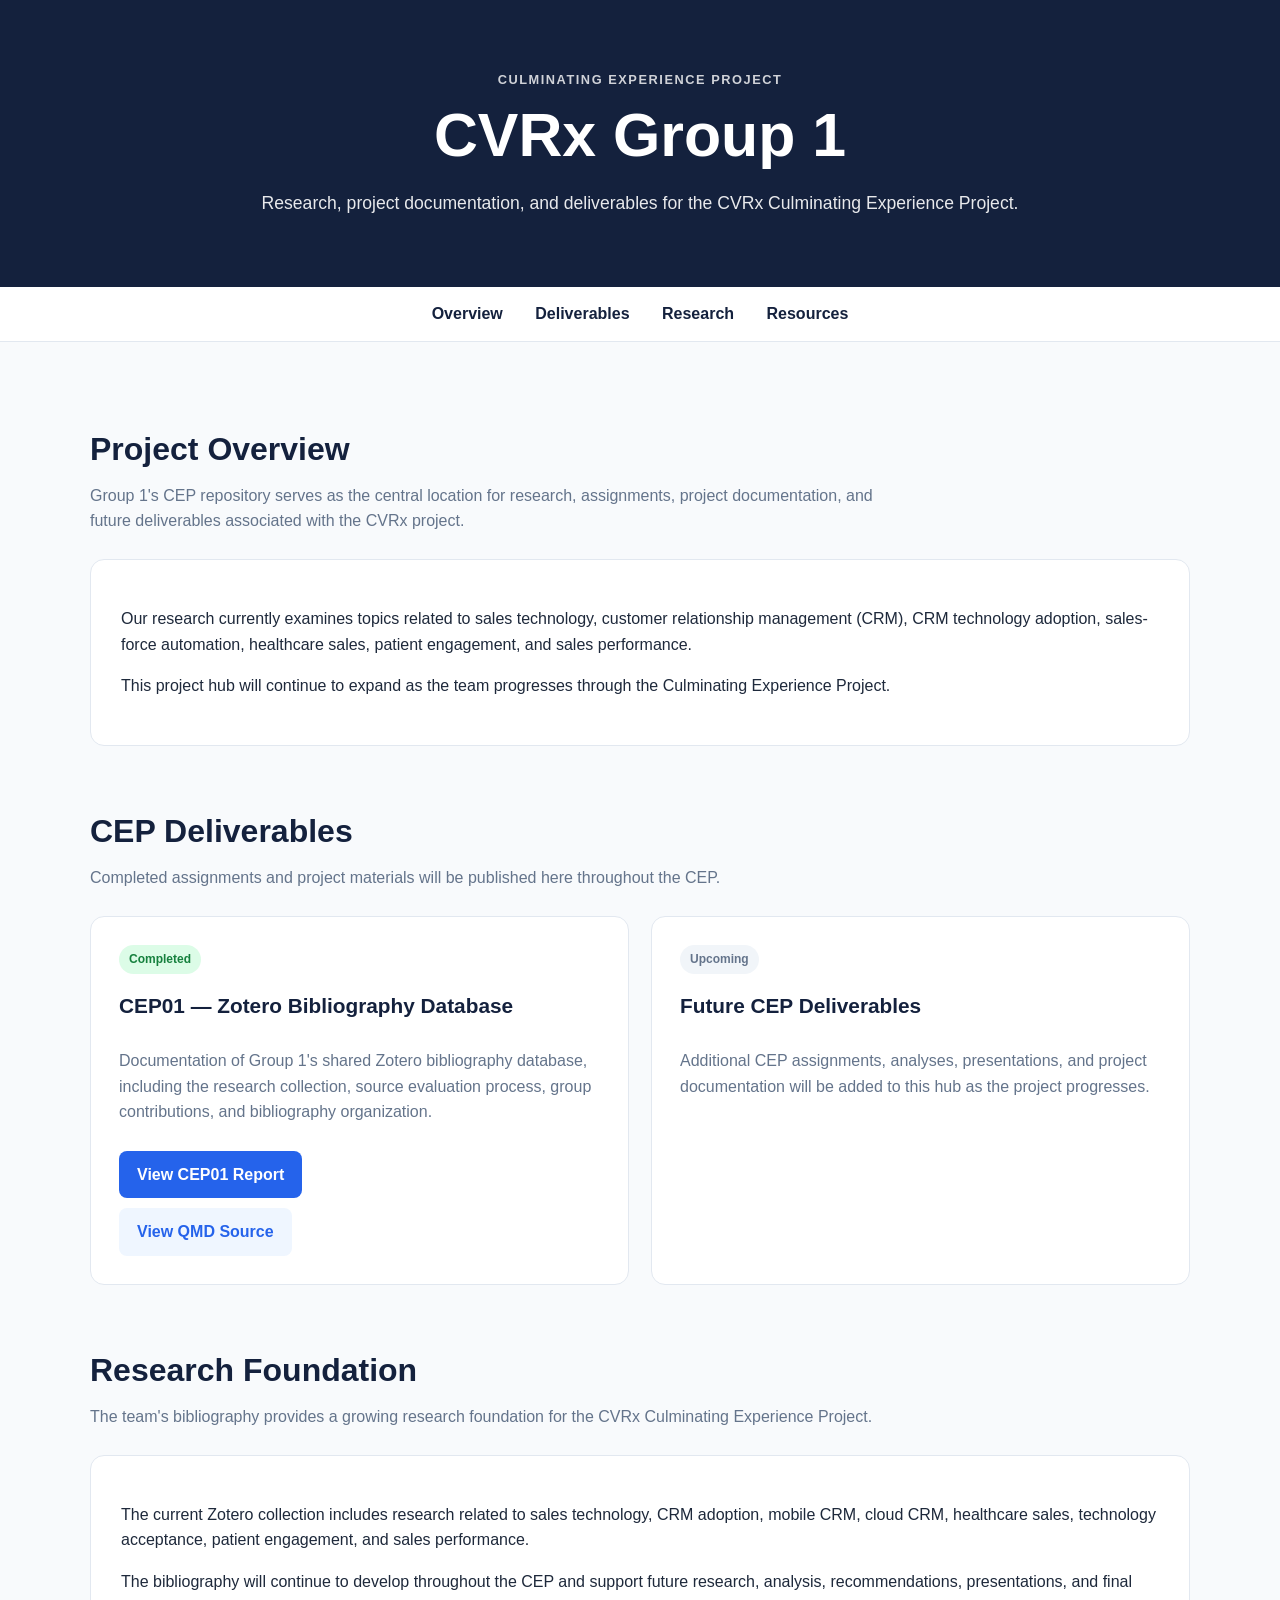
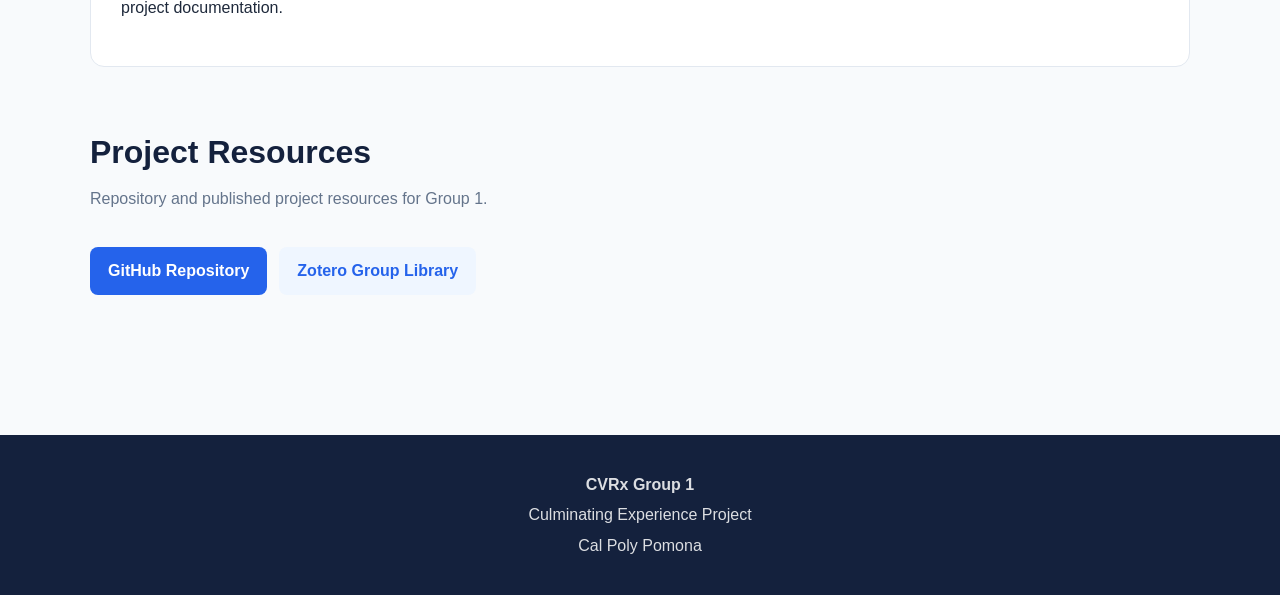
==== index.html @ d2cef31a "Update CEP01 and move project index to repository root" ====
<!DOCTYPE html>
<html lang="en">
<head>
  <meta charset="UTF-8">
  <meta name="viewport" content="width=device-width, initial-scale=1.0">

  <title>CVRx Group 1 | Culminating Experience Project</title>

  <meta
    name="description"
    content="CVRx Group 1 Culminating Experience Project research, assignments, and project deliverables."
  >

  <style>
    :root {
      --navy: #14213d;
      --blue: #2563eb;
      --light-blue: #eff6ff;
      --background: #f8fafc;
      --white: #ffffff;
      --text: #1e293b;
      --muted: #64748b;
      --border: #e2e8f0;
      --green: #15803d;
    }

    * {
      box-sizing: border-box;
    }

    body {
      margin: 0;
      font-family:
        -apple-system,
        BlinkMacSystemFont,
        "Segoe UI",
        Roboto,
        Helvetica,
        Arial,
        sans-serif;
      background: var(--background);
      color: var(--text);
      line-height: 1.6;
    }

    header {
      background: var(--navy);
      color: white;
      padding: 70px 24px;
      text-align: center;
    }

    header .eyebrow {
      text-transform: uppercase;
      letter-spacing: 0.12em;
      font-size: 0.8rem;
      font-weight: 700;
      opacity: 0.8;
      margin-bottom: 12px;
    }

    header h1 {
      margin: 0;
      font-size: clamp(2.2rem, 5vw, 3.8rem);
      line-height: 1.1;
    }

    header p {
      max-width: 760px;
      margin: 20px auto 0;
      font-size: 1.1rem;
      opacity: 0.9;
    }

    nav {
      background: var(--white);
      border-bottom: 1px solid var(--border);
      padding: 14px 24px;
      text-align: center;
      position: sticky;
      top: 0;
      z-index: 10;
    }

    nav a {
      color: var(--navy);
      text-decoration: none;
      font-weight: 600;
      margin: 0 14px;
    }

    nav a:hover {
      color: var(--blue);
    }

    main {
      width: min(1100px, 92%);
      margin: 0 auto;
      padding: 55px 0 80px;
    }

    section {
      margin-bottom: 60px;
    }

    .section-heading {
      margin-bottom: 25px;
    }

    .section-heading h2 {
      margin-bottom: 8px;
      font-size: 2rem;
      color: var(--navy);
    }

    .section-heading p {
      margin-top: 0;
      color: var(--muted);
      max-width: 800px;
    }

    .overview {
      background: var(--white);
      border: 1px solid var(--border);
      border-radius: 14px;
      padding: 30px;
    }

    .cards {
      display: grid;
      grid-template-columns: repeat(auto-fit, minmax(280px, 1fr));
      gap: 22px;
    }

    .card {
      background: var(--white);
      border: 1px solid var(--border);
      border-radius: 14px;
      padding: 28px;
      display: flex;
      flex-direction: column;
      transition:
        transform 0.2s ease,
        box-shadow 0.2s ease;
    }

    .card:hover {
      transform: translateY(-3px);
      box-shadow: 0 12px 30px rgba(15, 23, 42, 0.08);
    }

    .status {
      display: inline-block;
      width: fit-content;
      background: #dcfce7;
      color: var(--green);
      padding: 5px 10px;
      border-radius: 999px;
      font-size: 0.75rem;
      font-weight: 700;
      margin-bottom: 15px;
    }

    .status.future {
      background: #f1f5f9;
      color: var(--muted);
    }

    .card h3 {
      margin: 0 0 10px;
      color: var(--navy);
      font-size: 1.3rem;
    }

    .card p {
      color: var(--muted);
      flex-grow: 1;
    }

    .button {
      display: inline-block;
      width: fit-content;
      background: var(--blue);
      color: white;
      text-decoration: none;
      font-weight: 700;
      padding: 11px 18px;
      border-radius: 8px;
      margin-top: 10px;
    }

    .button:hover {
      opacity: 0.9;
    }

    .button.secondary {
      background: var(--light-blue);
      color: var(--blue);
    }

    .resource-links {
      display: flex;
      flex-wrap: wrap;
      gap: 12px;
    }

    footer {
      background: var(--navy);
      color: white;
      text-align: center;
      padding: 32px 20px;
    }

    footer p {
      margin: 5px;
      opacity: 0.85;
    }

    @media (max-width: 600px) {
      header {
        padding: 50px 20px;
      }

      nav a {
        display: inline-block;
        margin: 6px 8px;
      }

      main {
        padding-top: 35px;
      }
    }
  </style>
</head>

<body>

  <header>
    <div class="eyebrow">Culminating Experience Project</div>

    <h1>CVRx Group 1</h1>

    <p>
      Research, project documentation, and deliverables for the
      CVRx Culminating Experience Project.
    </p>
  </header>

  <nav>
    <a href="#overview">Overview</a>
    <a href="#deliverables">Deliverables</a>
    <a href="#research">Research</a>
    <a href="#resources">Resources</a>
  </nav>

  <main>

    <section id="overview">
      <div class="section-heading">
        <h2>Project Overview</h2>
        <p>
          Group 1's CEP repository serves as the central location for
          research, assignments, project documentation, and future
          deliverables associated with the CVRx project.
        </p>
      </div>

      <div class="overview">
        <p>
          Our research currently examines topics related to sales
          technology, customer relationship management (CRM), CRM
          technology adoption, sales-force automation, healthcare sales,
          patient engagement, and sales performance.
        </p>

        <p>
          This project hub will continue to expand as the team progresses
          through the Culminating Experience Project.
        </p>
      </div>
    </section>


    <section id="deliverables">

      <div class="section-heading">
        <h2>CEP Deliverables</h2>
        <p>
          Completed assignments and project materials will be published
          here throughout the CEP.
        </p>
      </div>

      <div class="cards">

        <article class="card">
          <span class="status">Completed</span>

          <h3>CEP01 — Zotero Bibliography Database</h3>

          <p>
            Documentation of Group 1's shared Zotero bibliography database,
            including the research collection, source evaluation process,
            group contributions, and bibliography organization.
          </p>

          <a
            class="button"
            href="CEP01/Group-1-CEP01-Zotero.html"
          >
            View CEP01 Report
          </a>

          <a
            class="button secondary"
            href="CEP01/Group-1-CEP01-Zotero.qmd"
          >
            View QMD Source
          </a>
        </article>


        <article class="card">
          <span class="status future">Upcoming</span>

          <h3>Future CEP Deliverables</h3>

          <p>
            Additional CEP assignments, analyses, presentations, and
            project documentation will be added to this hub as the
            project progresses.
          </p>
        </article>

      </div>
    </section>


    <section id="research">

      <div class="section-heading">
        <h2>Research Foundation</h2>

        <p>
          The team's bibliography provides a growing research foundation
          for the CVRx Culminating Experience Project.
        </p>
      </div>

      <div class="overview">
        <p>
          The current Zotero collection includes research related to
          sales technology, CRM adoption, mobile CRM, cloud CRM,
          healthcare sales, technology acceptance, patient engagement,
          and sales performance.
        </p>

        <p>
          The bibliography will continue to develop throughout the CEP
          and support future research, analysis, recommendations,
          presentations, and final project documentation.
        </p>
      </div>

    </section>


    <section id="resources">

      <div class="section-heading">
        <h2>Project Resources</h2>

        <p>
          Repository and published project resources for Group 1.
        </p>
      </div>

      <div class="resource-links">

        <a
          class="button"
          href="https://github.com/mjshawell/CPP-MSDM-CEP-Group-1---CVrx"
          target="_blank"
          rel="noopener noreferrer"
        >
          GitHub Repository
        </a>

        <!--
        Once you have the public Zotero group URL,
        replace # below with the actual link.
        -->

        <a
          class="button secondary"
          href="#"
        >
          Zotero Group Library
        </a>

      </div>

    </section>

  </main>


  <footer>
    <p><strong>CVRx Group 1</strong></p>
    <p>Culminating Experience Project</p>
    <p>Cal Poly Pomona</p>
  </footer>

</body>
</html>
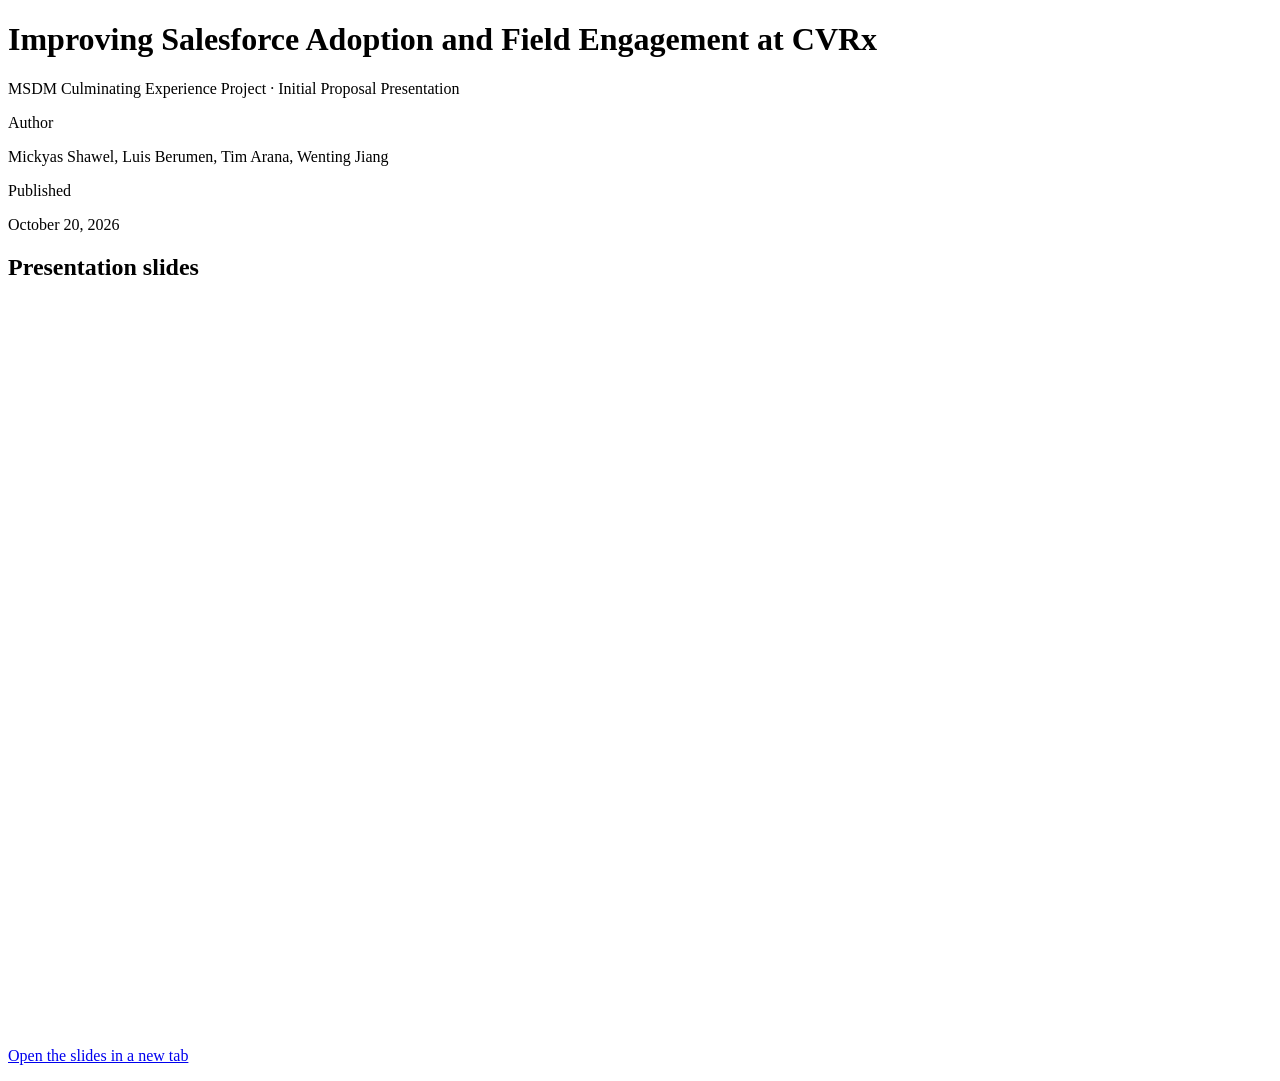
==== commit 16152272: "Add files via upload" ====
--- a/index.html
+++ b/index.html
@@ -1,415 +1,539 @@
 <!DOCTYPE html>
-<html lang="en">
-<head>
-  <meta charset="UTF-8">
-  <meta name="viewport" content="width=device-width, initial-scale=1.0">
-
-  <title>CVRx Group 1 | Culminating Experience Project</title>
-
-  <meta
-    name="description"
-    content="CVRx Group 1 Culminating Experience Project research, assignments, and project deliverables."
-  >
-
-  <style>
-    :root {
-      --navy: #14213d;
-      --blue: #2563eb;
-      --light-blue: #eff6ff;
-      --background: #f8fafc;
-      --white: #ffffff;
-      --text: #1e293b;
-      --muted: #64748b;
-      --border: #e2e8f0;
-      --green: #15803d;
-    }
-
-    * {
-      box-sizing: border-box;
-    }
-
-    body {
-      margin: 0;
-      font-family:
-        -apple-system,
-        BlinkMacSystemFont,
-        "Segoe UI",
-        Roboto,
-        Helvetica,
-        Arial,
-        sans-serif;
-      background: var(--background);
-      color: var(--text);
-      line-height: 1.6;
-    }
-
-    header {
-      background: var(--navy);
-      color: white;
-      padding: 70px 24px;
-      text-align: center;
-    }
-
-    header .eyebrow {
-      text-transform: uppercase;
-      letter-spacing: 0.12em;
-      font-size: 0.8rem;
-      font-weight: 700;
-      opacity: 0.8;
-      margin-bottom: 12px;
-    }
-
-    header h1 {
-      margin: 0;
-      font-size: clamp(2.2rem, 5vw, 3.8rem);
-      line-height: 1.1;
-    }
-
-    header p {
-      max-width: 760px;
-      margin: 20px auto 0;
-      font-size: 1.1rem;
-      opacity: 0.9;
-    }
-
-    nav {
-      background: var(--white);
-      border-bottom: 1px solid var(--border);
-      padding: 14px 24px;
-      text-align: center;
-      position: sticky;
-      top: 0;
-      z-index: 10;
-    }
-
-    nav a {
-      color: var(--navy);
-      text-decoration: none;
-      font-weight: 600;
-      margin: 0 14px;
-    }
-
-    nav a:hover {
-      color: var(--blue);
-    }
-
-    main {
-      width: min(1100px, 92%);
-      margin: 0 auto;
-      padding: 55px 0 80px;
-    }
-
-    section {
-      margin-bottom: 60px;
-    }
-
-    .section-heading {
-      margin-bottom: 25px;
-    }
-
-    .section-heading h2 {
-      margin-bottom: 8px;
-      font-size: 2rem;
-      color: var(--navy);
-    }
-
-    .section-heading p {
-      margin-top: 0;
-      color: var(--muted);
-      max-width: 800px;
-    }
-
-    .overview {
-      background: var(--white);
-      border: 1px solid var(--border);
-      border-radius: 14px;
-      padding: 30px;
-    }
-
-    .cards {
-      display: grid;
-      grid-template-columns: repeat(auto-fit, minmax(280px, 1fr));
-      gap: 22px;
-    }
-
-    .card {
-      background: var(--white);
-      border: 1px solid var(--border);
-      border-radius: 14px;
-      padding: 28px;
-      display: flex;
-      flex-direction: column;
-      transition:
-        transform 0.2s ease,
-        box-shadow 0.2s ease;
-    }
-
-    .card:hover {
-      transform: translateY(-3px);
-      box-shadow: 0 12px 30px rgba(15, 23, 42, 0.08);
-    }
-
-    .status {
-      display: inline-block;
-      width: fit-content;
-      background: #dcfce7;
-      color: var(--green);
-      padding: 5px 10px;
-      border-radius: 999px;
-      font-size: 0.75rem;
-      font-weight: 700;
-      margin-bottom: 15px;
-    }
-
-    .status.future {
-      background: #f1f5f9;
-      color: var(--muted);
-    }
-
-    .card h3 {
-      margin: 0 0 10px;
-      color: var(--navy);
-      font-size: 1.3rem;
-    }
-
-    .card p {
-      color: var(--muted);
-      flex-grow: 1;
-    }
-
-    .button {
-      display: inline-block;
-      width: fit-content;
-      background: var(--blue);
-      color: white;
-      text-decoration: none;
-      font-weight: 700;
-      padding: 11px 18px;
-      border-radius: 8px;
-      margin-top: 10px;
-    }
-
-    .button:hover {
-      opacity: 0.9;
-    }
-
-    .button.secondary {
-      background: var(--light-blue);
-      color: var(--blue);
-    }
-
-    .resource-links {
-      display: flex;
-      flex-wrap: wrap;
-      gap: 12px;
-    }
-
-    footer {
-      background: var(--navy);
-      color: white;
-      text-align: center;
-      padding: 32px 20px;
-    }
-
-    footer p {
-      margin: 5px;
-      opacity: 0.85;
-    }
-
-    @media (max-width: 600px) {
-      header {
-        padding: 50px 20px;
-      }
-
-      nav a {
-        display: inline-block;
-        margin: 6px 8px;
-      }
-
-      main {
-        padding-top: 35px;
-      }
-    }
-  </style>
+<html xmlns="http://www.w3.org/1999/xhtml" lang="en" xml:lang="en"><head>
+
+<meta charset="utf-8">
+<meta name="generator" content="quarto-1.9.38">
+
+<meta name="viewport" content="width=device-width, initial-scale=1.0, user-scalable=yes">
+
+<meta name="author" content="Mickyas Shawel, Luis Berumen, Tim Arana, Wenting Jiang">
+<meta name="dcterms.date" content="2026-10-20">
+
+<title>Improving Salesforce Adoption and Field Engagement at CVRx – CVRx Initial Proposal</title>
+<style>
+/* Default styles provided by pandoc.
+** See https://pandoc.org/MANUAL.html#variables-for-html for config info.
+*/
+code{white-space: pre-wrap;}
+span.smallcaps{font-variant: small-caps;}
+div.columns{display: flex; gap: min(4vw, 1.5em);}
+div.column{flex: auto; overflow-x: auto;}
+div.hanging-indent{margin-left: 1.5em; text-indent: -1.5em;}
+ul.task-list{list-style: none;}
+ul.task-list li input[type="checkbox"] {
+  width: 0.8em;
+  margin: 0 0.8em 0.2em -1em; /* quarto-specific, see https://github.com/quarto-dev/quarto-cli/issues/4556 */ 
+  vertical-align: middle;
+}
+</style>
+
+
+<script src="site_libs/quarto-nav/quarto-nav.js"></script>
+<script src="site_libs/clipboard/clipboard.min.js"></script>
+<script src="site_libs/quarto-search/autocomplete.umd.js"></script>
+<script src="site_libs/quarto-search/fuse.min.js"></script>
+<script src="site_libs/quarto-search/quarto-search.js"></script>
+<meta name="quarto:offset" content="./">
+<script src="site_libs/quarto-html/quarto.js" type="module"></script>
+<script src="site_libs/quarto-html/tabsets/tabsets.js" type="module"></script>
+<script src="site_libs/quarto-html/popper.min.js"></script>
+<script src="site_libs/quarto-html/tippy.umd.min.js"></script>
+<script src="site_libs/quarto-html/anchor.min.js"></script>
+<link href="site_libs/quarto-html/tippy.css" rel="stylesheet">
+<link href="site_libs/quarto-html/quarto-syntax-highlighting-15634bcf2e68342d4ad2dfa704d543f6.css" rel="stylesheet" id="quarto-text-highlighting-styles">
+<script src="site_libs/bootstrap/bootstrap.min.js"></script>
+<link href="site_libs/bootstrap/bootstrap-icons.css" rel="stylesheet">
+<link href="site_libs/bootstrap/bootstrap-158031087360bce0ff56dc785ce39e06.min.css" rel="stylesheet" append-hash="true" id="quarto-bootstrap" data-mode="light">
+<script id="quarto-search-options" type="application/json">{
+  "location": "sidebar",
+  "copy-button": false,
+  "collapse-after": 3,
+  "panel-placement": "start",
+  "type": "textbox",
+  "limit": 50,
+  "keyboard-shortcut": [
+    "f",
+    "/",
+    "s"
+  ],
+  "show-item-context": false,
+  "language": {
+    "search-no-results-text": "No results",
+    "search-matching-documents-text": "matching documents",
+    "search-copy-link-title": "Copy link to search",
+    "search-hide-matches-text": "Hide additional matches",
+    "search-more-match-text": "more match in this document",
+    "search-more-matches-text": "more matches in this document",
+    "search-clear-button-title": "Clear",
+    "search-text-placeholder": "",
+    "search-detached-cancel-button-title": "Cancel",
+    "search-submit-button-title": "Submit",
+    "search-label": "Search"
+  }
+}</script>
+
+
+<link rel="stylesheet" href="styles.css">
 </head>
 
-<body>
-
-  <header>
-    <div class="eyebrow">Culminating Experience Project</div>
-
-    <h1>CVRx Group 1</h1>
-
-    <p>
-      Research, project documentation, and deliverables for the
-      CVRx Culminating Experience Project.
-    </p>
-  </header>
-
-  <nav>
-    <a href="#overview">Overview</a>
-    <a href="#deliverables">Deliverables</a>
-    <a href="#research">Research</a>
-    <a href="#resources">Resources</a>
-  </nav>
-
-  <main>
-
-    <section id="overview">
-      <div class="section-heading">
-        <h2>Project Overview</h2>
-        <p>
-          Group 1's CEP repository serves as the central location for
-          research, assignments, project documentation, and future
-          deliverables associated with the CVRx project.
-        </p>
-      </div>
-
-      <div class="overview">
-        <p>
-          Our research currently examines topics related to sales
-          technology, customer relationship management (CRM), CRM
-          technology adoption, sales-force automation, healthcare sales,
-          patient engagement, and sales performance.
-        </p>
-
-        <p>
-          This project hub will continue to expand as the team progresses
-          through the Culminating Experience Project.
-        </p>
-      </div>
-    </section>
-
-
-    <section id="deliverables">
-
-      <div class="section-heading">
-        <h2>CEP Deliverables</h2>
-        <p>
-          Completed assignments and project materials will be published
-          here throughout the CEP.
-        </p>
-      </div>
-
-      <div class="cards">
-
-        <article class="card">
-          <span class="status">Completed</span>
-
-          <h3>CEP01 — Zotero Bibliography Database</h3>
-
-          <p>
-            Documentation of Group 1's shared Zotero bibliography database,
-            including the research collection, source evaluation process,
-            group contributions, and bibliography organization.
-          </p>
-
-          <a
-            class="button"
-            href="CEP01/Group-1-CEP01-Zotero.html"
-          >
-            View CEP01 Report
-          </a>
-
-          <a
-            class="button secondary"
-            href="CEP01/Group-1-CEP01-Zotero.qmd"
-          >
-            View QMD Source
-          </a>
-        </article>
-
-
-        <article class="card">
-          <span class="status future">Upcoming</span>
-
-          <h3>Future CEP Deliverables</h3>
-
-          <p>
-            Additional CEP assignments, analyses, presentations, and
-            project documentation will be added to this hub as the
-            project progresses.
-          </p>
-        </article>
-
-      </div>
-    </section>
-
-
-    <section id="research">
-
-      <div class="section-heading">
-        <h2>Research Foundation</h2>
-
-        <p>
-          The team's bibliography provides a growing research foundation
-          for the CVRx Culminating Experience Project.
-        </p>
-      </div>
-
-      <div class="overview">
-        <p>
-          The current Zotero collection includes research related to
-          sales technology, CRM adoption, mobile CRM, cloud CRM,
-          healthcare sales, technology acceptance, patient engagement,
-          and sales performance.
-        </p>
-
-        <p>
-          The bibliography will continue to develop throughout the CEP
-          and support future research, analysis, recommendations,
-          presentations, and final project documentation.
-        </p>
-      </div>
-
-    </section>
-
-
-    <section id="resources">
-
-      <div class="section-heading">
-        <h2>Project Resources</h2>
-
-        <p>
-          Repository and published project resources for Group 1.
-        </p>
-      </div>
-
-      <div class="resource-links">
-
-        <a
-          class="button"
-          href="https://github.com/mjshawell/CPP-MSDM-CEP-Group-1---CVrx"
-          target="_blank"
-          rel="noopener noreferrer"
-        >
-          GitHub Repository
-        </a>
-
-        <!--
-        Once you have the public Zotero group URL,
-        replace # below with the actual link.
-        -->
-
-        <a
-          class="button secondary"
-          href="#"
-        >
-          Zotero Group Library
-        </a>
-
-      </div>
-
-    </section>
-
-  </main>
-
-
-  <footer>
-    <p><strong>CVRx Group 1</strong></p>
-    <p>Culminating Experience Project</p>
-    <p>Cal Poly Pomona</p>
-  </footer>
-
-</body>
-</html>+<body class="fullcontent quarto-light">
+
+<div id="quarto-search-results"></div>
+<!-- content -->
+<div id="quarto-content" class="quarto-container page-columns page-rows-contents page-layout-article">
+<!-- sidebar -->
+<!-- margin-sidebar -->
+    
+<!-- main -->
+<main class="content" id="quarto-document-content">
+
+<header id="title-block-header" class="quarto-title-block default">
+<div class="quarto-title">
+<h1 class="title">Improving Salesforce Adoption and Field Engagement at CVRx</h1>
+<p class="subtitle lead">MSDM Culminating Experience Project · Initial Proposal Presentation</p>
+</div>
+
+
+
+<div class="quarto-title-meta">
+
+    <div>
+    <div class="quarto-title-meta-heading">Author</div>
+    <div class="quarto-title-meta-contents">
+             <p>Mickyas Shawel, Luis Berumen, Tim Arana, Wenting Jiang </p>
+          </div>
+  </div>
+    
+    <div>
+    <div class="quarto-title-meta-heading">Published</div>
+    <div class="quarto-title-meta-contents">
+      <p class="date">October 20, 2026</p>
+    </div>
+  </div>
+  
+    
+  </div>
+  
+
+
+</header>
+
+
+<section id="presentation-slides" class="level2">
+<h2 class="anchored" data-anchor-id="presentation-slides">Presentation slides</h2>
+<div class="slides-embed">
+<iframe src="https://docs.google.com/presentation/d/e/2PACX-1vTMbYDFM32-6_8Tr9wAIk7dtQTX9ldFSaElkSkgqGJlCJOipVmH1fDpsRjBgrYFyhuSph7Dpb3VA4To/pubembed?start=false&amp;loop=false&amp;delayms=3000" frameborder="0" allowfullscreen="true" mozallowfullscreen="true" webkitallowfullscreen="true">
+</iframe>
+</div>
+<p><a href="https://docs.google.com/presentation/d/e/2PACX-1vTMbYDFM32-6_8Tr9wAIk7dtQTX9ldFSaElkSkgqGJlCJOipVmH1fDpsRjBgrYFyhuSph7Dpb3VA4To/pub?start=false&amp;loop=false&amp;delayms=3000" target="_blank">Open the slides in a new tab</a></p>
+
+
+</section>
+
+</main> <!-- /main -->
+<script id="quarto-html-after-body" type="application/javascript">
+  window.document.addEventListener("DOMContentLoaded", function (event) {
+    const icon = "";
+    const anchorJS = new window.AnchorJS();
+    anchorJS.options = {
+      placement: 'right',
+      icon: icon
+    };
+    anchorJS.add('.anchored');
+    const isCodeAnnotation = (el) => {
+      for (const clz of el.classList) {
+        if (clz.startsWith('code-annotation-')) {                     
+          return true;
+        }
+      }
+      return false;
+    }
+    const onCopySuccess = function(e) {
+      // button target
+      const button = e.trigger;
+      // don't keep focus
+      button.blur();
+      // flash "checked"
+      button.classList.add('code-copy-button-checked');
+      var currentTitle = button.getAttribute("title");
+      button.setAttribute("title", "Copied!");
+      let tooltip;
+      if (window.bootstrap) {
+        button.setAttribute("data-bs-toggle", "tooltip");
+        button.setAttribute("data-bs-placement", "left");
+        button.setAttribute("data-bs-title", "Copied!");
+        tooltip = new bootstrap.Tooltip(button, 
+          { trigger: "manual", 
+            customClass: "code-copy-button-tooltip",
+            offset: [0, -8]});
+        tooltip.show();    
+      }
+      setTimeout(function() {
+        if (tooltip) {
+          tooltip.hide();
+          button.removeAttribute("data-bs-title");
+          button.removeAttribute("data-bs-toggle");
+          button.removeAttribute("data-bs-placement");
+        }
+        button.setAttribute("title", currentTitle);
+        button.classList.remove('code-copy-button-checked');
+      }, 1000);
+      // clear code selection
+      e.clearSelection();
+    }
+    const getTextToCopy = function(trigger) {
+      const outerScaffold = trigger.parentElement.cloneNode(true);
+      const codeEl = outerScaffold.querySelector('code');
+      for (const childEl of codeEl.children) {
+        if (isCodeAnnotation(childEl)) {
+          childEl.remove();
+        }
+      }
+      return codeEl.innerText;
+    }
+    const clipboard = new window.ClipboardJS('.code-copy-button:not([data-in-quarto-modal])', {
+      text: getTextToCopy
+    });
+    clipboard.on('success', onCopySuccess);
+    if (window.document.getElementById('quarto-embedded-source-code-modal')) {
+      const clipboardModal = new window.ClipboardJS('.code-copy-button[data-in-quarto-modal]', {
+        text: getTextToCopy,
+        container: window.document.getElementById('quarto-embedded-source-code-modal')
+      });
+      clipboardModal.on('success', onCopySuccess);
+    }
+      var localhostRegex = new RegExp(/^(?:http|https):\/\/localhost\:?[0-9]*\//);
+      var mailtoRegex = new RegExp(/^mailto:/);
+        var filterRegex = new RegExp('/' + window.location.host + '/');
+      var isInternal = (href) => {
+          return filterRegex.test(href) || localhostRegex.test(href) || mailtoRegex.test(href);
+      }
+      // Inspect non-navigation links and adorn them if external
+     var links = window.document.querySelectorAll('a[href]:not(.nav-link):not(.navbar-brand):not(.toc-action):not(.sidebar-link):not(.sidebar-item-toggle):not(.pagination-link):not(.no-external):not([aria-hidden]):not(.dropdown-item):not(.quarto-navigation-tool):not(.about-link)');
+      for (var i=0; i<links.length; i++) {
+        const link = links[i];
+        if (!isInternal(link.href)) {
+          // undo the damage that might have been done by quarto-nav.js in the case of
+          // links that we want to consider external
+          if (link.dataset.originalHref !== undefined) {
+            link.href = link.dataset.originalHref;
+          }
+        }
+      }
+    function tippyHover(el, contentFn, onTriggerFn, onUntriggerFn) {
+      const config = {
+        allowHTML: true,
+        maxWidth: 500,
+        delay: 100,
+        arrow: false,
+        appendTo: function(el) {
+            return el.parentElement;
+        },
+        interactive: true,
+        interactiveBorder: 10,
+        theme: 'quarto',
+        placement: 'bottom-start',
+      };
+      if (contentFn) {
+        config.content = contentFn;
+      }
+      if (onTriggerFn) {
+        config.onTrigger = onTriggerFn;
+      }
+      if (onUntriggerFn) {
+        config.onUntrigger = onUntriggerFn;
+      }
+      window.tippy(el, config); 
+    }
+    const noterefs = window.document.querySelectorAll('a[role="doc-noteref"]');
+    for (var i=0; i<noterefs.length; i++) {
+      const ref = noterefs[i];
+      tippyHover(ref, function() {
+        // use id or data attribute instead here
+        let href = ref.getAttribute('data-footnote-href') || ref.getAttribute('href');
+        try { href = new URL(href).hash; } catch {}
+        const id = href.replace(/^#\/?/, "");
+        const note = window.document.getElementById(id);
+        if (note) {
+          return note.innerHTML;
+        } else {
+          return "";
+        }
+      });
+    }
+    const xrefs = window.document.querySelectorAll('a.quarto-xref');
+    const processXRef = (id, note) => {
+      // Strip column container classes
+      const stripColumnClz = (el) => {
+        el.classList.remove("page-full", "page-columns");
+        if (el.children) {
+          for (const child of el.children) {
+            stripColumnClz(child);
+          }
+        }
+      }
+      stripColumnClz(note)
+      if (id === null || id.startsWith('sec-')) {
+        // Special case sections, only their first couple elements
+        const container = document.createElement("div");
+        if (note.children && note.children.length > 2) {
+          container.appendChild(note.children[0].cloneNode(true));
+          for (let i = 1; i < note.children.length; i++) {
+            const child = note.children[i];
+            if (child.tagName === "P" && child.innerText === "") {
+              continue;
+            } else {
+              container.appendChild(child.cloneNode(true));
+              break;
+            }
+          }
+          if (window.Quarto?.typesetMath) {
+            window.Quarto.typesetMath(container);
+          }
+          return container.innerHTML
+        } else {
+          if (window.Quarto?.typesetMath) {
+            window.Quarto.typesetMath(note);
+          }
+          return note.innerHTML;
+        }
+      } else {
+        // Remove any anchor links if they are present
+        const anchorLink = note.querySelector('a.anchorjs-link');
+        if (anchorLink) {
+          anchorLink.remove();
+        }
+        if (window.Quarto?.typesetMath) {
+          window.Quarto.typesetMath(note);
+        }
+        if (note.classList.contains("callout")) {
+          return note.outerHTML;
+        } else {
+          return note.innerHTML;
+        }
+      }
+    }
+    for (var i=0; i<xrefs.length; i++) {
+      const xref = xrefs[i];
+      tippyHover(xref, undefined, function(instance) {
+        instance.disable();
+        let url = xref.getAttribute('href');
+        let hash = undefined; 
+        if (url.startsWith('#')) {
+          hash = url;
+        } else {
+          try { hash = new URL(url).hash; } catch {}
+        }
+        if (hash) {
+          const id = hash.replace(/^#\/?/, "");
+          const note = window.document.getElementById(id);
+          if (note !== null) {
+            try {
+              const html = processXRef(id, note.cloneNode(true));
+              instance.setContent(html);
+            } finally {
+              instance.enable();
+              instance.show();
+            }
+          } else {
+            // See if we can fetch this
+            fetch(url.split('#')[0])
+            .then(res => res.text())
+            .then(html => {
+              const parser = new DOMParser();
+              const htmlDoc = parser.parseFromString(html, "text/html");
+              const note = htmlDoc.getElementById(id);
+              if (note !== null) {
+                const html = processXRef(id, note);
+                instance.setContent(html);
+              } 
+            }).finally(() => {
+              instance.enable();
+              instance.show();
+            });
+          }
+        } else {
+          // See if we can fetch a full url (with no hash to target)
+          // This is a special case and we should probably do some content thinning / targeting
+          fetch(url)
+          .then(res => res.text())
+          .then(html => {
+            const parser = new DOMParser();
+            const htmlDoc = parser.parseFromString(html, "text/html");
+            const note = htmlDoc.querySelector('main.content');
+            if (note !== null) {
+              // This should only happen for chapter cross references
+              // (since there is no id in the URL)
+              // remove the first header
+              if (note.children.length > 0 && note.children[0].tagName === "HEADER") {
+                note.children[0].remove();
+              }
+              const html = processXRef(null, note);
+              instance.setContent(html);
+            } 
+          }).finally(() => {
+            instance.enable();
+            instance.show();
+          });
+        }
+      }, function(instance) {
+      });
+    }
+        let selectedAnnoteEl;
+        const selectorForAnnotation = ( cell, annotation) => {
+          let cellAttr = 'data-code-cell="' + cell + '"';
+          let lineAttr = 'data-code-annotation="' +  annotation + '"';
+          const selector = 'span[' + cellAttr + '][' + lineAttr + ']';
+          return selector;
+        }
+        const selectCodeLines = (annoteEl) => {
+          const doc = window.document;
+          const targetCell = annoteEl.getAttribute("data-target-cell");
+          const targetAnnotation = annoteEl.getAttribute("data-target-annotation");
+          const annoteSpan = window.document.querySelector(selectorForAnnotation(targetCell, targetAnnotation));
+          const lines = annoteSpan.getAttribute("data-code-lines").split(",");
+          const lineIds = lines.map((line) => {
+            return targetCell + "-" + line;
+          })
+          let top = null;
+          let height = null;
+          let parent = null;
+          if (lineIds.length > 0) {
+              //compute the position of the single el (top and bottom and make a div)
+              const el = window.document.getElementById(lineIds[0]);
+              top = el.offsetTop;
+              height = el.offsetHeight;
+              parent = el.parentElement.parentElement;
+            if (lineIds.length > 1) {
+              const lastEl = window.document.getElementById(lineIds[lineIds.length - 1]);
+              const bottom = lastEl.offsetTop + lastEl.offsetHeight;
+              height = bottom - top;
+            }
+            if (top !== null && height !== null && parent !== null) {
+              // cook up a div (if necessary) and position it 
+              let div = window.document.getElementById("code-annotation-line-highlight");
+              if (div === null) {
+                div = window.document.createElement("div");
+                div.setAttribute("id", "code-annotation-line-highlight");
+                div.style.position = 'absolute';
+                parent.appendChild(div);
+              }
+              div.style.top = top - 2 + "px";
+              div.style.height = height + 4 + "px";
+              div.style.left = 0;
+              let gutterDiv = window.document.getElementById("code-annotation-line-highlight-gutter");
+              if (gutterDiv === null) {
+                gutterDiv = window.document.createElement("div");
+                gutterDiv.setAttribute("id", "code-annotation-line-highlight-gutter");
+                gutterDiv.style.position = 'absolute';
+                const codeCell = window.document.getElementById(targetCell);
+                const gutter = codeCell.querySelector('.code-annotation-gutter');
+                gutter.appendChild(gutterDiv);
+              }
+              gutterDiv.style.top = top - 2 + "px";
+              gutterDiv.style.height = height + 4 + "px";
+            }
+            selectedAnnoteEl = annoteEl;
+          }
+        };
+        const unselectCodeLines = () => {
+          const elementsIds = ["code-annotation-line-highlight", "code-annotation-line-highlight-gutter"];
+          elementsIds.forEach((elId) => {
+            const div = window.document.getElementById(elId);
+            if (div) {
+              div.remove();
+            }
+          });
+          selectedAnnoteEl = undefined;
+        };
+          // Handle positioning of the toggle
+      window.addEventListener(
+        "resize",
+        throttle(() => {
+          elRect = undefined;
+          if (selectedAnnoteEl) {
+            selectCodeLines(selectedAnnoteEl);
+          }
+        }, 10)
+      );
+      function throttle(fn, ms) {
+      let throttle = false;
+      let timer;
+        return (...args) => {
+          if(!throttle) { // first call gets through
+              fn.apply(this, args);
+              throttle = true;
+          } else { // all the others get throttled
+              if(timer) clearTimeout(timer); // cancel #2
+              timer = setTimeout(() => {
+                fn.apply(this, args);
+                timer = throttle = false;
+              }, ms);
+          }
+        };
+      }
+        // Attach click handler to the DT
+        const annoteDls = window.document.querySelectorAll('dt[data-target-cell]');
+        for (const annoteDlNode of annoteDls) {
+          annoteDlNode.addEventListener('click', (event) => {
+            const clickedEl = event.target;
+            if (clickedEl !== selectedAnnoteEl) {
+              unselectCodeLines();
+              const activeEl = window.document.querySelector('dt[data-target-cell].code-annotation-active');
+              if (activeEl) {
+                activeEl.classList.remove('code-annotation-active');
+              }
+              selectCodeLines(clickedEl);
+              clickedEl.classList.add('code-annotation-active');
+            } else {
+              // Unselect the line
+              unselectCodeLines();
+              clickedEl.classList.remove('code-annotation-active');
+            }
+          });
+        }
+    const findCites = (el) => {
+      const parentEl = el.parentElement;
+      if (parentEl) {
+        const cites = parentEl.dataset.cites;
+        if (cites) {
+          return {
+            el,
+            cites: cites.split(' ')
+          };
+        } else {
+          return findCites(el.parentElement)
+        }
+      } else {
+        return undefined;
+      }
+    };
+    var bibliorefs = window.document.querySelectorAll('a[role="doc-biblioref"]');
+    for (var i=0; i<bibliorefs.length; i++) {
+      const ref = bibliorefs[i];
+      const citeInfo = findCites(ref);
+      if (citeInfo) {
+        tippyHover(citeInfo.el, function() {
+          var popup = window.document.createElement('div');
+          citeInfo.cites.forEach(function(cite) {
+            var citeDiv = window.document.createElement('div');
+            citeDiv.classList.add('hanging-indent');
+            citeDiv.classList.add('csl-entry');
+            var biblioDiv = window.document.getElementById('ref-' + cite);
+            if (biblioDiv) {
+              citeDiv.innerHTML = biblioDiv.innerHTML;
+            }
+            popup.appendChild(citeDiv);
+          });
+          return popup.innerHTML;
+        });
+      }
+    }
+  });
+  </script>
+</div> <!-- /content -->
+
+
+
+
+</body></html>
--- a/styles.css
+++ b/styles.css
@@ -0,0 +1,14 @@
+/* Responsive 16:9 embed: scales to the page width instead of a fixed 1920px */
+.slides-embed {
+  position: relative;
+  width: 100%;
+  padding-top: 57.76%; /* 1109 / 1920, matches the published embed */
+  margin: 1rem 0;
+}
+.slides-embed iframe {
+  position: absolute;
+  inset: 0;
+  width: 100%;
+  height: 100%;
+  border: 0;
+}
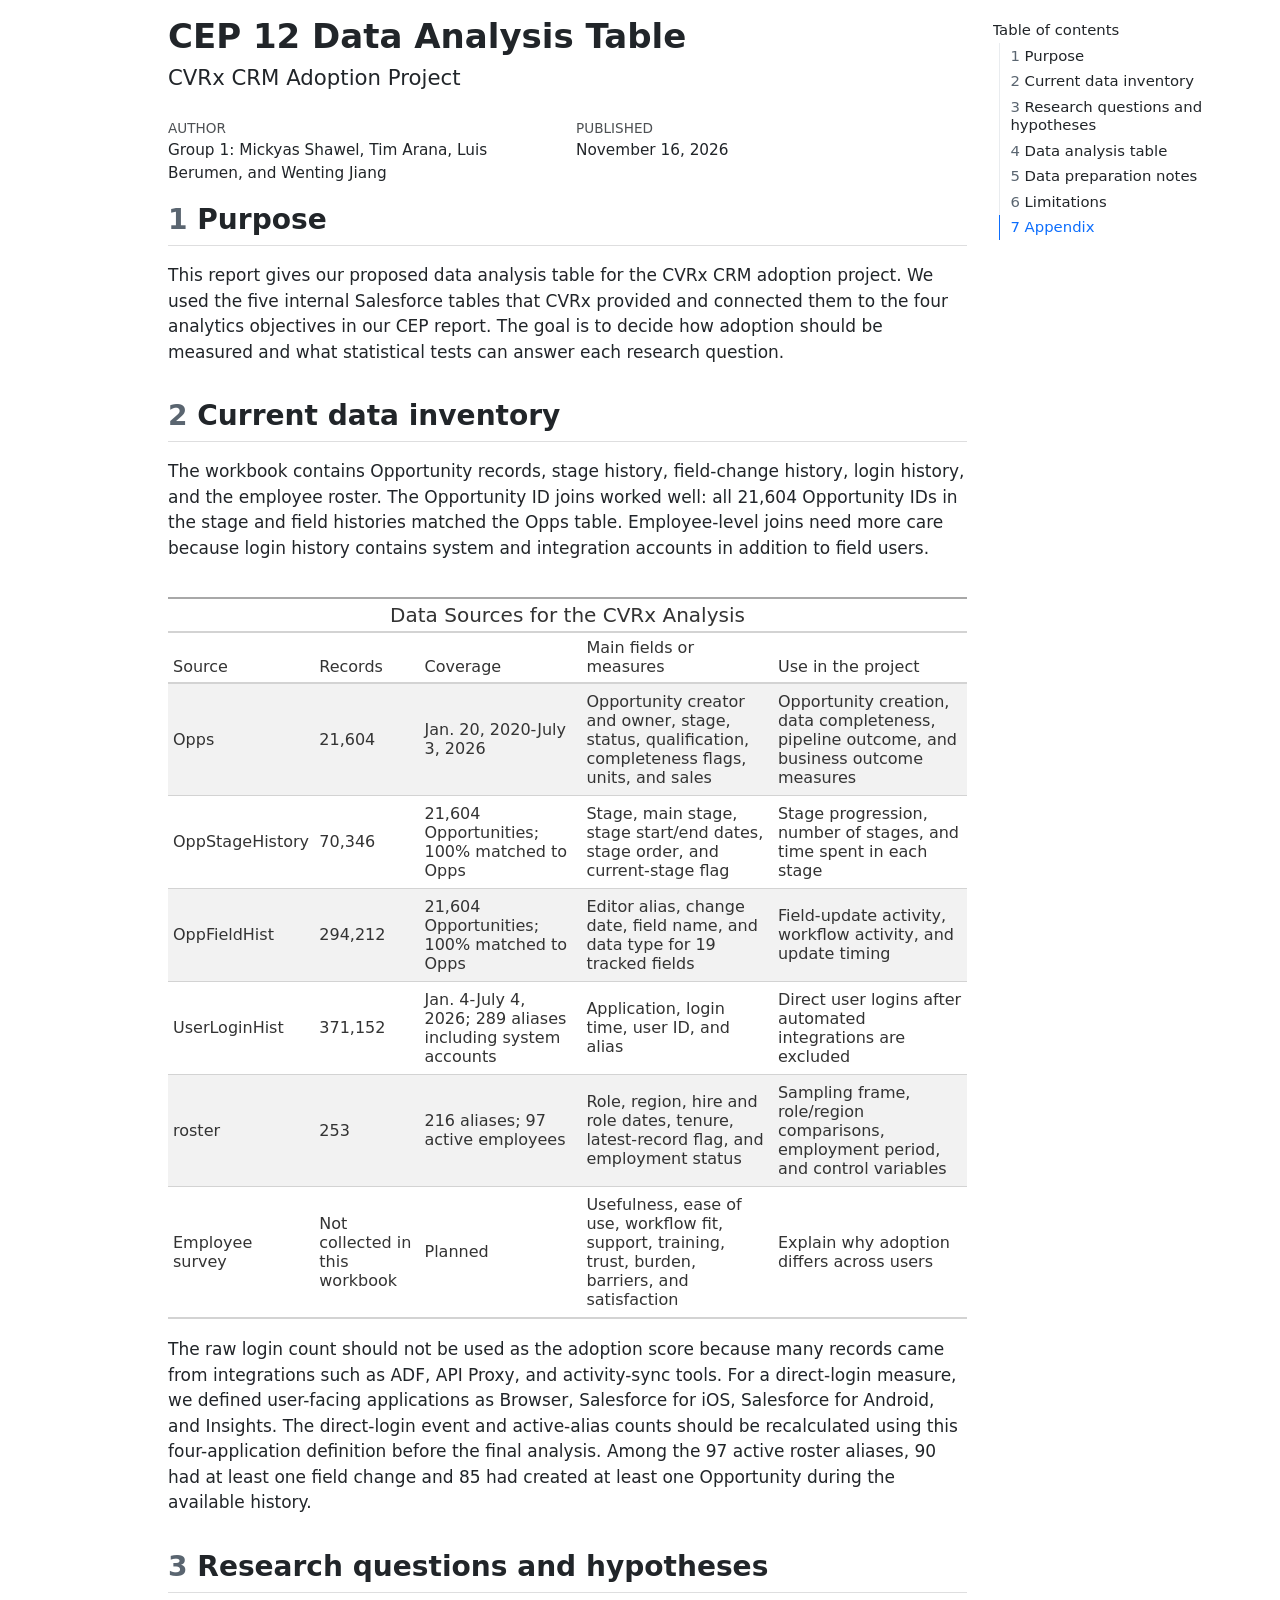
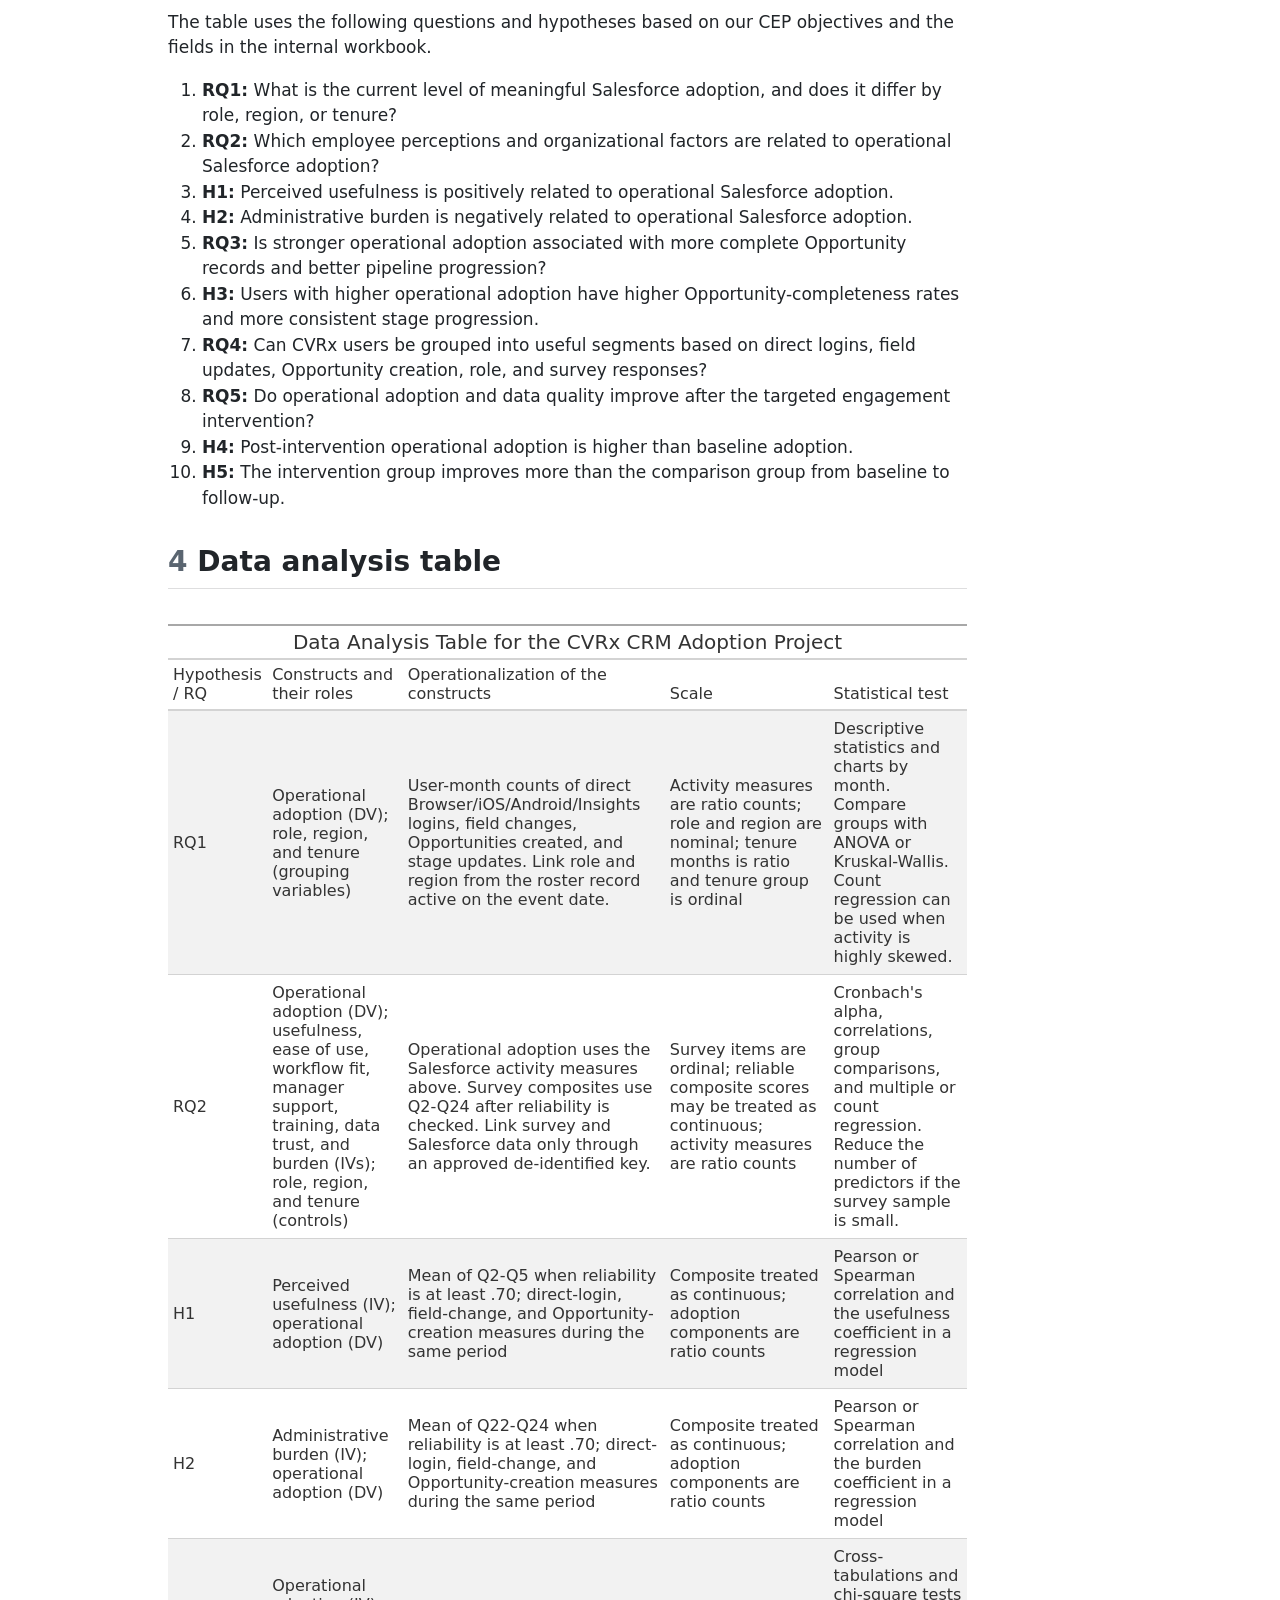
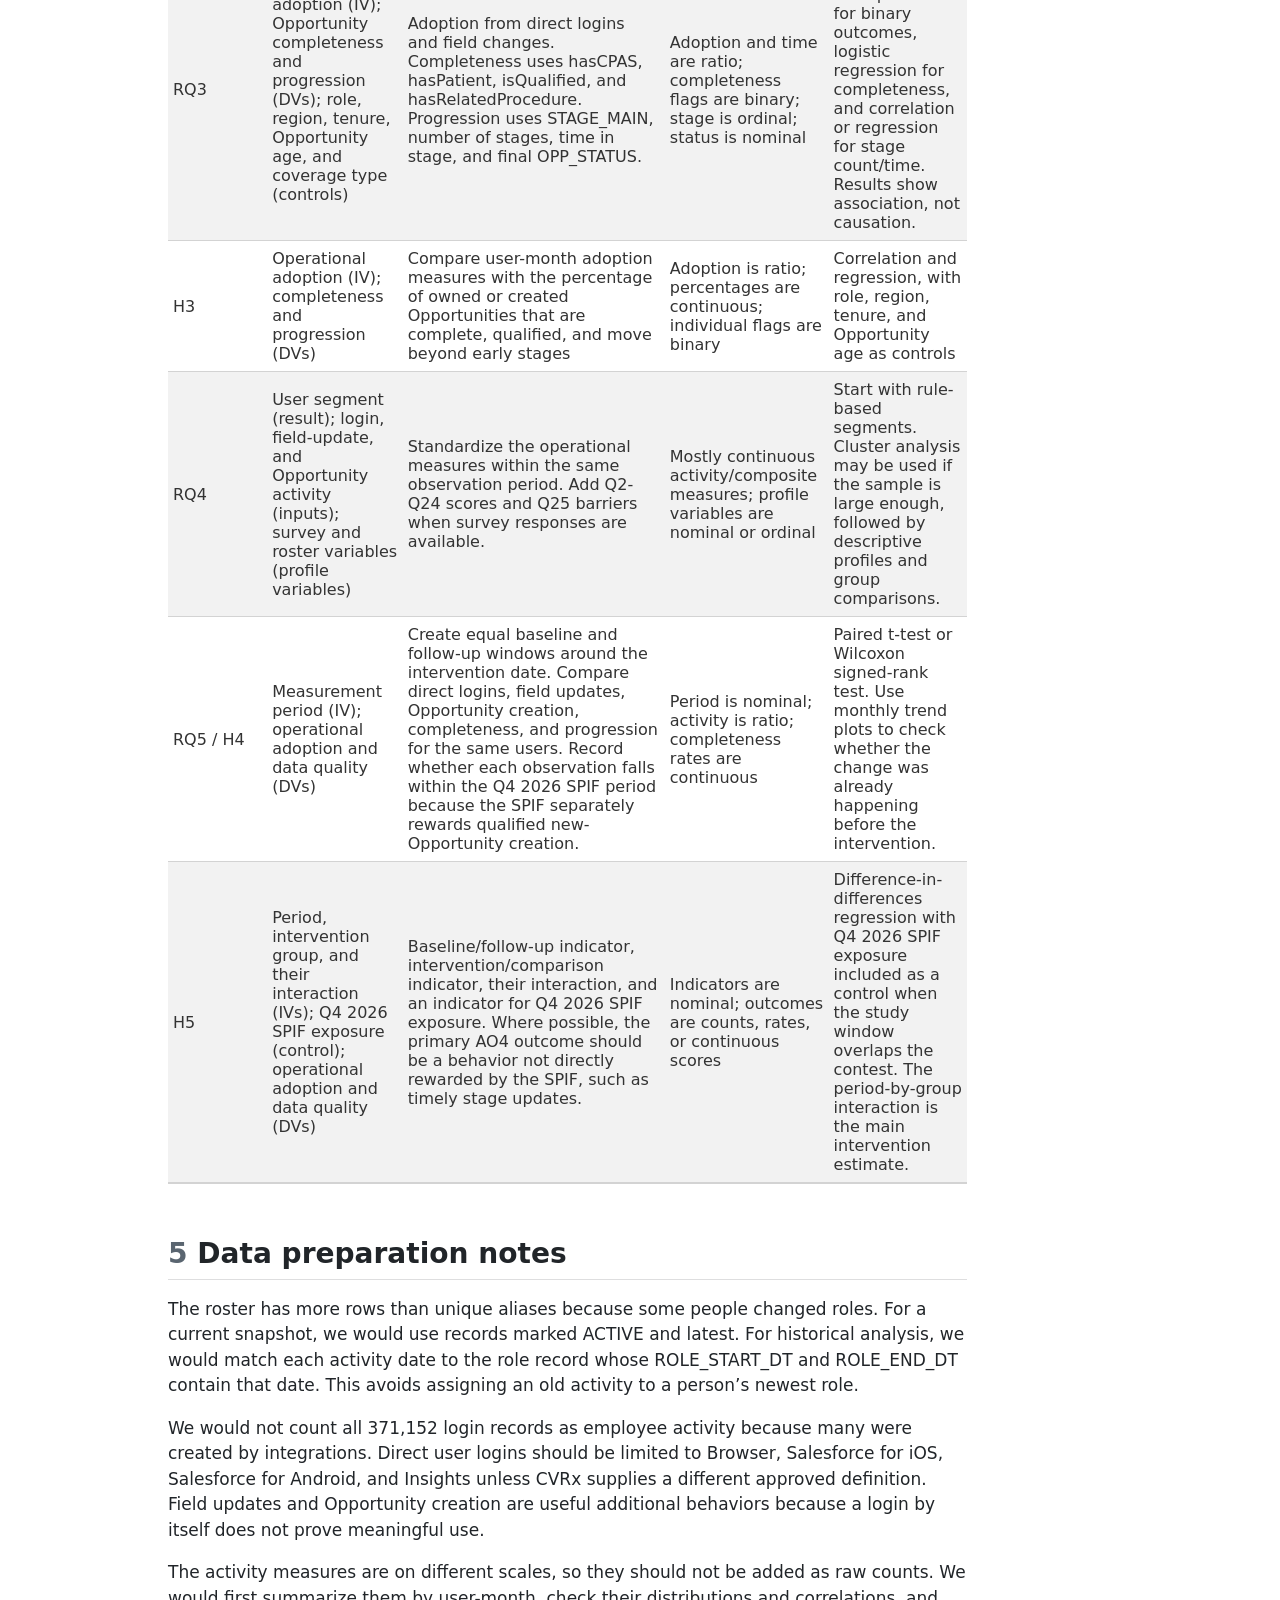
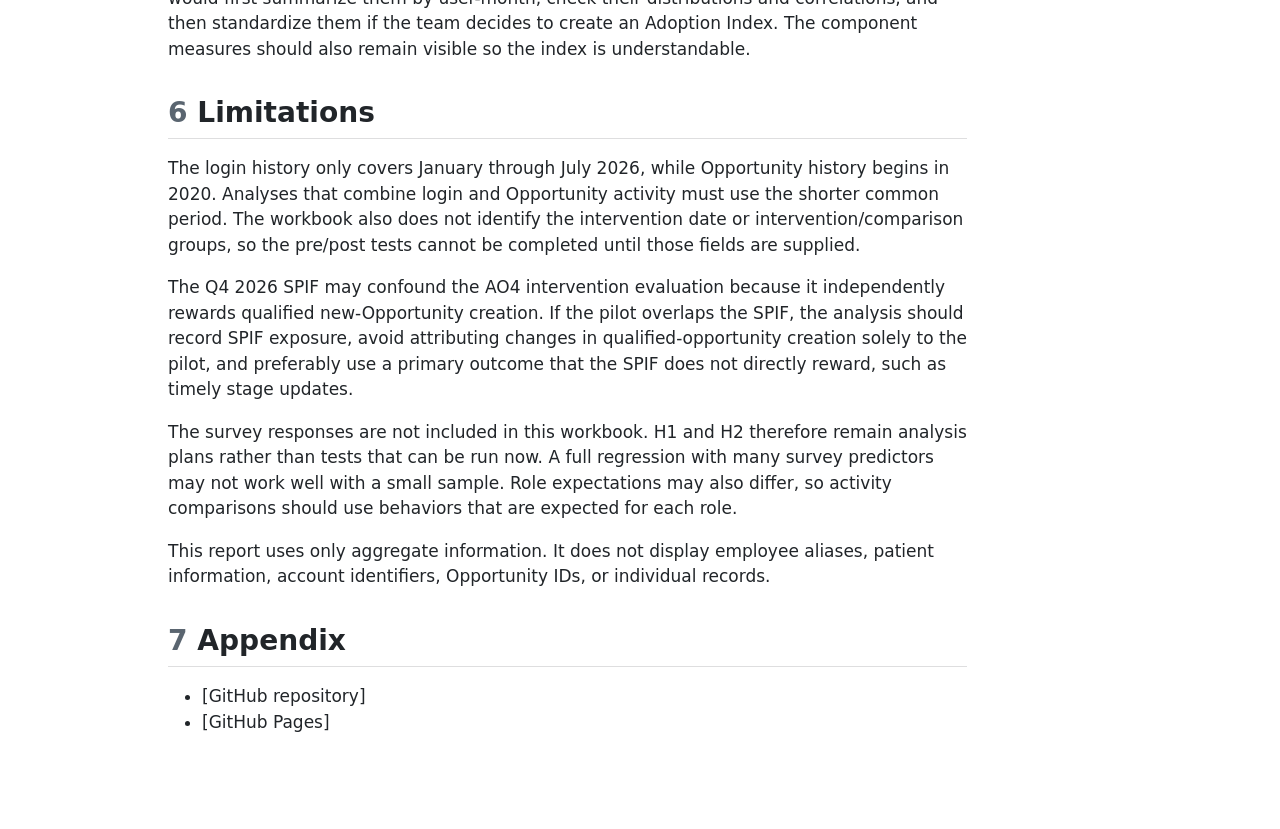
==== commit cd5c13c5: "Add files via upload" ====
--- a/index.html
+++ b/index.html
@@ -6,14 +6,12 @@
 
 <meta name="viewport" content="width=device-width, initial-scale=1.0, user-scalable=yes">
 
-<meta name="author" content="Mickyas Shawel, Luis Berumen, Tim Arana, Wenting Jiang">
-<meta name="dcterms.date" content="2026-10-20">
+<meta name="author" content="Group 1: Mickyas Shawel, Tim Arana, Luis Berumen, and Wenting Jiang">
+<meta name="dcterms.date" content="2026-11-16">
 
-<title>Improving Salesforce Adoption and Field Engagement at CVRx – CVRx Initial Proposal</title>
+<title>CEP 12 Data Analysis Table</title>
 <style>
-/* Default styles provided by pandoc.
-** See https://pandoc.org/MANUAL.html#variables-for-html for config info.
-*/
+
 code{white-space: pre-wrap;}
 span.smallcaps{font-variant: small-caps;}
 div.columns{display: flex; gap: min(4vw, 1.5em);}
@@ -21,76 +19,2177 @@
 div.hanging-indent{margin-left: 1.5em; text-indent: -1.5em;}
 ul.task-list{list-style: none;}
 ul.task-list li input[type="checkbox"] {
-  width: 0.8em;
-  margin: 0 0.8em 0.2em -1em; /* quarto-specific, see https://github.com/quarto-dev/quarto-cli/issues/4556 */ 
-  vertical-align: middle;
+width: 0.8em;
+margin: 0 0.8em 0.2em -1em;  vertical-align: middle;
 }
 </style>
 
 
-<script src="site_libs/quarto-nav/quarto-nav.js"></script>
-<script src="site_libs/clipboard/clipboard.min.js"></script>
-<script src="site_libs/quarto-search/autocomplete.umd.js"></script>
-<script src="site_libs/quarto-search/fuse.min.js"></script>
-<script src="site_libs/quarto-search/quarto-search.js"></script>
-<meta name="quarto:offset" content="./">
-<script src="site_libs/quarto-html/quarto.js" type="module"></script>
-<script src="site_libs/quarto-html/tabsets/tabsets.js" type="module"></script>
-<script src="site_libs/quarto-html/popper.min.js"></script>
-<script src="site_libs/quarto-html/tippy.umd.min.js"></script>
-<script src="site_libs/quarto-html/anchor.min.js"></script>
-<link href="site_libs/quarto-html/tippy.css" rel="stylesheet">
-<link href="site_libs/quarto-html/quarto-syntax-highlighting-15634bcf2e68342d4ad2dfa704d543f6.css" rel="stylesheet" id="quarto-text-highlighting-styles">
-<script src="site_libs/bootstrap/bootstrap.min.js"></script>
-<link href="site_libs/bootstrap/bootstrap-icons.css" rel="stylesheet">
-<link href="site_libs/bootstrap/bootstrap-158031087360bce0ff56dc785ce39e06.min.css" rel="stylesheet" append-hash="true" id="quarto-bootstrap" data-mode="light">
-<script id="quarto-search-options" type="application/json">{
-  "location": "sidebar",
-  "copy-button": false,
-  "collapse-after": 3,
-  "panel-placement": "start",
-  "type": "textbox",
-  "limit": 50,
-  "keyboard-shortcut": [
-    "f",
-    "/",
-    "s"
-  ],
-  "show-item-context": false,
-  "language": {
-    "search-no-results-text": "No results",
-    "search-matching-documents-text": "matching documents",
-    "search-copy-link-title": "Copy link to search",
-    "search-hide-matches-text": "Hide additional matches",
-    "search-more-match-text": "more match in this document",
-    "search-more-matches-text": "more matches in this document",
-    "search-clear-button-title": "Clear",
-    "search-text-placeholder": "",
-    "search-detached-cancel-button-title": "Cancel",
-    "search-submit-button-title": "Submit",
-    "search-label": "Search"
-  }
-}</script>
+<script>/*!
+ * clipboard.js v2.0.11
+ * https://clipboardjs.com/
+ *
+ * Licensed MIT © Zeno Rocha
+ */
+!function(t,e){"object"==typeof exports&&"object"==typeof module?module.exports=e():"function"==typeof define&&define.amd?define([],e):"object"==typeof exports?exports.ClipboardJS=e():t.ClipboardJS=e()}(this,function(){return n={686:function(t,e,n){"use strict";n.d(e,{default:function(){return b}});var e=n(279),i=n.n(e),e=n(370),u=n.n(e),e=n(817),r=n.n(e);function c(t){try{return document.execCommand(t)}catch(t){return}}var a=function(t){t=r()(t);return c("cut"),t};function o(t,e){var n,o,t=(n=t,o="rtl"===document.documentElement.getAttribute("dir"),(t=document.createElement("textarea")).style.fontSize="12pt",t.style.border="0",t.style.padding="0",t.style.margin="0",t.style.position="absolute",t.style[o?"right":"left"]="-9999px",o=window.pageYOffset||document.documentElement.scrollTop,t.style.top="".concat(o,"px"),t.setAttribute("readonly",""),t.value=n,t);return e.container.appendChild(t),e=r()(t),c("copy"),t.remove(),e}var f=function(t){var e=1<arguments.length&&void 0!==arguments[1]?arguments[1]:{container:document.body},n="";return"string"==typeof t?n=o(t,e):t instanceof HTMLInputElement&&!["text","search","url","tel","password"].includes(null==t?void 0:t.type)?n=o(t.value,e):(n=r()(t),c("copy")),n};function l(t){return(l="function"==typeof Symbol&&"symbol"==typeof Symbol.iterator?function(t){return typeof t}:function(t){return t&&"function"==typeof Symbol&&t.constructor===Symbol&&t!==Symbol.prototype?"symbol":typeof t})(t)}var s=function(){var t=0<arguments.length&&void 0!==arguments[0]?arguments[0]:{},e=t.action,n=void 0===e?"copy":e,o=t.container,e=t.target,t=t.text;if("copy"!==n&&"cut"!==n)throw new Error('Invalid "action" value, use either "copy" or "cut"');if(void 0!==e){if(!e||"object"!==l(e)||1!==e.nodeType)throw new Error('Invalid "target" value, use a valid Element');if("copy"===n&&e.hasAttribute("disabled"))throw new Error('Invalid "target" attribute. Please use "readonly" instead of "disabled" attribute');if("cut"===n&&(e.hasAttribute("readonly")||e.hasAttribute("disabled")))throw new Error('Invalid "target" attribute. You can\'t cut text from elements with "readonly" or "disabled" attributes')}return t?f(t,{container:o}):e?"cut"===n?a(e):f(e,{container:o}):void 0};function p(t){return(p="function"==typeof Symbol&&"symbol"==typeof Symbol.iterator?function(t){return typeof t}:function(t){return t&&"function"==typeof Symbol&&t.constructor===Symbol&&t!==Symbol.prototype?"symbol":typeof t})(t)}function d(t,e){for(var n=0;n<e.length;n++){var o=e[n];o.enumerable=o.enumerable||!1,o.configurable=!0,"value"in o&&(o.writable=!0),Object.defineProperty(t,o.key,o)}}function y(t,e){return(y=Object.setPrototypeOf||function(t,e){return t.__proto__=e,t})(t,e)}function h(n){var o=function(){if("undefined"==typeof Reflect||!Reflect.construct)return!1;if(Reflect.construct.sham)return!1;if("function"==typeof Proxy)return!0;try{return Date.prototype.toString.call(Reflect.construct(Date,[],function(){})),!0}catch(t){return!1}}();return function(){var t,e=v(n);return t=o?(t=v(this).constructor,Reflect.construct(e,arguments,t)):e.apply(this,arguments),e=this,!(t=t)||"object"!==p(t)&&"function"!=typeof t?function(t){if(void 0!==t)return t;throw new ReferenceError("this hasn't been initialised - super() hasn't been called")}(e):t}}function v(t){return(v=Object.setPrototypeOf?Object.getPrototypeOf:function(t){return t.__proto__||Object.getPrototypeOf(t)})(t)}function m(t,e){t="data-clipboard-".concat(t);if(e.hasAttribute(t))return e.getAttribute(t)}var b=function(){!function(t,e){if("function"!=typeof e&&null!==e)throw new TypeError("Super expression must either be null or a function");t.prototype=Object.create(e&&e.prototype,{constructor:{value:t,writable:!0,configurable:!0}}),e&&y(t,e)}(r,i());var t,e,n,o=h(r);function r(t,e){var n;return function(t){if(!(t instanceof r))throw new TypeError("Cannot call a class as a function")}(this),(n=o.call(this)).resolveOptions(e),n.listenClick(t),n}return t=r,n=[{key:"copy",value:function(t){var e=1<arguments.length&&void 0!==arguments[1]?arguments[1]:{container:document.body};return f(t,e)}},{key:"cut",value:function(t){return a(t)}},{key:"isSupported",value:function(){var t=0<arguments.length&&void 0!==arguments[0]?arguments[0]:["copy","cut"],t="string"==typeof t?[t]:t,e=!!document.queryCommandSupported;return t.forEach(function(t){e=e&&!!document.queryCommandSupported(t)}),e}}],(e=[{key:"resolveOptions",value:function(){var t=0<arguments.length&&void 0!==arguments[0]?arguments[0]:{};this.action="function"==typeof t.action?t.action:this.defaultAction,this.target="function"==typeof t.target?t.target:this.defaultTarget,this.text="function"==typeof t.text?t.text:this.defaultText,this.container="object"===p(t.container)?t.container:document.body}},{key:"listenClick",value:function(t){var e=this;this.listener=u()(t,"click",function(t){return e.onClick(t)})}},{key:"onClick",value:function(t){var e=t.delegateTarget||t.currentTarget,n=this.action(e)||"copy",t=s({action:n,container:this.container,target:this.target(e),text:this.text(e)});this.emit(t?"success":"error",{action:n,text:t,trigger:e,clearSelection:function(){e&&e.focus(),window.getSelection().removeAllRanges()}})}},{key:"defaultAction",value:function(t){return m("action",t)}},{key:"defaultTarget",value:function(t){t=m("target",t);if(t)return document.querySelector(t)}},{key:"defaultText",value:function(t){return m("text",t)}},{key:"destroy",value:function(){this.listener.destroy()}}])&&d(t.prototype,e),n&&d(t,n),r}()},828:function(t){var e;"undefined"==typeof Element||Element.prototype.matches||((e=Element.prototype).matches=e.matchesSelector||e.mozMatchesSelector||e.msMatchesSelector||e.oMatchesSelector||e.webkitMatchesSelector),t.exports=function(t,e){for(;t&&9!==t.nodeType;){if("function"==typeof t.matches&&t.matches(e))return t;t=t.parentNode}}},438:function(t,e,n){var u=n(828);function i(t,e,n,o,r){var i=function(e,n,t,o){return function(t){t.delegateTarget=u(t.target,n),t.delegateTarget&&o.call(e,t)}}.apply(this,arguments);return t.addEventListener(n,i,r),{destroy:function(){t.removeEventListener(n,i,r)}}}t.exports=function(t,e,n,o,r){return"function"==typeof t.addEventListener?i.apply(null,arguments):"function"==typeof n?i.bind(null,document).apply(null,arguments):("string"==typeof t&&(t=document.querySelectorAll(t)),Array.prototype.map.call(t,function(t){return i(t,e,n,o,r)}))}},879:function(t,n){n.node=function(t){return void 0!==t&&t instanceof HTMLElement&&1===t.nodeType},n.nodeList=function(t){var e=Object.prototype.toString.call(t);return void 0!==t&&("[object NodeList]"===e||"[object HTMLCollection]"===e)&&"length"in t&&(0===t.length||n.node(t[0]))},n.string=function(t){return"string"==typeof t||t instanceof String},n.fn=function(t){return"[object Function]"===Object.prototype.toString.call(t)}},370:function(t,e,n){var f=n(879),l=n(438);t.exports=function(t,e,n){if(!t&&!e&&!n)throw new Error("Missing required arguments");if(!f.string(e))throw new TypeError("Second argument must be a String");if(!f.fn(n))throw new TypeError("Third argument must be a Function");if(f.node(t))return c=e,a=n,(u=t).addEventListener(c,a),{destroy:function(){u.removeEventListener(c,a)}};if(f.nodeList(t))return o=t,r=e,i=n,Array.prototype.forEach.call(o,function(t){t.addEventListener(r,i)}),{destroy:function(){Array.prototype.forEach.call(o,function(t){t.removeEventListener(r,i)})}};if(f.string(t))return t=t,e=e,n=n,l(document.body,t,e,n);throw new TypeError("First argument must be a String, HTMLElement, HTMLCollection, or NodeList");var o,r,i,u,c,a}},817:function(t){t.exports=function(t){var e,n="SELECT"===t.nodeName?(t.focus(),t.value):"INPUT"===t.nodeName||"TEXTAREA"===t.nodeName?((e=t.hasAttribute("readonly"))||t.setAttribute("readonly",""),t.select(),t.setSelectionRange(0,t.value.length),e||t.removeAttribute("readonly"),t.value):(t.hasAttribute("contenteditable")&&t.focus(),n=window.getSelection(),(e=document.createRange()).selectNodeContents(t),n.removeAllRanges(),n.addRange(e),n.toString());return n}},279:function(t){function e(){}e.prototype={on:function(t,e,n){var o=this.e||(this.e={});return(o[t]||(o[t]=[])).push({fn:e,ctx:n}),this},once:function(t,e,n){var o=this;function r(){o.off(t,r),e.apply(n,arguments)}return r._=e,this.on(t,r,n)},emit:function(t){for(var e=[].slice.call(arguments,1),n=((this.e||(this.e={}))[t]||[]).slice(),o=0,r=n.length;o<r;o++)n[o].fn.apply(n[o].ctx,e);return this},off:function(t,e){var n=this.e||(this.e={}),o=n[t],r=[];if(o&&e)for(var i=0,u=o.length;i<u;i++)o[i].fn!==e&&o[i].fn._!==e&&r.push(o[i]);return r.length?n[t]=r:delete n[t],this}},t.exports=e,t.exports.TinyEmitter=e}},r={},o.n=function(t){var e=t&&t.__esModule?function(){return t.default}:function(){return t};return o.d(e,{a:e}),e},o.d=function(t,e){for(var n in e)o.o(e,n)&&!o.o(t,n)&&Object.defineProperty(t,n,{enumerable:!0,get:e[n]})},o.o=function(t,e){return Object.prototype.hasOwnProperty.call(t,e)},o(686).default;function o(t){if(r[t])return r[t].exports;var e=r[t]={exports:{}};return n[t](e,e.exports,o),e.exports}var n,r});</script>
+<script src="[data-uri]" type="module"></script>
+<script src="[data-uri]" type="module"></script>
+<script>/**
+ * @popperjs/core v2.11.7 - MIT License
+ */
+
+!function(e,t){"object"==typeof exports&&"undefined"!=typeof module?t(exports):"function"==typeof define&&define.amd?define(["exports"],t):t((e="undefined"!=typeof globalThis?globalThis:e||self).Popper={})}(this,(function(e){"use strict";function t(e){if(null==e)return window;if("[object Window]"!==e.toString()){var t=e.ownerDocument;return t&&t.defaultView||window}return e}function n(e){return e instanceof t(e).Element||e instanceof Element}function r(e){return e instanceof t(e).HTMLElement||e instanceof HTMLElement}function o(e){return"undefined"!=typeof ShadowRoot&&(e instanceof t(e).ShadowRoot||e instanceof ShadowRoot)}var i=Math.max,a=Math.min,s=Math.round;function f(){var e=navigator.userAgentData;return null!=e&&e.brands&&Array.isArray(e.brands)?e.brands.map((function(e){return e.brand+"/"+e.version})).join(" "):navigator.userAgent}function c(){return!/^((?!chrome|android).)*safari/i.test(f())}function p(e,o,i){void 0===o&&(o=!1),void 0===i&&(i=!1);var a=e.getBoundingClientRect(),f=1,p=1;o&&r(e)&&(f=e.offsetWidth>0&&s(a.width)/e.offsetWidth||1,p=e.offsetHeight>0&&s(a.height)/e.offsetHeight||1);var u=(n(e)?t(e):window).visualViewport,l=!c()&&i,d=(a.left+(l&&u?u.offsetLeft:0))/f,h=(a.top+(l&&u?u.offsetTop:0))/p,m=a.width/f,v=a.height/p;return{width:m,height:v,top:h,right:d+m,bottom:h+v,left:d,x:d,y:h}}function u(e){var n=t(e);return{scrollLeft:n.pageXOffset,scrollTop:n.pageYOffset}}function l(e){return e?(e.nodeName||"").toLowerCase():null}function d(e){return((n(e)?e.ownerDocument:e.document)||window.document).documentElement}function h(e){return p(d(e)).left+u(e).scrollLeft}function m(e){return t(e).getComputedStyle(e)}function v(e){var t=m(e),n=t.overflow,r=t.overflowX,o=t.overflowY;return/auto|scroll|overlay|hidden/.test(n+o+r)}function y(e,n,o){void 0===o&&(o=!1);var i,a,f=r(n),c=r(n)&&function(e){var t=e.getBoundingClientRect(),n=s(t.width)/e.offsetWidth||1,r=s(t.height)/e.offsetHeight||1;return 1!==n||1!==r}(n),m=d(n),y=p(e,c,o),g={scrollLeft:0,scrollTop:0},b={x:0,y:0};return(f||!f&&!o)&&(("body"!==l(n)||v(m))&&(g=(i=n)!==t(i)&&r(i)?{scrollLeft:(a=i).scrollLeft,scrollTop:a.scrollTop}:u(i)),r(n)?((b=p(n,!0)).x+=n.clientLeft,b.y+=n.clientTop):m&&(b.x=h(m))),{x:y.left+g.scrollLeft-b.x,y:y.top+g.scrollTop-b.y,width:y.width,height:y.height}}function g(e){var t=p(e),n=e.offsetWidth,r=e.offsetHeight;return Math.abs(t.width-n)<=1&&(n=t.width),Math.abs(t.height-r)<=1&&(r=t.height),{x:e.offsetLeft,y:e.offsetTop,width:n,height:r}}function b(e){return"html"===l(e)?e:e.assignedSlot||e.parentNode||(o(e)?e.host:null)||d(e)}function x(e){return["html","body","#document"].indexOf(l(e))>=0?e.ownerDocument.body:r(e)&&v(e)?e:x(b(e))}function w(e,n){var r;void 0===n&&(n=[]);var o=x(e),i=o===(null==(r=e.ownerDocument)?void 0:r.body),a=t(o),s=i?[a].concat(a.visualViewport||[],v(o)?o:[]):o,f=n.concat(s);return i?f:f.concat(w(b(s)))}function O(e){return["table","td","th"].indexOf(l(e))>=0}function j(e){return r(e)&&"fixed"!==m(e).position?e.offsetParent:null}function E(e){for(var n=t(e),i=j(e);i&&O(i)&&"static"===m(i).position;)i=j(i);return i&&("html"===l(i)||"body"===l(i)&&"static"===m(i).position)?n:i||function(e){var t=/firefox/i.test(f());if(/Trident/i.test(f())&&r(e)&&"fixed"===m(e).position)return null;var n=b(e);for(o(n)&&(n=n.host);r(n)&&["html","body"].indexOf(l(n))<0;){var i=m(n);if("none"!==i.transform||"none"!==i.perspective||"paint"===i.contain||-1!==["transform","perspective"].indexOf(i.willChange)||t&&"filter"===i.willChange||t&&i.filter&&"none"!==i.filter)return n;n=n.parentNode}return null}(e)||n}var D="top",A="bottom",L="right",P="left",M="auto",k=[D,A,L,P],W="start",B="end",H="viewport",T="popper",R=k.reduce((function(e,t){return e.concat([t+"-"+W,t+"-"+B])}),[]),S=[].concat(k,[M]).reduce((function(e,t){return e.concat([t,t+"-"+W,t+"-"+B])}),[]),V=["beforeRead","read","afterRead","beforeMain","main","afterMain","beforeWrite","write","afterWrite"];function q(e){var t=new Map,n=new Set,r=[];function o(e){n.add(e.name),[].concat(e.requires||[],e.requiresIfExists||[]).forEach((function(e){if(!n.has(e)){var r=t.get(e);r&&o(r)}})),r.push(e)}return e.forEach((function(e){t.set(e.name,e)})),e.forEach((function(e){n.has(e.name)||o(e)})),r}function C(e){return e.split("-")[0]}function N(e,t){var n=t.getRootNode&&t.getRootNode();if(e.contains(t))return!0;if(n&&o(n)){var r=t;do{if(r&&e.isSameNode(r))return!0;r=r.parentNode||r.host}while(r)}return!1}function I(e){return Object.assign({},e,{left:e.x,top:e.y,right:e.x+e.width,bottom:e.y+e.height})}function _(e,r,o){return r===H?I(function(e,n){var r=t(e),o=d(e),i=r.visualViewport,a=o.clientWidth,s=o.clientHeight,f=0,p=0;if(i){a=i.width,s=i.height;var u=c();(u||!u&&"fixed"===n)&&(f=i.offsetLeft,p=i.offsetTop)}return{width:a,height:s,x:f+h(e),y:p}}(e,o)):n(r)?function(e,t){var n=p(e,!1,"fixed"===t);return n.top=n.top+e.clientTop,n.left=n.left+e.clientLeft,n.bottom=n.top+e.clientHeight,n.right=n.left+e.clientWidth,n.width=e.clientWidth,n.height=e.clientHeight,n.x=n.left,n.y=n.top,n}(r,o):I(function(e){var t,n=d(e),r=u(e),o=null==(t=e.ownerDocument)?void 0:t.body,a=i(n.scrollWidth,n.clientWidth,o?o.scrollWidth:0,o?o.clientWidth:0),s=i(n.scrollHeight,n.clientHeight,o?o.scrollHeight:0,o?o.clientHeight:0),f=-r.scrollLeft+h(e),c=-r.scrollTop;return"rtl"===m(o||n).direction&&(f+=i(n.clientWidth,o?o.clientWidth:0)-a),{width:a,height:s,x:f,y:c}}(d(e)))}function F(e,t,o,s){var f="clippingParents"===t?function(e){var t=w(b(e)),o=["absolute","fixed"].indexOf(m(e).position)>=0&&r(e)?E(e):e;return n(o)?t.filter((function(e){return n(e)&&N(e,o)&&"body"!==l(e)})):[]}(e):[].concat(t),c=[].concat(f,[o]),p=c[0],u=c.reduce((function(t,n){var r=_(e,n,s);return t.top=i(r.top,t.top),t.right=a(r.right,t.right),t.bottom=a(r.bottom,t.bottom),t.left=i(r.left,t.left),t}),_(e,p,s));return u.width=u.right-u.left,u.height=u.bottom-u.top,u.x=u.left,u.y=u.top,u}function U(e){return e.split("-")[1]}function z(e){return["top","bottom"].indexOf(e)>=0?"x":"y"}function X(e){var t,n=e.reference,r=e.element,o=e.placement,i=o?C(o):null,a=o?U(o):null,s=n.x+n.width/2-r.width/2,f=n.y+n.height/2-r.height/2;switch(i){case D:t={x:s,y:n.y-r.height};break;case A:t={x:s,y:n.y+n.height};break;case L:t={x:n.x+n.width,y:f};break;case P:t={x:n.x-r.width,y:f};break;default:t={x:n.x,y:n.y}}var c=i?z(i):null;if(null!=c){var p="y"===c?"height":"width";switch(a){case W:t[c]=t[c]-(n[p]/2-r[p]/2);break;case B:t[c]=t[c]+(n[p]/2-r[p]/2)}}return t}function Y(e){return Object.assign({},{top:0,right:0,bottom:0,left:0},e)}function G(e,t){return t.reduce((function(t,n){return t[n]=e,t}),{})}function J(e,t){void 0===t&&(t={});var r=t,o=r.placement,i=void 0===o?e.placement:o,a=r.strategy,s=void 0===a?e.strategy:a,f=r.boundary,c=void 0===f?"clippingParents":f,u=r.rootBoundary,l=void 0===u?H:u,h=r.elementContext,m=void 0===h?T:h,v=r.altBoundary,y=void 0!==v&&v,g=r.padding,b=void 0===g?0:g,x=Y("number"!=typeof b?b:G(b,k)),w=m===T?"reference":T,O=e.rects.popper,j=e.elements[y?w:m],E=F(n(j)?j:j.contextElement||d(e.elements.popper),c,l,s),P=p(e.elements.reference),M=X({reference:P,element:O,strategy:"absolute",placement:i}),W=I(Object.assign({},O,M)),B=m===T?W:P,R={top:E.top-B.top+x.top,bottom:B.bottom-E.bottom+x.bottom,left:E.left-B.left+x.left,right:B.right-E.right+x.right},S=e.modifiersData.offset;if(m===T&&S){var V=S[i];Object.keys(R).forEach((function(e){var t=[L,A].indexOf(e)>=0?1:-1,n=[D,A].indexOf(e)>=0?"y":"x";R[e]+=V[n]*t}))}return R}var K={placement:"bottom",modifiers:[],strategy:"absolute"};function Q(){for(var e=arguments.length,t=new Array(e),n=0;n<e;n++)t[n]=arguments[n];return!t.some((function(e){return!(e&&"function"==typeof e.getBoundingClientRect)}))}function Z(e){void 0===e&&(e={});var t=e,r=t.defaultModifiers,o=void 0===r?[]:r,i=t.defaultOptions,a=void 0===i?K:i;return function(e,t,r){void 0===r&&(r=a);var i,s,f={placement:"bottom",orderedModifiers:[],options:Object.assign({},K,a),modifiersData:{},elements:{reference:e,popper:t},attributes:{},styles:{}},c=[],p=!1,u={state:f,setOptions:function(r){var i="function"==typeof r?r(f.options):r;l(),f.options=Object.assign({},a,f.options,i),f.scrollParents={reference:n(e)?w(e):e.contextElement?w(e.contextElement):[],popper:w(t)};var s,p,d=function(e){var t=q(e);return V.reduce((function(e,n){return e.concat(t.filter((function(e){return e.phase===n})))}),[])}((s=[].concat(o,f.options.modifiers),p=s.reduce((function(e,t){var n=e[t.name];return e[t.name]=n?Object.assign({},n,t,{options:Object.assign({},n.options,t.options),data:Object.assign({},n.data,t.data)}):t,e}),{}),Object.keys(p).map((function(e){return p[e]}))));return f.orderedModifiers=d.filter((function(e){return e.enabled})),f.orderedModifiers.forEach((function(e){var t=e.name,n=e.options,r=void 0===n?{}:n,o=e.effect;if("function"==typeof o){var i=o({state:f,name:t,instance:u,options:r}),a=function(){};c.push(i||a)}})),u.update()},forceUpdate:function(){if(!p){var e=f.elements,t=e.reference,n=e.popper;if(Q(t,n)){f.rects={reference:y(t,E(n),"fixed"===f.options.strategy),popper:g(n)},f.reset=!1,f.placement=f.options.placement,f.orderedModifiers.forEach((function(e){return f.modifiersData[e.name]=Object.assign({},e.data)}));for(var r=0;r<f.orderedModifiers.length;r++)if(!0!==f.reset){var o=f.orderedModifiers[r],i=o.fn,a=o.options,s=void 0===a?{}:a,c=o.name;"function"==typeof i&&(f=i({state:f,options:s,name:c,instance:u})||f)}else f.reset=!1,r=-1}}},update:(i=function(){return new Promise((function(e){u.forceUpdate(),e(f)}))},function(){return s||(s=new Promise((function(e){Promise.resolve().then((function(){s=void 0,e(i())}))}))),s}),destroy:function(){l(),p=!0}};if(!Q(e,t))return u;function l(){c.forEach((function(e){return e()})),c=[]}return u.setOptions(r).then((function(e){!p&&r.onFirstUpdate&&r.onFirstUpdate(e)})),u}}var $={passive:!0};var ee={name:"eventListeners",enabled:!0,phase:"write",fn:function(){},effect:function(e){var n=e.state,r=e.instance,o=e.options,i=o.scroll,a=void 0===i||i,s=o.resize,f=void 0===s||s,c=t(n.elements.popper),p=[].concat(n.scrollParents.reference,n.scrollParents.popper);return a&&p.forEach((function(e){e.addEventListener("scroll",r.update,$)})),f&&c.addEventListener("resize",r.update,$),function(){a&&p.forEach((function(e){e.removeEventListener("scroll",r.update,$)})),f&&c.removeEventListener("resize",r.update,$)}},data:{}};var te={name:"popperOffsets",enabled:!0,phase:"read",fn:function(e){var t=e.state,n=e.name;t.modifiersData[n]=X({reference:t.rects.reference,element:t.rects.popper,strategy:"absolute",placement:t.placement})},data:{}},ne={top:"auto",right:"auto",bottom:"auto",left:"auto"};function re(e){var n,r=e.popper,o=e.popperRect,i=e.placement,a=e.variation,f=e.offsets,c=e.position,p=e.gpuAcceleration,u=e.adaptive,l=e.roundOffsets,h=e.isFixed,v=f.x,y=void 0===v?0:v,g=f.y,b=void 0===g?0:g,x="function"==typeof l?l({x:y,y:b}):{x:y,y:b};y=x.x,b=x.y;var w=f.hasOwnProperty("x"),O=f.hasOwnProperty("y"),j=P,M=D,k=window;if(u){var W=E(r),H="clientHeight",T="clientWidth";if(W===t(r)&&"static"!==m(W=d(r)).position&&"absolute"===c&&(H="scrollHeight",T="scrollWidth"),W=W,i===D||(i===P||i===L)&&a===B)M=A,b-=(h&&W===k&&k.visualViewport?k.visualViewport.height:W[H])-o.height,b*=p?1:-1;if(i===P||(i===D||i===A)&&a===B)j=L,y-=(h&&W===k&&k.visualViewport?k.visualViewport.width:W[T])-o.width,y*=p?1:-1}var R,S=Object.assign({position:c},u&&ne),V=!0===l?function(e,t){var n=e.x,r=e.y,o=t.devicePixelRatio||1;return{x:s(n*o)/o||0,y:s(r*o)/o||0}}({x:y,y:b},t(r)):{x:y,y:b};return y=V.x,b=V.y,p?Object.assign({},S,((R={})[M]=O?"0":"",R[j]=w?"0":"",R.transform=(k.devicePixelRatio||1)<=1?"translate("+y+"px, "+b+"px)":"translate3d("+y+"px, "+b+"px, 0)",R)):Object.assign({},S,((n={})[M]=O?b+"px":"",n[j]=w?y+"px":"",n.transform="",n))}var oe={name:"computeStyles",enabled:!0,phase:"beforeWrite",fn:function(e){var t=e.state,n=e.options,r=n.gpuAcceleration,o=void 0===r||r,i=n.adaptive,a=void 0===i||i,s=n.roundOffsets,f=void 0===s||s,c={placement:C(t.placement),variation:U(t.placement),popper:t.elements.popper,popperRect:t.rects.popper,gpuAcceleration:o,isFixed:"fixed"===t.options.strategy};null!=t.modifiersData.popperOffsets&&(t.styles.popper=Object.assign({},t.styles.popper,re(Object.assign({},c,{offsets:t.modifiersData.popperOffsets,position:t.options.strategy,adaptive:a,roundOffsets:f})))),null!=t.modifiersData.arrow&&(t.styles.arrow=Object.assign({},t.styles.arrow,re(Object.assign({},c,{offsets:t.modifiersData.arrow,position:"absolute",adaptive:!1,roundOffsets:f})))),t.attributes.popper=Object.assign({},t.attributes.popper,{"data-popper-placement":t.placement})},data:{}};var ie={name:"applyStyles",enabled:!0,phase:"write",fn:function(e){var t=e.state;Object.keys(t.elements).forEach((function(e){var n=t.styles[e]||{},o=t.attributes[e]||{},i=t.elements[e];r(i)&&l(i)&&(Object.assign(i.style,n),Object.keys(o).forEach((function(e){var t=o[e];!1===t?i.removeAttribute(e):i.setAttribute(e,!0===t?"":t)})))}))},effect:function(e){var t=e.state,n={popper:{position:t.options.strategy,left:"0",top:"0",margin:"0"},arrow:{position:"absolute"},reference:{}};return Object.assign(t.elements.popper.style,n.popper),t.styles=n,t.elements.arrow&&Object.assign(t.elements.arrow.style,n.arrow),function(){Object.keys(t.elements).forEach((function(e){var o=t.elements[e],i=t.attributes[e]||{},a=Object.keys(t.styles.hasOwnProperty(e)?t.styles[e]:n[e]).reduce((function(e,t){return e[t]="",e}),{});r(o)&&l(o)&&(Object.assign(o.style,a),Object.keys(i).forEach((function(e){o.removeAttribute(e)})))}))}},requires:["computeStyles"]};var ae={name:"offset",enabled:!0,phase:"main",requires:["popperOffsets"],fn:function(e){var t=e.state,n=e.options,r=e.name,o=n.offset,i=void 0===o?[0,0]:o,a=S.reduce((function(e,n){return e[n]=function(e,t,n){var r=C(e),o=[P,D].indexOf(r)>=0?-1:1,i="function"==typeof n?n(Object.assign({},t,{placement:e})):n,a=i[0],s=i[1];return a=a||0,s=(s||0)*o,[P,L].indexOf(r)>=0?{x:s,y:a}:{x:a,y:s}}(n,t.rects,i),e}),{}),s=a[t.placement],f=s.x,c=s.y;null!=t.modifiersData.popperOffsets&&(t.modifiersData.popperOffsets.x+=f,t.modifiersData.popperOffsets.y+=c),t.modifiersData[r]=a}},se={left:"right",right:"left",bottom:"top",top:"bottom"};function fe(e){return e.replace(/left|right|bottom|top/g,(function(e){return se[e]}))}var ce={start:"end",end:"start"};function pe(e){return e.replace(/start|end/g,(function(e){return ce[e]}))}function ue(e,t){void 0===t&&(t={});var n=t,r=n.placement,o=n.boundary,i=n.rootBoundary,a=n.padding,s=n.flipVariations,f=n.allowedAutoPlacements,c=void 0===f?S:f,p=U(r),u=p?s?R:R.filter((function(e){return U(e)===p})):k,l=u.filter((function(e){return c.indexOf(e)>=0}));0===l.length&&(l=u);var d=l.reduce((function(t,n){return t[n]=J(e,{placement:n,boundary:o,rootBoundary:i,padding:a})[C(n)],t}),{});return Object.keys(d).sort((function(e,t){return d[e]-d[t]}))}var le={name:"flip",enabled:!0,phase:"main",fn:function(e){var t=e.state,n=e.options,r=e.name;if(!t.modifiersData[r]._skip){for(var o=n.mainAxis,i=void 0===o||o,a=n.altAxis,s=void 0===a||a,f=n.fallbackPlacements,c=n.padding,p=n.boundary,u=n.rootBoundary,l=n.altBoundary,d=n.flipVariations,h=void 0===d||d,m=n.allowedAutoPlacements,v=t.options.placement,y=C(v),g=f||(y===v||!h?[fe(v)]:function(e){if(C(e)===M)return[];var t=fe(e);return[pe(e),t,pe(t)]}(v)),b=[v].concat(g).reduce((function(e,n){return e.concat(C(n)===M?ue(t,{placement:n,boundary:p,rootBoundary:u,padding:c,flipVariations:h,allowedAutoPlacements:m}):n)}),[]),x=t.rects.reference,w=t.rects.popper,O=new Map,j=!0,E=b[0],k=0;k<b.length;k++){var B=b[k],H=C(B),T=U(B)===W,R=[D,A].indexOf(H)>=0,S=R?"width":"height",V=J(t,{placement:B,boundary:p,rootBoundary:u,altBoundary:l,padding:c}),q=R?T?L:P:T?A:D;x[S]>w[S]&&(q=fe(q));var N=fe(q),I=[];if(i&&I.push(V[H]<=0),s&&I.push(V[q]<=0,V[N]<=0),I.every((function(e){return e}))){E=B,j=!1;break}O.set(B,I)}if(j)for(var _=function(e){var t=b.find((function(t){var n=O.get(t);if(n)return n.slice(0,e).every((function(e){return e}))}));if(t)return E=t,"break"},F=h?3:1;F>0;F--){if("break"===_(F))break}t.placement!==E&&(t.modifiersData[r]._skip=!0,t.placement=E,t.reset=!0)}},requiresIfExists:["offset"],data:{_skip:!1}};function de(e,t,n){return i(e,a(t,n))}var he={name:"preventOverflow",enabled:!0,phase:"main",fn:function(e){var t=e.state,n=e.options,r=e.name,o=n.mainAxis,s=void 0===o||o,f=n.altAxis,c=void 0!==f&&f,p=n.boundary,u=n.rootBoundary,l=n.altBoundary,d=n.padding,h=n.tether,m=void 0===h||h,v=n.tetherOffset,y=void 0===v?0:v,b=J(t,{boundary:p,rootBoundary:u,padding:d,altBoundary:l}),x=C(t.placement),w=U(t.placement),O=!w,j=z(x),M="x"===j?"y":"x",k=t.modifiersData.popperOffsets,B=t.rects.reference,H=t.rects.popper,T="function"==typeof y?y(Object.assign({},t.rects,{placement:t.placement})):y,R="number"==typeof T?{mainAxis:T,altAxis:T}:Object.assign({mainAxis:0,altAxis:0},T),S=t.modifiersData.offset?t.modifiersData.offset[t.placement]:null,V={x:0,y:0};if(k){if(s){var q,N="y"===j?D:P,I="y"===j?A:L,_="y"===j?"height":"width",F=k[j],X=F+b[N],Y=F-b[I],G=m?-H[_]/2:0,K=w===W?B[_]:H[_],Q=w===W?-H[_]:-B[_],Z=t.elements.arrow,$=m&&Z?g(Z):{width:0,height:0},ee=t.modifiersData["arrow#persistent"]?t.modifiersData["arrow#persistent"].padding:{top:0,right:0,bottom:0,left:0},te=ee[N],ne=ee[I],re=de(0,B[_],$[_]),oe=O?B[_]/2-G-re-te-R.mainAxis:K-re-te-R.mainAxis,ie=O?-B[_]/2+G+re+ne+R.mainAxis:Q+re+ne+R.mainAxis,ae=t.elements.arrow&&E(t.elements.arrow),se=ae?"y"===j?ae.clientTop||0:ae.clientLeft||0:0,fe=null!=(q=null==S?void 0:S[j])?q:0,ce=F+ie-fe,pe=de(m?a(X,F+oe-fe-se):X,F,m?i(Y,ce):Y);k[j]=pe,V[j]=pe-F}if(c){var ue,le="x"===j?D:P,he="x"===j?A:L,me=k[M],ve="y"===M?"height":"width",ye=me+b[le],ge=me-b[he],be=-1!==[D,P].indexOf(x),xe=null!=(ue=null==S?void 0:S[M])?ue:0,we=be?ye:me-B[ve]-H[ve]-xe+R.altAxis,Oe=be?me+B[ve]+H[ve]-xe-R.altAxis:ge,je=m&&be?function(e,t,n){var r=de(e,t,n);return r>n?n:r}(we,me,Oe):de(m?we:ye,me,m?Oe:ge);k[M]=je,V[M]=je-me}t.modifiersData[r]=V}},requiresIfExists:["offset"]};var me={name:"arrow",enabled:!0,phase:"main",fn:function(e){var t,n=e.state,r=e.name,o=e.options,i=n.elements.arrow,a=n.modifiersData.popperOffsets,s=C(n.placement),f=z(s),c=[P,L].indexOf(s)>=0?"height":"width";if(i&&a){var p=function(e,t){return Y("number"!=typeof(e="function"==typeof e?e(Object.assign({},t.rects,{placement:t.placement})):e)?e:G(e,k))}(o.padding,n),u=g(i),l="y"===f?D:P,d="y"===f?A:L,h=n.rects.reference[c]+n.rects.reference[f]-a[f]-n.rects.popper[c],m=a[f]-n.rects.reference[f],v=E(i),y=v?"y"===f?v.clientHeight||0:v.clientWidth||0:0,b=h/2-m/2,x=p[l],w=y-u[c]-p[d],O=y/2-u[c]/2+b,j=de(x,O,w),M=f;n.modifiersData[r]=((t={})[M]=j,t.centerOffset=j-O,t)}},effect:function(e){var t=e.state,n=e.options.element,r=void 0===n?"[data-popper-arrow]":n;null!=r&&("string"!=typeof r||(r=t.elements.popper.querySelector(r)))&&N(t.elements.popper,r)&&(t.elements.arrow=r)},requires:["popperOffsets"],requiresIfExists:["preventOverflow"]};function ve(e,t,n){return void 0===n&&(n={x:0,y:0}),{top:e.top-t.height-n.y,right:e.right-t.width+n.x,bottom:e.bottom-t.height+n.y,left:e.left-t.width-n.x}}function ye(e){return[D,L,A,P].some((function(t){return e[t]>=0}))}var ge={name:"hide",enabled:!0,phase:"main",requiresIfExists:["preventOverflow"],fn:function(e){var t=e.state,n=e.name,r=t.rects.reference,o=t.rects.popper,i=t.modifiersData.preventOverflow,a=J(t,{elementContext:"reference"}),s=J(t,{altBoundary:!0}),f=ve(a,r),c=ve(s,o,i),p=ye(f),u=ye(c);t.modifiersData[n]={referenceClippingOffsets:f,popperEscapeOffsets:c,isReferenceHidden:p,hasPopperEscaped:u},t.attributes.popper=Object.assign({},t.attributes.popper,{"data-popper-reference-hidden":p,"data-popper-escaped":u})}},be=Z({defaultModifiers:[ee,te,oe,ie]}),xe=[ee,te,oe,ie,ae,le,he,me,ge],we=Z({defaultModifiers:xe});e.applyStyles=ie,e.arrow=me,e.computeStyles=oe,e.createPopper=we,e.createPopperLite=be,e.defaultModifiers=xe,e.detectOverflow=J,e.eventListeners=ee,e.flip=le,e.hide=ge,e.offset=ae,e.popperGenerator=Z,e.popperOffsets=te,e.preventOverflow=he,Object.defineProperty(e,"__esModule",{value:!0})}));
+
+</script>
+<script>!function(e,t){"object"==typeof exports&&"undefined"!=typeof module?module.exports=t(require("@popperjs/core")):"function"==typeof define&&define.amd?define(["@popperjs/core"],t):(e=e||self).tippy=t(e.Popper)}(this,(function(e){"use strict";var t={passive:!0,capture:!0},n=function(){return document.body};function r(e,t,n){if(Array.isArray(e)){var r=e[t];return null==r?Array.isArray(n)?n[t]:n:r}return e}function o(e,t){var n={}.toString.call(e);return 0===n.indexOf("[object")&&n.indexOf(t+"]")>-1}function i(e,t){return"function"==typeof e?e.apply(void 0,t):e}function a(e,t){return 0===t?e:function(r){clearTimeout(n),n=setTimeout((function(){e(r)}),t)};var n}function s(e,t){var n=Object.assign({},e);return t.forEach((function(e){delete n[e]})),n}function u(e){return[].concat(e)}function c(e,t){-1===e.indexOf(t)&&e.push(t)}function p(e){return e.split("-")[0]}function f(e){return[].slice.call(e)}function l(e){return Object.keys(e).reduce((function(t,n){return void 0!==e[n]&&(t[n]=e[n]),t}),{})}function d(){return document.createElement("div")}function v(e){return["Element","Fragment"].some((function(t){return o(e,t)}))}function m(e){return o(e,"MouseEvent")}function g(e){return!(!e||!e._tippy||e._tippy.reference!==e)}function h(e){return v(e)?[e]:function(e){return o(e,"NodeList")}(e)?f(e):Array.isArray(e)?e:f(document.querySelectorAll(e))}function b(e,t){e.forEach((function(e){e&&(e.style.transitionDuration=t+"ms")}))}function y(e,t){e.forEach((function(e){e&&e.setAttribute("data-state",t)}))}function w(e){var t,n=u(e)[0];return null!=n&&null!=(t=n.ownerDocument)&&t.body?n.ownerDocument:document}function E(e,t,n){var r=t+"EventListener";["transitionend","webkitTransitionEnd"].forEach((function(t){e[r](t,n)}))}function O(e,t){for(var n=t;n;){var r;if(e.contains(n))return!0;n=null==n.getRootNode||null==(r=n.getRootNode())?void 0:r.host}return!1}var x={isTouch:!1},C=0;function T(){x.isTouch||(x.isTouch=!0,window.performance&&document.addEventListener("mousemove",A))}function A(){var e=performance.now();e-C<20&&(x.isTouch=!1,document.removeEventListener("mousemove",A)),C=e}function L(){var e=document.activeElement;if(g(e)){var t=e._tippy;e.blur&&!t.state.isVisible&&e.blur()}}var D=!!("undefined"!=typeof window&&"undefined"!=typeof document)&&!!window.msCrypto,R=Object.assign({appendTo:n,aria:{content:"auto",expanded:"auto"},delay:0,duration:[300,250],getReferenceClientRect:null,hideOnClick:!0,ignoreAttributes:!1,interactive:!1,interactiveBorder:2,interactiveDebounce:0,moveTransition:"",offset:[0,10],onAfterUpdate:function(){},onBeforeUpdate:function(){},onCreate:function(){},onDestroy:function(){},onHidden:function(){},onHide:function(){},onMount:function(){},onShow:function(){},onShown:function(){},onTrigger:function(){},onUntrigger:function(){},onClickOutside:function(){},placement:"top",plugins:[],popperOptions:{},render:null,showOnCreate:!1,touch:!0,trigger:"mouseenter focus",triggerTarget:null},{animateFill:!1,followCursor:!1,inlinePositioning:!1,sticky:!1},{allowHTML:!1,animation:"fade",arrow:!0,content:"",inertia:!1,maxWidth:350,role:"tooltip",theme:"",zIndex:9999}),k=Object.keys(R);function P(e){var t=(e.plugins||[]).reduce((function(t,n){var r,o=n.name,i=n.defaultValue;o&&(t[o]=void 0!==e[o]?e[o]:null!=(r=R[o])?r:i);return t}),{});return Object.assign({},e,t)}function j(e,t){var n=Object.assign({},t,{content:i(t.content,[e])},t.ignoreAttributes?{}:function(e,t){return(t?Object.keys(P(Object.assign({},R,{plugins:t}))):k).reduce((function(t,n){var r=(e.getAttribute("data-tippy-"+n)||"").trim();if(!r)return t;if("content"===n)t[n]=r;else try{t[n]=JSON.parse(r)}catch(e){t[n]=r}return t}),{})}(e,t.plugins));return n.aria=Object.assign({},R.aria,n.aria),n.aria={expanded:"auto"===n.aria.expanded?t.interactive:n.aria.expanded,content:"auto"===n.aria.content?t.interactive?null:"describedby":n.aria.content},n}function M(e,t){e.innerHTML=t}function V(e){var t=d();return!0===e?t.className="tippy-arrow":(t.className="tippy-svg-arrow",v(e)?t.appendChild(e):M(t,e)),t}function I(e,t){v(t.content)?(M(e,""),e.appendChild(t.content)):"function"!=typeof t.content&&(t.allowHTML?M(e,t.content):e.textContent=t.content)}function S(e){var t=e.firstElementChild,n=f(t.children);return{box:t,content:n.find((function(e){return e.classList.contains("tippy-content")})),arrow:n.find((function(e){return e.classList.contains("tippy-arrow")||e.classList.contains("tippy-svg-arrow")})),backdrop:n.find((function(e){return e.classList.contains("tippy-backdrop")}))}}function N(e){var t=d(),n=d();n.className="tippy-box",n.setAttribute("data-state","hidden"),n.setAttribute("tabindex","-1");var r=d();function o(n,r){var o=S(t),i=o.box,a=o.content,s=o.arrow;r.theme?i.setAttribute("data-theme",r.theme):i.removeAttribute("data-theme"),"string"==typeof r.animation?i.setAttribute("data-animation",r.animation):i.removeAttribute("data-animation"),r.inertia?i.setAttribute("data-inertia",""):i.removeAttribute("data-inertia"),i.style.maxWidth="number"==typeof r.maxWidth?r.maxWidth+"px":r.maxWidth,r.role?i.setAttribute("role",r.role):i.removeAttribute("role"),n.content===r.content&&n.allowHTML===r.allowHTML||I(a,e.props),r.arrow?s?n.arrow!==r.arrow&&(i.removeChild(s),i.appendChild(V(r.arrow))):i.appendChild(V(r.arrow)):s&&i.removeChild(s)}return r.className="tippy-content",r.setAttribute("data-state","hidden"),I(r,e.props),t.appendChild(n),n.appendChild(r),o(e.props,e.props),{popper:t,onUpdate:o}}N.$$tippy=!0;var B=1,H=[],U=[];function _(o,s){var v,g,h,C,T,A,L,k,M=j(o,Object.assign({},R,P(l(s)))),V=!1,I=!1,N=!1,_=!1,F=[],W=a(we,M.interactiveDebounce),X=B++,Y=(k=M.plugins).filter((function(e,t){return k.indexOf(e)===t})),$={id:X,reference:o,popper:d(),popperInstance:null,props:M,state:{isEnabled:!0,isVisible:!1,isDestroyed:!1,isMounted:!1,isShown:!1},plugins:Y,clearDelayTimeouts:function(){clearTimeout(v),clearTimeout(g),cancelAnimationFrame(h)},setProps:function(e){if($.state.isDestroyed)return;ae("onBeforeUpdate",[$,e]),be();var t=$.props,n=j(o,Object.assign({},t,l(e),{ignoreAttributes:!0}));$.props=n,he(),t.interactiveDebounce!==n.interactiveDebounce&&(ce(),W=a(we,n.interactiveDebounce));t.triggerTarget&&!n.triggerTarget?u(t.triggerTarget).forEach((function(e){e.removeAttribute("aria-expanded")})):n.triggerTarget&&o.removeAttribute("aria-expanded");ue(),ie(),J&&J(t,n);$.popperInstance&&(Ce(),Ae().forEach((function(e){requestAnimationFrame(e._tippy.popperInstance.forceUpdate)})));ae("onAfterUpdate",[$,e])},setContent:function(e){$.setProps({content:e})},show:function(){var e=$.state.isVisible,t=$.state.isDestroyed,o=!$.state.isEnabled,a=x.isTouch&&!$.props.touch,s=r($.props.duration,0,R.duration);if(e||t||o||a)return;if(te().hasAttribute("disabled"))return;if(ae("onShow",[$],!1),!1===$.props.onShow($))return;$.state.isVisible=!0,ee()&&(z.style.visibility="visible");ie(),de(),$.state.isMounted||(z.style.transition="none");if(ee()){var u=re(),p=u.box,f=u.content;b([p,f],0)}A=function(){var e;if($.state.isVisible&&!_){if(_=!0,z.offsetHeight,z.style.transition=$.props.moveTransition,ee()&&$.props.animation){var t=re(),n=t.box,r=t.content;b([n,r],s),y([n,r],"visible")}se(),ue(),c(U,$),null==(e=$.popperInstance)||e.forceUpdate(),ae("onMount",[$]),$.props.animation&&ee()&&function(e,t){me(e,t)}(s,(function(){$.state.isShown=!0,ae("onShown",[$])}))}},function(){var e,t=$.props.appendTo,r=te();e=$.props.interactive&&t===n||"parent"===t?r.parentNode:i(t,[r]);e.contains(z)||e.appendChild(z);$.state.isMounted=!0,Ce()}()},hide:function(){var e=!$.state.isVisible,t=$.state.isDestroyed,n=!$.state.isEnabled,o=r($.props.duration,1,R.duration);if(e||t||n)return;if(ae("onHide",[$],!1),!1===$.props.onHide($))return;$.state.isVisible=!1,$.state.isShown=!1,_=!1,V=!1,ee()&&(z.style.visibility="hidden");if(ce(),ve(),ie(!0),ee()){var i=re(),a=i.box,s=i.content;$.props.animation&&(b([a,s],o),y([a,s],"hidden"))}se(),ue(),$.props.animation?ee()&&function(e,t){me(e,(function(){!$.state.isVisible&&z.parentNode&&z.parentNode.contains(z)&&t()}))}(o,$.unmount):$.unmount()},hideWithInteractivity:function(e){ne().addEventListener("mousemove",W),c(H,W),W(e)},enable:function(){$.state.isEnabled=!0},disable:function(){$.hide(),$.state.isEnabled=!1},unmount:function(){$.state.isVisible&&$.hide();if(!$.state.isMounted)return;Te(),Ae().forEach((function(e){e._tippy.unmount()})),z.parentNode&&z.parentNode.removeChild(z);U=U.filter((function(e){return e!==$})),$.state.isMounted=!1,ae("onHidden",[$])},destroy:function(){if($.state.isDestroyed)return;$.clearDelayTimeouts(),$.unmount(),be(),delete o._tippy,$.state.isDestroyed=!0,ae("onDestroy",[$])}};if(!M.render)return $;var q=M.render($),z=q.popper,J=q.onUpdate;z.setAttribute("data-tippy-root",""),z.id="tippy-"+$.id,$.popper=z,o._tippy=$,z._tippy=$;var G=Y.map((function(e){return e.fn($)})),K=o.hasAttribute("aria-expanded");return he(),ue(),ie(),ae("onCreate",[$]),M.showOnCreate&&Le(),z.addEventListener("mouseenter",(function(){$.props.interactive&&$.state.isVisible&&$.clearDelayTimeouts()})),z.addEventListener("mouseleave",(function(){$.props.interactive&&$.props.trigger.indexOf("mouseenter")>=0&&ne().addEventListener("mousemove",W)})),$;function Q(){var e=$.props.touch;return Array.isArray(e)?e:[e,0]}function Z(){return"hold"===Q()[0]}function ee(){var e;return!(null==(e=$.props.render)||!e.$$tippy)}function te(){return L||o}function ne(){var e=te().parentNode;return e?w(e):document}function re(){return S(z)}function oe(e){return $.state.isMounted&&!$.state.isVisible||x.isTouch||C&&"focus"===C.type?0:r($.props.delay,e?0:1,R.delay)}function ie(e){void 0===e&&(e=!1),z.style.pointerEvents=$.props.interactive&&!e?"":"none",z.style.zIndex=""+$.props.zIndex}function ae(e,t,n){var r;(void 0===n&&(n=!0),G.forEach((function(n){n[e]&&n[e].apply(n,t)})),n)&&(r=$.props)[e].apply(r,t)}function se(){var e=$.props.aria;if(e.content){var t="aria-"+e.content,n=z.id;u($.props.triggerTarget||o).forEach((function(e){var r=e.getAttribute(t);if($.state.isVisible)e.setAttribute(t,r?r+" "+n:n);else{var o=r&&r.replace(n,"").trim();o?e.setAttribute(t,o):e.removeAttribute(t)}}))}}function ue(){!K&&$.props.aria.expanded&&u($.props.triggerTarget||o).forEach((function(e){$.props.interactive?e.setAttribute("aria-expanded",$.state.isVisible&&e===te()?"true":"false"):e.removeAttribute("aria-expanded")}))}function ce(){ne().removeEventListener("mousemove",W),H=H.filter((function(e){return e!==W}))}function pe(e){if(!x.isTouch||!N&&"mousedown"!==e.type){var t=e.composedPath&&e.composedPath()[0]||e.target;if(!$.props.interactive||!O(z,t)){if(u($.props.triggerTarget||o).some((function(e){return O(e,t)}))){if(x.isTouch)return;if($.state.isVisible&&$.props.trigger.indexOf("click")>=0)return}else ae("onClickOutside",[$,e]);!0===$.props.hideOnClick&&($.clearDelayTimeouts(),$.hide(),I=!0,setTimeout((function(){I=!1})),$.state.isMounted||ve())}}}function fe(){N=!0}function le(){N=!1}function de(){var e=ne();e.addEventListener("mousedown",pe,!0),e.addEventListener("touchend",pe,t),e.addEventListener("touchstart",le,t),e.addEventListener("touchmove",fe,t)}function ve(){var e=ne();e.removeEventListener("mousedown",pe,!0),e.removeEventListener("touchend",pe,t),e.removeEventListener("touchstart",le,t),e.removeEventListener("touchmove",fe,t)}function me(e,t){var n=re().box;function r(e){e.target===n&&(E(n,"remove",r),t())}if(0===e)return t();E(n,"remove",T),E(n,"add",r),T=r}function ge(e,t,n){void 0===n&&(n=!1),u($.props.triggerTarget||o).forEach((function(r){r.addEventListener(e,t,n),F.push({node:r,eventType:e,handler:t,options:n})}))}function he(){var e;Z()&&(ge("touchstart",ye,{passive:!0}),ge("touchend",Ee,{passive:!0})),(e=$.props.trigger,e.split(/\s+/).filter(Boolean)).forEach((function(e){if("manual"!==e)switch(ge(e,ye),e){case"mouseenter":ge("mouseleave",Ee);break;case"focus":ge(D?"focusout":"blur",Oe);break;case"focusin":ge("focusout",Oe)}}))}function be(){F.forEach((function(e){var t=e.node,n=e.eventType,r=e.handler,o=e.options;t.removeEventListener(n,r,o)})),F=[]}function ye(e){var t,n=!1;if($.state.isEnabled&&!xe(e)&&!I){var r="focus"===(null==(t=C)?void 0:t.type);C=e,L=e.currentTarget,ue(),!$.state.isVisible&&m(e)&&H.forEach((function(t){return t(e)})),"click"===e.type&&($.props.trigger.indexOf("mouseenter")<0||V)&&!1!==$.props.hideOnClick&&$.state.isVisible?n=!0:Le(e),"click"===e.type&&(V=!n),n&&!r&&De(e)}}function we(e){var t=e.target,n=te().contains(t)||z.contains(t);"mousemove"===e.type&&n||function(e,t){var n=t.clientX,r=t.clientY;return e.every((function(e){var t=e.popperRect,o=e.popperState,i=e.props.interactiveBorder,a=p(o.placement),s=o.modifiersData.offset;if(!s)return!0;var u="bottom"===a?s.top.y:0,c="top"===a?s.bottom.y:0,f="right"===a?s.left.x:0,l="left"===a?s.right.x:0,d=t.top-r+u>i,v=r-t.bottom-c>i,m=t.left-n+f>i,g=n-t.right-l>i;return d||v||m||g}))}(Ae().concat(z).map((function(e){var t,n=null==(t=e._tippy.popperInstance)?void 0:t.state;return n?{popperRect:e.getBoundingClientRect(),popperState:n,props:M}:null})).filter(Boolean),e)&&(ce(),De(e))}function Ee(e){xe(e)||$.props.trigger.indexOf("click")>=0&&V||($.props.interactive?$.hideWithInteractivity(e):De(e))}function Oe(e){$.props.trigger.indexOf("focusin")<0&&e.target!==te()||$.props.interactive&&e.relatedTarget&&z.contains(e.relatedTarget)||De(e)}function xe(e){return!!x.isTouch&&Z()!==e.type.indexOf("touch")>=0}function Ce(){Te();var t=$.props,n=t.popperOptions,r=t.placement,i=t.offset,a=t.getReferenceClientRect,s=t.moveTransition,u=ee()?S(z).arrow:null,c=a?{getBoundingClientRect:a,contextElement:a.contextElement||te()}:o,p=[{name:"offset",options:{offset:i}},{name:"preventOverflow",options:{padding:{top:2,bottom:2,left:5,right:5}}},{name:"flip",options:{padding:5}},{name:"computeStyles",options:{adaptive:!s}},{name:"$$tippy",enabled:!0,phase:"beforeWrite",requires:["computeStyles"],fn:function(e){var t=e.state;if(ee()){var n=re().box;["placement","reference-hidden","escaped"].forEach((function(e){"placement"===e?n.setAttribute("data-placement",t.placement):t.attributes.popper["data-popper-"+e]?n.setAttribute("data-"+e,""):n.removeAttribute("data-"+e)})),t.attributes.popper={}}}}];ee()&&u&&p.push({name:"arrow",options:{element:u,padding:3}}),p.push.apply(p,(null==n?void 0:n.modifiers)||[]),$.popperInstance=e.createPopper(c,z,Object.assign({},n,{placement:r,onFirstUpdate:A,modifiers:p}))}function Te(){$.popperInstance&&($.popperInstance.destroy(),$.popperInstance=null)}function Ae(){return f(z.querySelectorAll("[data-tippy-root]"))}function Le(e){$.clearDelayTimeouts(),e&&ae("onTrigger",[$,e]),de();var t=oe(!0),n=Q(),r=n[0],o=n[1];x.isTouch&&"hold"===r&&o&&(t=o),t?v=setTimeout((function(){$.show()}),t):$.show()}function De(e){if($.clearDelayTimeouts(),ae("onUntrigger",[$,e]),$.state.isVisible){if(!($.props.trigger.indexOf("mouseenter")>=0&&$.props.trigger.indexOf("click")>=0&&["mouseleave","mousemove"].indexOf(e.type)>=0&&V)){var t=oe(!1);t?g=setTimeout((function(){$.state.isVisible&&$.hide()}),t):h=requestAnimationFrame((function(){$.hide()}))}}else ve()}}function F(e,n){void 0===n&&(n={});var r=R.plugins.concat(n.plugins||[]);document.addEventListener("touchstart",T,t),window.addEventListener("blur",L);var o=Object.assign({},n,{plugins:r}),i=h(e).reduce((function(e,t){var n=t&&_(t,o);return n&&e.push(n),e}),[]);return v(e)?i[0]:i}F.defaultProps=R,F.setDefaultProps=function(e){Object.keys(e).forEach((function(t){R[t]=e[t]}))},F.currentInput=x;var W=Object.assign({},e.applyStyles,{effect:function(e){var t=e.state,n={popper:{position:t.options.strategy,left:"0",top:"0",margin:"0"},arrow:{position:"absolute"},reference:{}};Object.assign(t.elements.popper.style,n.popper),t.styles=n,t.elements.arrow&&Object.assign(t.elements.arrow.style,n.arrow)}}),X={mouseover:"mouseenter",focusin:"focus",click:"click"};var Y={name:"animateFill",defaultValue:!1,fn:function(e){var t;if(null==(t=e.props.render)||!t.$$tippy)return{};var n=S(e.popper),r=n.box,o=n.content,i=e.props.animateFill?function(){var e=d();return e.className="tippy-backdrop",y([e],"hidden"),e}():null;return{onCreate:function(){i&&(r.insertBefore(i,r.firstElementChild),r.setAttribute("data-animatefill",""),r.style.overflow="hidden",e.setProps({arrow:!1,animation:"shift-away"}))},onMount:function(){if(i){var e=r.style.transitionDuration,t=Number(e.replace("ms",""));o.style.transitionDelay=Math.round(t/10)+"ms",i.style.transitionDuration=e,y([i],"visible")}},onShow:function(){i&&(i.style.transitionDuration="0ms")},onHide:function(){i&&y([i],"hidden")}}}};var $={clientX:0,clientY:0},q=[];function z(e){var t=e.clientX,n=e.clientY;$={clientX:t,clientY:n}}var J={name:"followCursor",defaultValue:!1,fn:function(e){var t=e.reference,n=w(e.props.triggerTarget||t),r=!1,o=!1,i=!0,a=e.props;function s(){return"initial"===e.props.followCursor&&e.state.isVisible}function u(){n.addEventListener("mousemove",f)}function c(){n.removeEventListener("mousemove",f)}function p(){r=!0,e.setProps({getReferenceClientRect:null}),r=!1}function f(n){var r=!n.target||t.contains(n.target),o=e.props.followCursor,i=n.clientX,a=n.clientY,s=t.getBoundingClientRect(),u=i-s.left,c=a-s.top;!r&&e.props.interactive||e.setProps({getReferenceClientRect:function(){var e=t.getBoundingClientRect(),n=i,r=a;"initial"===o&&(n=e.left+u,r=e.top+c);var s="horizontal"===o?e.top:r,p="vertical"===o?e.right:n,f="horizontal"===o?e.bottom:r,l="vertical"===o?e.left:n;return{width:p-l,height:f-s,top:s,right:p,bottom:f,left:l}}})}function l(){e.props.followCursor&&(q.push({instance:e,doc:n}),function(e){e.addEventListener("mousemove",z)}(n))}function d(){0===(q=q.filter((function(t){return t.instance!==e}))).filter((function(e){return e.doc===n})).length&&function(e){e.removeEventListener("mousemove",z)}(n)}return{onCreate:l,onDestroy:d,onBeforeUpdate:function(){a=e.props},onAfterUpdate:function(t,n){var i=n.followCursor;r||void 0!==i&&a.followCursor!==i&&(d(),i?(l(),!e.state.isMounted||o||s()||u()):(c(),p()))},onMount:function(){e.props.followCursor&&!o&&(i&&(f($),i=!1),s()||u())},onTrigger:function(e,t){m(t)&&($={clientX:t.clientX,clientY:t.clientY}),o="focus"===t.type},onHidden:function(){e.props.followCursor&&(p(),c(),i=!0)}}}};var G={name:"inlinePositioning",defaultValue:!1,fn:function(e){var t,n=e.reference;var r=-1,o=!1,i=[],a={name:"tippyInlinePositioning",enabled:!0,phase:"afterWrite",fn:function(o){var a=o.state;e.props.inlinePositioning&&(-1!==i.indexOf(a.placement)&&(i=[]),t!==a.placement&&-1===i.indexOf(a.placement)&&(i.push(a.placement),e.setProps({getReferenceClientRect:function(){return function(e){return function(e,t,n,r){if(n.length<2||null===e)return t;if(2===n.length&&r>=0&&n[0].left>n[1].right)return n[r]||t;switch(e){case"top":case"bottom":var o=n[0],i=n[n.length-1],a="top"===e,s=o.top,u=i.bottom,c=a?o.left:i.left,p=a?o.right:i.right;return{top:s,bottom:u,left:c,right:p,width:p-c,height:u-s};case"left":case"right":var f=Math.min.apply(Math,n.map((function(e){return e.left}))),l=Math.max.apply(Math,n.map((function(e){return e.right}))),d=n.filter((function(t){return"left"===e?t.left===f:t.right===l})),v=d[0].top,m=d[d.length-1].bottom;return{top:v,bottom:m,left:f,right:l,width:l-f,height:m-v};default:return t}}(p(e),n.getBoundingClientRect(),f(n.getClientRects()),r)}(a.placement)}})),t=a.placement)}};function s(){var t;o||(t=function(e,t){var n;return{popperOptions:Object.assign({},e.popperOptions,{modifiers:[].concat(((null==(n=e.popperOptions)?void 0:n.modifiers)||[]).filter((function(e){return e.name!==t.name})),[t])})}}(e.props,a),o=!0,e.setProps(t),o=!1)}return{onCreate:s,onAfterUpdate:s,onTrigger:function(t,n){if(m(n)){var o=f(e.reference.getClientRects()),i=o.find((function(e){return e.left-2<=n.clientX&&e.right+2>=n.clientX&&e.top-2<=n.clientY&&e.bottom+2>=n.clientY})),a=o.indexOf(i);r=a>-1?a:r}},onHidden:function(){r=-1}}}};var K={name:"sticky",defaultValue:!1,fn:function(e){var t=e.reference,n=e.popper;function r(t){return!0===e.props.sticky||e.props.sticky===t}var o=null,i=null;function a(){var s=r("reference")?(e.popperInstance?e.popperInstance.state.elements.reference:t).getBoundingClientRect():null,u=r("popper")?n.getBoundingClientRect():null;(s&&Q(o,s)||u&&Q(i,u))&&e.popperInstance&&e.popperInstance.update(),o=s,i=u,e.state.isMounted&&requestAnimationFrame(a)}return{onMount:function(){e.props.sticky&&a()}}}};function Q(e,t){return!e||!t||(e.top!==t.top||e.right!==t.right||e.bottom!==t.bottom||e.left!==t.left)}return F.setDefaultProps({plugins:[Y,J,G,K],render:N}),F.createSingleton=function(e,t){var n;void 0===t&&(t={});var r,o=e,i=[],a=[],c=t.overrides,p=[],f=!1;function l(){a=o.map((function(e){return u(e.props.triggerTarget||e.reference)})).reduce((function(e,t){return e.concat(t)}),[])}function v(){i=o.map((function(e){return e.reference}))}function m(e){o.forEach((function(t){e?t.enable():t.disable()}))}function g(e){return o.map((function(t){var n=t.setProps;return t.setProps=function(o){n(o),t.reference===r&&e.setProps(o)},function(){t.setProps=n}}))}function h(e,t){var n=a.indexOf(t);if(t!==r){r=t;var s=(c||[]).concat("content").reduce((function(e,t){return e[t]=o[n].props[t],e}),{});e.setProps(Object.assign({},s,{getReferenceClientRect:"function"==typeof s.getReferenceClientRect?s.getReferenceClientRect:function(){var e;return null==(e=i[n])?void 0:e.getBoundingClientRect()}}))}}m(!1),v(),l();var b={fn:function(){return{onDestroy:function(){m(!0)},onHidden:function(){r=null},onClickOutside:function(e){e.props.showOnCreate&&!f&&(f=!0,r=null)},onShow:function(e){e.props.showOnCreate&&!f&&(f=!0,h(e,i[0]))},onTrigger:function(e,t){h(e,t.currentTarget)}}}},y=F(d(),Object.assign({},s(t,["overrides"]),{plugins:[b].concat(t.plugins||[]),triggerTarget:a,popperOptions:Object.assign({},t.popperOptions,{modifiers:[].concat((null==(n=t.popperOptions)?void 0:n.modifiers)||[],[W])})})),w=y.show;y.show=function(e){if(w(),!r&&null==e)return h(y,i[0]);if(!r||null!=e){if("number"==typeof e)return i[e]&&h(y,i[e]);if(o.indexOf(e)>=0){var t=e.reference;return h(y,t)}return i.indexOf(e)>=0?h(y,e):void 0}},y.showNext=function(){var e=i[0];if(!r)return y.show(0);var t=i.indexOf(r);y.show(i[t+1]||e)},y.showPrevious=function(){var e=i[i.length-1];if(!r)return y.show(e);var t=i.indexOf(r),n=i[t-1]||e;y.show(n)};var E=y.setProps;return y.setProps=function(e){c=e.overrides||c,E(e)},y.setInstances=function(e){m(!0),p.forEach((function(e){return e()})),o=e,m(!1),v(),l(),p=g(y),y.setProps({triggerTarget:a})},p=g(y),y},F.delegate=function(e,n){var r=[],o=[],i=!1,a=n.target,c=s(n,["target"]),p=Object.assign({},c,{trigger:"manual",touch:!1}),f=Object.assign({touch:R.touch},c,{showOnCreate:!0}),l=F(e,p);function d(e){if(e.target&&!i){var t=e.target.closest(a);if(t){var r=t.getAttribute("data-tippy-trigger")||n.trigger||R.trigger;if(!t._tippy&&!("touchstart"===e.type&&"boolean"==typeof f.touch||"touchstart"!==e.type&&r.indexOf(X[e.type])<0)){var s=F(t,f);s&&(o=o.concat(s))}}}}function v(e,t,n,o){void 0===o&&(o=!1),e.addEventListener(t,n,o),r.push({node:e,eventType:t,handler:n,options:o})}return u(l).forEach((function(e){var n=e.destroy,a=e.enable,s=e.disable;e.destroy=function(e){void 0===e&&(e=!0),e&&o.forEach((function(e){e.destroy()})),o=[],r.forEach((function(e){var t=e.node,n=e.eventType,r=e.handler,o=e.options;t.removeEventListener(n,r,o)})),r=[],n()},e.enable=function(){a(),o.forEach((function(e){return e.enable()})),i=!1},e.disable=function(){s(),o.forEach((function(e){return e.disable()})),i=!0},function(e){var n=e.reference;v(n,"touchstart",d,t),v(n,"mouseover",d),v(n,"focusin",d),v(n,"click",d)}(e)})),l},F.hideAll=function(e){var t=void 0===e?{}:e,n=t.exclude,r=t.duration;U.forEach((function(e){var t=!1;if(n&&(t=g(n)?e.reference===n:e.popper===n.popper),!t){var o=e.props.duration;e.setProps({duration:r}),e.hide(),e.state.isDestroyed||e.setProps({duration:o})}}))},F.roundArrow='<svg width="16" height="6" xmlns="http://www.w3.org/2000/svg"><path d="M0 6s1.796-.013 4.67-3.615C5.851.9 6.93.006 8 0c1.07-.006 2.148.887 3.343 2.385C14.233 6.005 16 6 16 6H0z"></svg>',F}));
+
+</script>
+<script>// @license magnet:?xt=urn:btih:d3d9a9a6595521f9666a5e94cc830dab83b65699&dn=expat.txt Expat
+//
+// AnchorJS - v5.0.0 - 2023-01-18
+// https://www.bryanbraun.com/anchorjs/
+// Copyright (c) 2023 Bryan Braun; Licensed MIT
+//
+// @license magnet:?xt=urn:btih:d3d9a9a6595521f9666a5e94cc830dab83b65699&dn=expat.txt Expat
+!function(A,e){"use strict";"function"==typeof define&&define.amd?define([],e):"object"==typeof module&&module.exports?module.exports=e():(A.AnchorJS=e(),A.anchors=new A.AnchorJS)}(globalThis,function(){"use strict";return function(A){function u(A){A.icon=Object.prototype.hasOwnProperty.call(A,"icon")?A.icon:"",A.visible=Object.prototype.hasOwnProperty.call(A,"visible")?A.visible:"hover",A.placement=Object.prototype.hasOwnProperty.call(A,"placement")?A.placement:"right",A.ariaLabel=Object.prototype.hasOwnProperty.call(A,"ariaLabel")?A.ariaLabel:"Anchor",A.class=Object.prototype.hasOwnProperty.call(A,"class")?A.class:"",A.base=Object.prototype.hasOwnProperty.call(A,"base")?A.base:"",A.truncate=Object.prototype.hasOwnProperty.call(A,"truncate")?Math.floor(A.truncate):64,A.titleText=Object.prototype.hasOwnProperty.call(A,"titleText")?A.titleText:""}function d(A){var e;if("string"==typeof A||A instanceof String)e=[].slice.call(document.querySelectorAll(A));else{if(!(Array.isArray(A)||A instanceof NodeList))throw new TypeError("The selector provided to AnchorJS was invalid.");e=[].slice.call(A)}return e}this.options=A||{},this.elements=[],u(this.options),this.add=function(A){var e,t,o,i,n,s,a,r,l,c,h,p=[];if(u(this.options),0!==(e=d(A=A||"h2, h3, h4, h5, h6")).length){for(null===document.head.querySelector("style.anchorjs")&&((A=document.createElement("style")).className="anchorjs",A.appendChild(document.createTextNode("")),void 0===(h=document.head.querySelector('[rel="stylesheet"],style'))?document.head.appendChild(A):document.head.insertBefore(A,h),A.sheet.insertRule(".anchorjs-link{opacity:0;text-decoration:none;-webkit-font-smoothing:antialiased;-moz-osx-font-smoothing:grayscale}",A.sheet.cssRules.length),A.sheet.insertRule(":hover>.anchorjs-link,.anchorjs-link:focus{opacity:1}",A.sheet.cssRules.length),A.sheet.insertRule("[data-anchorjs-icon]::after{content:attr(data-anchorjs-icon)}",A.sheet.cssRules.length),A.sheet.insertRule('@font-face{font-family:anchorjs-icons;src:url([data-uri]) format("truetype")}',A.sheet.cssRules.length)),h=document.querySelectorAll("[id]"),t=[].map.call(h,function(A){return A.id}),i=0;i<e.length;i++)if(this.hasAnchorJSLink(e[i]))p.push(i);else{if(e[i].hasAttribute("id"))o=e[i].getAttribute("id");else if(e[i].hasAttribute("data-anchor-id"))o=e[i].getAttribute("data-anchor-id");else{for(r=a=this.urlify(e[i].textContent),s=0;n=t.indexOf(r=void 0!==n?a+"-"+s:r),s+=1,-1!==n;);n=void 0,t.push(r),e[i].setAttribute("id",r),o=r}(l=document.createElement("a")).className="anchorjs-link "+this.options.class,l.setAttribute("aria-label",this.options.ariaLabel),l.setAttribute("data-anchorjs-icon",this.options.icon),this.options.titleText&&(l.title=this.options.titleText),c=document.querySelector("base")?window.location.pathname+window.location.search:"",c=this.options.base||c,l.href=c+"#"+o,"always"===this.options.visible&&(l.style.opacity="1"),""===this.options.icon&&(l.style.font="1em/1 anchorjs-icons","left"===this.options.placement)&&(l.style.lineHeight="inherit"),"left"===this.options.placement?(l.style.position="absolute",l.style.marginLeft="-1.25em",l.style.paddingRight=".25em",l.style.paddingLeft=".25em",e[i].insertBefore(l,e[i].firstChild)):(l.style.marginLeft=".1875em",l.style.paddingRight=".1875em",l.style.paddingLeft=".1875em",e[i].appendChild(l))}for(i=0;i<p.length;i++)e.splice(p[i]-i,1);this.elements=this.elements.concat(e)}return this},this.remove=function(A){for(var e,t,o=d(A),i=0;i<o.length;i++)(t=o[i].querySelector(".anchorjs-link"))&&(-1!==(e=this.elements.indexOf(o[i]))&&this.elements.splice(e,1),o[i].removeChild(t));return this},this.removeAll=function(){this.remove(this.elements)},this.urlify=function(A){var e=document.createElement("textarea");return e.innerHTML=A,A=e.value,this.options.truncate||u(this.options),A.trim().replace(/'/gi,"").replace(/[& +$,:;=?@"#{}|^~[`%!'<>\]./()*\\\n\t\b\v\u00A0]/g,"-").replace(/-{2,}/g,"-").substring(0,this.options.truncate).replace(/^-+|-+$/gm,"").toLowerCase()},this.hasAnchorJSLink=function(A){var e=A.firstChild&&-1<(" "+A.firstChild.className+" ").indexOf(" anchorjs-link "),A=A.lastChild&&-1<(" "+A.lastChild.className+" ").indexOf(" anchorjs-link ");return e||A||!1}}});
+// @license-end</script>
+<style type="text/css">.tippy-box[data-animation=fade][data-state=hidden]{opacity:0}[data-tippy-root]{max-width:calc(100vw - 10px)}.tippy-box{position:relative;background-color:#333;color:#fff;border-radius:4px;font-size:14px;line-height:1.4;white-space:normal;outline:0;transition-property:transform,visibility,opacity}.tippy-box[data-placement^=top]>.tippy-arrow{bottom:0}.tippy-box[data-placement^=top]>.tippy-arrow:before{bottom:-7px;left:0;border-width:8px 8px 0;border-top-color:initial;transform-origin:center top}.tippy-box[data-placement^=bottom]>.tippy-arrow{top:0}.tippy-box[data-placement^=bottom]>.tippy-arrow:before{top:-7px;left:0;border-width:0 8px 8px;border-bottom-color:initial;transform-origin:center bottom}.tippy-box[data-placement^=left]>.tippy-arrow{right:0}.tippy-box[data-placement^=left]>.tippy-arrow:before{border-width:8px 0 8px 8px;border-left-color:initial;right:-7px;transform-origin:center left}.tippy-box[data-placement^=right]>.tippy-arrow{left:0}.tippy-box[data-placement^=right]>.tippy-arrow:before{left:-7px;border-width:8px 8px 8px 0;border-right-color:initial;transform-origin:center right}.tippy-box[data-inertia][data-state=visible]{transition-timing-function:cubic-bezier(.54,1.5,.38,1.11)}.tippy-arrow{width:16px;height:16px;color:#333}.tippy-arrow:before{content:"";position:absolute;border-color:transparent;border-style:solid}.tippy-content{position:relative;padding:5px 9px;z-index:1}</style>
+<link href="data:text/css,%0A%3Aroot%20%7B%0A%2D%2Dquarto%2Dhl%2Dot%2Dcolor%3A%20%23003B4F%3B%0A%2D%2Dquarto%2Dhl%2Dat%2Dcolor%3A%20%23657422%3B%0A%2D%2Dquarto%2Dhl%2Dss%2Dcolor%3A%20%2320794D%3B%0A%2D%2Dquarto%2Dhl%2Dan%2Dcolor%3A%20%235E5E5E%3B%0A%2D%2Dquarto%2Dhl%2Dfu%2Dcolor%3A%20%234758AB%3B%0A%2D%2Dquarto%2Dhl%2Dst%2Dcolor%3A%20%2320794D%3B%0A%2D%2Dquarto%2Dhl%2Dcf%2Dcolor%3A%20%23003B4F%3B%0A%2D%2Dquarto%2Dhl%2Dop%2Dcolor%3A%20%235E5E5E%3B%0A%2D%2Dquarto%2Dhl%2Der%2Dcolor%3A%20%23AD0000%3B%0A%2D%2Dquarto%2Dhl%2Dbn%2Dcolor%3A%20%23AD0000%3B%0A%2D%2Dquarto%2Dhl%2Dal%2Dcolor%3A%20%23AD0000%3B%0A%2D%2Dquarto%2Dhl%2Dva%2Dcolor%3A%20%23111111%3B%0A%2D%2Dquarto%2Dhl%2Dbu%2Dcolor%3A%20inherit%3B%0A%2D%2Dquarto%2Dhl%2Dex%2Dcolor%3A%20inherit%3B%0A%2D%2Dquarto%2Dhl%2Dpp%2Dcolor%3A%20%23AD0000%3B%0A%2D%2Dquarto%2Dhl%2Din%2Dcolor%3A%20%235E5E5E%3B%0A%2D%2Dquarto%2Dhl%2Dvs%2Dcolor%3A%20%2320794D%3B%0A%2D%2Dquarto%2Dhl%2Dwa%2Dcolor%3A%20%235E5E5E%3B%0A%2D%2Dquarto%2Dhl%2Ddo%2Dcolor%3A%20%235E5E5E%3B%0A%2D%2Dquarto%2Dhl%2Dim%2Dcolor%3A%20%2300769E%3B%0A%2D%2Dquarto%2Dhl%2Dch%2Dcolor%3A%20%2320794D%3B%0A%2D%2Dquarto%2Dhl%2Ddt%2Dcolor%3A%20%23AD0000%3B%0A%2D%2Dquarto%2Dhl%2Dfl%2Dcolor%3A%20%23AD0000%3B%0A%2D%2Dquarto%2Dhl%2Dco%2Dcolor%3A%20%235E5E5E%3B%0A%2D%2Dquarto%2Dhl%2Dcv%2Dcolor%3A%20%235E5E5E%3B%0A%2D%2Dquarto%2Dhl%2Dcn%2Dcolor%3A%20%238f5902%3B%0A%2D%2Dquarto%2Dhl%2Dsc%2Dcolor%3A%20%235E5E5E%3B%0A%2D%2Dquarto%2Dhl%2Ddv%2Dcolor%3A%20%23AD0000%3B%0A%2D%2Dquarto%2Dhl%2Dkw%2Dcolor%3A%20%23003B4F%3B%0A%7D%0A%0A%3Aroot%20%7B%0A%2D%2Dquarto%2Dfont%2Dmonospace%3A%20SFMono%2DRegular%2C%20Menlo%2C%20Monaco%2C%20Consolas%2C%20%22Liberation%20Mono%22%2C%20%22Courier%20New%22%2C%20monospace%3B%0A%7D%0A%0Apre%20%3E%20code%2EsourceCode%20%3E%20span%20%7B%0Acolor%3A%20%23003B4F%3B%0A%7D%0Acode%2EsourceCode%20%3E%20span%20%7B%0Acolor%3A%20%23003B4F%3B%0A%7D%0Adiv%2EsourceCode%2C%0Adiv%2EsourceCode%20pre%2EsourceCode%20%7B%0Acolor%3A%20%23003B4F%3B%0A%7D%0A%0Acode%20span%20%7B%0Acolor%3A%20%23003B4F%3B%0A%7D%0A%0Acode%20span%2Eal%20%7B%0Acolor%3A%20%23AD0000%3B%0Afont%2Dstyle%3A%20inherit%3B%0A%7D%0A%0Acode%20span%2Ean%20%7B%0Acolor%3A%20%235E5E5E%3B%0Afont%2Dstyle%3A%20inherit%3B%0A%7D%0A%0Acode%20span%2Eat%20%7B%0Acolor%3A%20%23657422%3B%0Afont%2Dstyle%3A%20inherit%3B%0A%7D%0A%0Acode%20span%2Ebn%20%7B%0Acolor%3A%20%23AD0000%3B%0Afont%2Dstyle%3A%20inherit%3B%0A%7D%0A%0Acode%20span%2Ebu%20%7B%0Afont%2Dstyle%3A%20inherit%3B%0A%7D%0A%0Acode%20span%2Ecf%20%7B%0Acolor%3A%20%23003B4F%3B%0Afont%2Dweight%3A%20bold%3B%0Afont%2Dstyle%3A%20inherit%3B%0A%7D%0A%0Acode%20span%2Ech%20%7B%0Acolor%3A%20%2320794D%3B%0Afont%2Dstyle%3A%20inherit%3B%0A%7D%0A%0Acode%20span%2Ecn%20%7B%0Acolor%3A%20%238f5902%3B%0Afont%2Dstyle%3A%20inherit%3B%0A%7D%0A%0Acode%20span%2Eco%20%7B%0Acolor%3A%20%235E5E5E%3B%0Afont%2Dstyle%3A%20inherit%3B%0A%7D%0A%0Acode%20span%2Ecv%20%7B%0Acolor%3A%20%235E5E5E%3B%0Afont%2Dstyle%3A%20italic%3B%0A%7D%0A%0Acode%20span%2Edo%20%7B%0Acolor%3A%20%235E5E5E%3B%0Afont%2Dstyle%3A%20italic%3B%0A%7D%0A%0Acode%20span%2Edt%20%7B%0Acolor%3A%20%23AD0000%3B%0Afont%2Dstyle%3A%20inherit%3B%0A%7D%0A%0Acode%20span%2Edv%20%7B%0Acolor%3A%20%23AD0000%3B%0Afont%2Dstyle%3A%20inherit%3B%0A%7D%0A%0Acode%20span%2Eer%20%7B%0Acolor%3A%20%23AD0000%3B%0Afont%2Dstyle%3A%20inherit%3B%0A%7D%0A%0Acode%20span%2Eex%20%7B%0Afont%2Dstyle%3A%20inherit%3B%0A%7D%0A%0Acode%20span%2Efl%20%7B%0Acolor%3A%20%23AD0000%3B%0Afont%2Dstyle%3A%20inherit%3B%0A%7D%0A%0Acode%20span%2Efu%20%7B%0Acolor%3A%20%234758AB%3B%0Afont%2Dstyle%3A%20inherit%3B%0A%7D%0A%0Acode%20span%2Eim%20%7B%0Acolor%3A%20%2300769E%3B%0Afont%2Dstyle%3A%20inherit%3B%0A%7D%0A%0Acode%20span%2Ein%20%7B%0Acolor%3A%20%235E5E5E%3B%0Afont%2Dstyle%3A%20inherit%3B%0A%7D%0A%0Acode%20span%2Ekw%20%7B%0Acolor%3A%20%23003B4F%3B%0Afont%2Dweight%3A%20bold%3B%0Afont%2Dstyle%3A%20inherit%3B%0A%7D%0A%0Acode%20span%2Eop%20%7B%0Acolor%3A%20%235E5E5E%3B%0Afont%2Dstyle%3A%20inherit%3B%0A%7D%0A%0Acode%20span%2Eot%20%7B%0Acolor%3A%20%23003B4F%3B%0Afont%2Dstyle%3A%20inherit%3B%0A%7D%0A%0Acode%20span%2Epp%20%7B%0Acolor%3A%20%23AD0000%3B%0Afont%2Dstyle%3A%20inherit%3B%0A%7D%0A%0Acode%20span%2Esc%20%7B%0Acolor%3A%20%235E5E5E%3B%0Afont%2Dstyle%3A%20inherit%3B%0A%7D%0A%0Acode%20span%2Ess%20%7B%0Acolor%3A%20%2320794D%3B%0Afont%2Dstyle%3A%20inherit%3B%0A%7D%0A%0Acode%20span%2Est%20%7B%0Acolor%3A%20%2320794D%3B%0Afont%2Dstyle%3A%20inherit%3B%0A%7D%0A%0Acode%20span%2Eva%20%7B%0Acolor%3A%20%23111111%3B%0Afont%2Dstyle%3A%20inherit%3B%0A%7D%0A%0Acode%20span%2Evs%20%7B%0Acolor%3A%20%2320794D%3B%0Afont%2Dstyle%3A%20inherit%3B%0A%7D%0A%0Acode%20span%2Ewa%20%7B%0Acolor%3A%20%235E5E5E%3B%0Afont%2Dstyle%3A%20italic%3B%0A%7D%0A%2Eprevent%2Dinlining%20%7B%0Acontent%3A%20%22%3C%2F%22%3B%0A%7D%0A%0A" rel="stylesheet" id="quarto-text-highlighting-styles">
+<script>/*!
+  * Bootstrap v5.3.1 (https://getbootstrap.com/)
+  * Copyright 2011-2023 The Bootstrap Authors (https://github.com/twbs/bootstrap/graphs/contributors)
+  * Licensed under MIT (https://github.com/twbs/bootstrap/blob/main/LICENSE)
+  */
+!function(t,e){"object"==typeof exports&&"undefined"!=typeof module?module.exports=e():"function"==typeof define&&define.amd?define(e):(t="undefined"!=typeof globalThis?globalThis:t||self).bootstrap=e()}(this,(function(){"use strict";const t=new Map,e={set(e,i,n){t.has(e)||t.set(e,new Map);const s=t.get(e);s.has(i)||0===s.size?s.set(i,n):console.error(`Bootstrap doesn't allow more than one instance per element. Bound instance: ${Array.from(s.keys())[0]}.`)},get:(e,i)=>t.has(e)&&t.get(e).get(i)||null,remove(e,i){if(!t.has(e))return;const n=t.get(e);n.delete(i),0===n.size&&t.delete(e)}},i="transitionend",n=t=>(t&&window.CSS&&window.CSS.escape&&(t=t.replace(/#([^\s"#']+)/g,((t,e)=>`#${CSS.escape(e)}`))),t),s=t=>{t.dispatchEvent(new Event(i))},o=t=>!(!t||"object"!=typeof t)&&(void 0!==t.jquery&&(t=t[0]),void 0!==t.nodeType),r=t=>o(t)?t.jquery?t[0]:t:"string"==typeof t&&t.length>0?document.querySelector(n(t)):null,a=t=>{if(!o(t)||0===t.getClientRects().length)return!1;const e="visible"===getComputedStyle(t).getPropertyValue("visibility"),i=t.closest("details:not([open])");if(!i)return e;if(i!==t){const e=t.closest("summary");if(e&&e.parentNode!==i)return!1;if(null===e)return!1}return e},l=t=>!t||t.nodeType!==Node.ELEMENT_NODE||!!t.classList.contains("disabled")||(void 0!==t.disabled?t.disabled:t.hasAttribute("disabled")&&"false"!==t.getAttribute("disabled")),c=t=>{if(!document.documentElement.attachShadow)return null;if("function"==typeof t.getRootNode){const e=t.getRootNode();return e instanceof ShadowRoot?e:null}return t instanceof ShadowRoot?t:t.parentNode?c(t.parentNode):null},h=()=>{},d=t=>{t.offsetHeight},u=()=>window.jQuery&&!document.body.hasAttribute("data-bs-no-jquery")?window.jQuery:null,f=[],p=()=>"rtl"===document.documentElement.dir,m=t=>{var e;e=()=>{const e=u();if(e){const i=t.NAME,n=e.fn[i];e.fn[i]=t.jQueryInterface,e.fn[i].Constructor=t,e.fn[i].noConflict=()=>(e.fn[i]=n,t.jQueryInterface)}},"loading"===document.readyState?(f.length||document.addEventListener("DOMContentLoaded",(()=>{for(const t of f)t()})),f.push(e)):e()},g=(t,e=[],i=t)=>"function"==typeof t?t(...e):i,_=(t,e,n=!0)=>{if(!n)return void g(t);const o=(t=>{if(!t)return 0;let{transitionDuration:e,transitionDelay:i}=window.getComputedStyle(t);const n=Number.parseFloat(e),s=Number.parseFloat(i);return n||s?(e=e.split(",")[0],i=i.split(",")[0],1e3*(Number.parseFloat(e)+Number.parseFloat(i))):0})(e)+5;let r=!1;const a=({target:n})=>{n===e&&(r=!0,e.removeEventListener(i,a),g(t))};e.addEventListener(i,a),setTimeout((()=>{r||s(e)}),o)},b=(t,e,i,n)=>{const s=t.length;let o=t.indexOf(e);return-1===o?!i&&n?t[s-1]:t[0]:(o+=i?1:-1,n&&(o=(o+s)%s),t[Math.max(0,Math.min(o,s-1))])},v=/[^.]*(?=\..*)\.|.*/,y=/\..*/,w=/::\d+$/,A={};let E=1;const T={mouseenter:"mouseover",mouseleave:"mouseout"},C=new Set(["click","dblclick","mouseup","mousedown","contextmenu","mousewheel","DOMMouseScroll","mouseover","mouseout","mousemove","selectstart","selectend","keydown","keypress","keyup","orientationchange","touchstart","touchmove","touchend","touchcancel","pointerdown","pointermove","pointerup","pointerleave","pointercancel","gesturestart","gesturechange","gestureend","focus","blur","change","reset","select","submit","focusin","focusout","load","unload","beforeunload","resize","move","DOMContentLoaded","readystatechange","error","abort","scroll"]);function O(t,e){return e&&`${e}::${E++}`||t.uidEvent||E++}function x(t){const e=O(t);return t.uidEvent=e,A[e]=A[e]||{},A[e]}function k(t,e,i=null){return Object.values(t).find((t=>t.callable===e&&t.delegationSelector===i))}function L(t,e,i){const n="string"==typeof e,s=n?i:e||i;let o=I(t);return C.has(o)||(o=t),[n,s,o]}function S(t,e,i,n,s){if("string"!=typeof e||!t)return;let[o,r,a]=L(e,i,n);if(e in T){const t=t=>function(e){if(!e.relatedTarget||e.relatedTarget!==e.delegateTarget&&!e.delegateTarget.contains(e.relatedTarget))return t.call(this,e)};r=t(r)}const l=x(t),c=l[a]||(l[a]={}),h=k(c,r,o?i:null);if(h)return void(h.oneOff=h.oneOff&&s);const d=O(r,e.replace(v,"")),u=o?function(t,e,i){return function n(s){const o=t.querySelectorAll(e);for(let{target:r}=s;r&&r!==this;r=r.parentNode)for(const a of o)if(a===r)return P(s,{delegateTarget:r}),n.oneOff&&N.off(t,s.type,e,i),i.apply(r,[s])}}(t,i,r):function(t,e){return function i(n){return P(n,{delegateTarget:t}),i.oneOff&&N.off(t,n.type,e),e.apply(t,[n])}}(t,r);u.delegationSelector=o?i:null,u.callable=r,u.oneOff=s,u.uidEvent=d,c[d]=u,t.addEventListener(a,u,o)}function D(t,e,i,n,s){const o=k(e[i],n,s);o&&(t.removeEventListener(i,o,Boolean(s)),delete e[i][o.uidEvent])}function $(t,e,i,n){const s=e[i]||{};for(const[o,r]of Object.entries(s))o.includes(n)&&D(t,e,i,r.callable,r.delegationSelector)}function I(t){return t=t.replace(y,""),T[t]||t}const N={on(t,e,i,n){S(t,e,i,n,!1)},one(t,e,i,n){S(t,e,i,n,!0)},off(t,e,i,n){if("string"!=typeof e||!t)return;const[s,o,r]=L(e,i,n),a=r!==e,l=x(t),c=l[r]||{},h=e.startsWith(".");if(void 0===o){if(h)for(const i of Object.keys(l))$(t,l,i,e.slice(1));for(const[i,n]of Object.entries(c)){const s=i.replace(w,"");a&&!e.includes(s)||D(t,l,r,n.callable,n.delegationSelector)}}else{if(!Object.keys(c).length)return;D(t,l,r,o,s?i:null)}},trigger(t,e,i){if("string"!=typeof e||!t)return null;const n=u();let s=null,o=!0,r=!0,a=!1;e!==I(e)&&n&&(s=n.Event(e,i),n(t).trigger(s),o=!s.isPropagationStopped(),r=!s.isImmediatePropagationStopped(),a=s.isDefaultPrevented());const l=P(new Event(e,{bubbles:o,cancelable:!0}),i);return a&&l.preventDefault(),r&&t.dispatchEvent(l),l.defaultPrevented&&s&&s.preventDefault(),l}};function P(t,e={}){for(const[i,n]of Object.entries(e))try{t[i]=n}catch(e){Object.defineProperty(t,i,{configurable:!0,get:()=>n})}return t}function M(t){if("true"===t)return!0;if("false"===t)return!1;if(t===Number(t).toString())return Number(t);if(""===t||"null"===t)return null;if("string"!=typeof t)return t;try{return JSON.parse(decodeURIComponent(t))}catch(e){return t}}function j(t){return t.replace(/[A-Z]/g,(t=>`-${t.toLowerCase()}`))}const F={setDataAttribute(t,e,i){t.setAttribute(`data-bs-${j(e)}`,i)},removeDataAttribute(t,e){t.removeAttribute(`data-bs-${j(e)}`)},getDataAttributes(t){if(!t)return{};const e={},i=Object.keys(t.dataset).filter((t=>t.startsWith("bs")&&!t.startsWith("bsConfig")));for(const n of i){let i=n.replace(/^bs/,"");i=i.charAt(0).toLowerCase()+i.slice(1,i.length),e[i]=M(t.dataset[n])}return e},getDataAttribute:(t,e)=>M(t.getAttribute(`data-bs-${j(e)}`))};class H{static get Default(){return{}}static get DefaultType(){return{}}static get NAME(){throw new Error('You have to implement the static method "NAME", for each component!')}_getConfig(t){return t=this._mergeConfigObj(t),t=this._configAfterMerge(t),this._typeCheckConfig(t),t}_configAfterMerge(t){return t}_mergeConfigObj(t,e){const i=o(e)?F.getDataAttribute(e,"config"):{};return{...this.constructor.Default,..."object"==typeof i?i:{},...o(e)?F.getDataAttributes(e):{},..."object"==typeof t?t:{}}}_typeCheckConfig(t,e=this.constructor.DefaultType){for(const[n,s]of Object.entries(e)){const e=t[n],r=o(e)?"element":null==(i=e)?`${i}`:Object.prototype.toString.call(i).match(/\s([a-z]+)/i)[1].toLowerCase();if(!new RegExp(s).test(r))throw new TypeError(`${this.constructor.NAME.toUpperCase()}: Option "${n}" provided type "${r}" but expected type "${s}".`)}var i}}class W extends H{constructor(t,i){super(),(t=r(t))&&(this._element=t,this._config=this._getConfig(i),e.set(this._element,this.constructor.DATA_KEY,this))}dispose(){e.remove(this._element,this.constructor.DATA_KEY),N.off(this._element,this.constructor.EVENT_KEY);for(const t of Object.getOwnPropertyNames(this))this[t]=null}_queueCallback(t,e,i=!0){_(t,e,i)}_getConfig(t){return t=this._mergeConfigObj(t,this._element),t=this._configAfterMerge(t),this._typeCheckConfig(t),t}static getInstance(t){return e.get(r(t),this.DATA_KEY)}static getOrCreateInstance(t,e={}){return this.getInstance(t)||new this(t,"object"==typeof e?e:null)}static get VERSION(){return"5.3.1"}static get DATA_KEY(){return`bs.${this.NAME}`}static get EVENT_KEY(){return`.${this.DATA_KEY}`}static eventName(t){return`${t}${this.EVENT_KEY}`}}const B=t=>{let e=t.getAttribute("data-bs-target");if(!e||"#"===e){let i=t.getAttribute("href");if(!i||!i.includes("#")&&!i.startsWith("."))return null;i.includes("#")&&!i.startsWith("#")&&(i=`#${i.split("#")[1]}`),e=i&&"#"!==i?i.trim():null}return n(e)},z={find:(t,e=document.documentElement)=>[].concat(...Element.prototype.querySelectorAll.call(e,t)),findOne:(t,e=document.documentElement)=>Element.prototype.querySelector.call(e,t),children:(t,e)=>[].concat(...t.children).filter((t=>t.matches(e))),parents(t,e){const i=[];let n=t.parentNode.closest(e);for(;n;)i.push(n),n=n.parentNode.closest(e);return i},prev(t,e){let i=t.previousElementSibling;for(;i;){if(i.matches(e))return[i];i=i.previousElementSibling}return[]},next(t,e){let i=t.nextElementSibling;for(;i;){if(i.matches(e))return[i];i=i.nextElementSibling}return[]},focusableChildren(t){const e=["a","button","input","textarea","select","details","[tabindex]",'[contenteditable="true"]'].map((t=>`${t}:not([tabindex^="-"])`)).join(",");return this.find(e,t).filter((t=>!l(t)&&a(t)))},getSelectorFromElement(t){const e=B(t);return e&&z.findOne(e)?e:null},getElementFromSelector(t){const e=B(t);return e?z.findOne(e):null},getMultipleElementsFromSelector(t){const e=B(t);return e?z.find(e):[]}},R=(t,e="hide")=>{const i=`click.dismiss${t.EVENT_KEY}`,n=t.NAME;N.on(document,i,`[data-bs-dismiss="${n}"]`,(function(i){if(["A","AREA"].includes(this.tagName)&&i.preventDefault(),l(this))return;const s=z.getElementFromSelector(this)||this.closest(`.${n}`);t.getOrCreateInstance(s)[e]()}))},q=".bs.alert",V=`close${q}`,K=`closed${q}`;class Q extends W{static get NAME(){return"alert"}close(){if(N.trigger(this._element,V).defaultPrevented)return;this._element.classList.remove("show");const t=this._element.classList.contains("fade");this._queueCallback((()=>this._destroyElement()),this._element,t)}_destroyElement(){this._element.remove(),N.trigger(this._element,K),this.dispose()}static jQueryInterface(t){return this.each((function(){const e=Q.getOrCreateInstance(this);if("string"==typeof t){if(void 0===e[t]||t.startsWith("_")||"constructor"===t)throw new TypeError(`No method named "${t}"`);e[t](this)}}))}}R(Q,"close"),m(Q);const X='[data-bs-toggle="button"]';class Y extends W{static get NAME(){return"button"}toggle(){this._element.setAttribute("aria-pressed",this._element.classList.toggle("active"))}static jQueryInterface(t){return this.each((function(){const e=Y.getOrCreateInstance(this);"toggle"===t&&e[t]()}))}}N.on(document,"click.bs.button.data-api",X,(t=>{t.preventDefault();const e=t.target.closest(X);Y.getOrCreateInstance(e).toggle()})),m(Y);const U=".bs.swipe",G=`touchstart${U}`,J=`touchmove${U}`,Z=`touchend${U}`,tt=`pointerdown${U}`,et=`pointerup${U}`,it={endCallback:null,leftCallback:null,rightCallback:null},nt={endCallback:"(function|null)",leftCallback:"(function|null)",rightCallback:"(function|null)"};class st extends H{constructor(t,e){super(),this._element=t,t&&st.isSupported()&&(this._config=this._getConfig(e),this._deltaX=0,this._supportPointerEvents=Boolean(window.PointerEvent),this._initEvents())}static get Default(){return it}static get DefaultType(){return nt}static get NAME(){return"swipe"}dispose(){N.off(this._element,U)}_start(t){this._supportPointerEvents?this._eventIsPointerPenTouch(t)&&(this._deltaX=t.clientX):this._deltaX=t.touches[0].clientX}_end(t){this._eventIsPointerPenTouch(t)&&(this._deltaX=t.clientX-this._deltaX),this._handleSwipe(),g(this._config.endCallback)}_move(t){this._deltaX=t.touches&&t.touches.length>1?0:t.touches[0].clientX-this._deltaX}_handleSwipe(){const t=Math.abs(this._deltaX);if(t<=40)return;const e=t/this._deltaX;this._deltaX=0,e&&g(e>0?this._config.rightCallback:this._config.leftCallback)}_initEvents(){this._supportPointerEvents?(N.on(this._element,tt,(t=>this._start(t))),N.on(this._element,et,(t=>this._end(t))),this._element.classList.add("pointer-event")):(N.on(this._element,G,(t=>this._start(t))),N.on(this._element,J,(t=>this._move(t))),N.on(this._element,Z,(t=>this._end(t))))}_eventIsPointerPenTouch(t){return this._supportPointerEvents&&("pen"===t.pointerType||"touch"===t.pointerType)}static isSupported(){return"ontouchstart"in document.documentElement||navigator.maxTouchPoints>0}}const ot=".bs.carousel",rt=".data-api",at="next",lt="prev",ct="left",ht="right",dt=`slide${ot}`,ut=`slid${ot}`,ft=`keydown${ot}`,pt=`mouseenter${ot}`,mt=`mouseleave${ot}`,gt=`dragstart${ot}`,_t=`load${ot}${rt}`,bt=`click${ot}${rt}`,vt="carousel",yt="active",wt=".active",At=".carousel-item",Et=wt+At,Tt={ArrowLeft:ht,ArrowRight:ct},Ct={interval:5e3,keyboard:!0,pause:"hover",ride:!1,touch:!0,wrap:!0},Ot={interval:"(number|boolean)",keyboard:"boolean",pause:"(string|boolean)",ride:"(boolean|string)",touch:"boolean",wrap:"boolean"};class xt extends W{constructor(t,e){super(t,e),this._interval=null,this._activeElement=null,this._isSliding=!1,this.touchTimeout=null,this._swipeHelper=null,this._indicatorsElement=z.findOne(".carousel-indicators",this._element),this._addEventListeners(),this._config.ride===vt&&this.cycle()}static get Default(){return Ct}static get DefaultType(){return Ot}static get NAME(){return"carousel"}next(){this._slide(at)}nextWhenVisible(){!document.hidden&&a(this._element)&&this.next()}prev(){this._slide(lt)}pause(){this._isSliding&&s(this._element),this._clearInterval()}cycle(){this._clearInterval(),this._updateInterval(),this._interval=setInterval((()=>this.nextWhenVisible()),this._config.interval)}_maybeEnableCycle(){this._config.ride&&(this._isSliding?N.one(this._element,ut,(()=>this.cycle())):this.cycle())}to(t){const e=this._getItems();if(t>e.length-1||t<0)return;if(this._isSliding)return void N.one(this._element,ut,(()=>this.to(t)));const i=this._getItemIndex(this._getActive());if(i===t)return;const n=t>i?at:lt;this._slide(n,e[t])}dispose(){this._swipeHelper&&this._swipeHelper.dispose(),super.dispose()}_configAfterMerge(t){return t.defaultInterval=t.interval,t}_addEventListeners(){this._config.keyboard&&N.on(this._element,ft,(t=>this._keydown(t))),"hover"===this._config.pause&&(N.on(this._element,pt,(()=>this.pause())),N.on(this._element,mt,(()=>this._maybeEnableCycle()))),this._config.touch&&st.isSupported()&&this._addTouchEventListeners()}_addTouchEventListeners(){for(const t of z.find(".carousel-item img",this._element))N.on(t,gt,(t=>t.preventDefault()));const t={leftCallback:()=>this._slide(this._directionToOrder(ct)),rightCallback:()=>this._slide(this._directionToOrder(ht)),endCallback:()=>{"hover"===this._config.pause&&(this.pause(),this.touchTimeout&&clearTimeout(this.touchTimeout),this.touchTimeout=setTimeout((()=>this._maybeEnableCycle()),500+this._config.interval))}};this._swipeHelper=new st(this._element,t)}_keydown(t){if(/input|textarea/i.test(t.target.tagName))return;const e=Tt[t.key];e&&(t.preventDefault(),this._slide(this._directionToOrder(e)))}_getItemIndex(t){return this._getItems().indexOf(t)}_setActiveIndicatorElement(t){if(!this._indicatorsElement)return;const e=z.findOne(wt,this._indicatorsElement);e.classList.remove(yt),e.removeAttribute("aria-current");const i=z.findOne(`[data-bs-slide-to="${t}"]`,this._indicatorsElement);i&&(i.classList.add(yt),i.setAttribute("aria-current","true"))}_updateInterval(){const t=this._activeElement||this._getActive();if(!t)return;const e=Number.parseInt(t.getAttribute("data-bs-interval"),10);this._config.interval=e||this._config.defaultInterval}_slide(t,e=null){if(this._isSliding)return;const i=this._getActive(),n=t===at,s=e||b(this._getItems(),i,n,this._config.wrap);if(s===i)return;const o=this._getItemIndex(s),r=e=>N.trigger(this._element,e,{relatedTarget:s,direction:this._orderToDirection(t),from:this._getItemIndex(i),to:o});if(r(dt).defaultPrevented)return;if(!i||!s)return;const a=Boolean(this._interval);this.pause(),this._isSliding=!0,this._setActiveIndicatorElement(o),this._activeElement=s;const l=n?"carousel-item-start":"carousel-item-end",c=n?"carousel-item-next":"carousel-item-prev";s.classList.add(c),d(s),i.classList.add(l),s.classList.add(l),this._queueCallback((()=>{s.classList.remove(l,c),s.classList.add(yt),i.classList.remove(yt,c,l),this._isSliding=!1,r(ut)}),i,this._isAnimated()),a&&this.cycle()}_isAnimated(){return this._element.classList.contains("slide")}_getActive(){return z.findOne(Et,this._element)}_getItems(){return z.find(At,this._element)}_clearInterval(){this._interval&&(clearInterval(this._interval),this._interval=null)}_directionToOrder(t){return p()?t===ct?lt:at:t===ct?at:lt}_orderToDirection(t){return p()?t===lt?ct:ht:t===lt?ht:ct}static jQueryInterface(t){return this.each((function(){const e=xt.getOrCreateInstance(this,t);if("number"!=typeof t){if("string"==typeof t){if(void 0===e[t]||t.startsWith("_")||"constructor"===t)throw new TypeError(`No method named "${t}"`);e[t]()}}else e.to(t)}))}}N.on(document,bt,"[data-bs-slide], [data-bs-slide-to]",(function(t){const e=z.getElementFromSelector(this);if(!e||!e.classList.contains(vt))return;t.preventDefault();const i=xt.getOrCreateInstance(e),n=this.getAttribute("data-bs-slide-to");return n?(i.to(n),void i._maybeEnableCycle()):"next"===F.getDataAttribute(this,"slide")?(i.next(),void i._maybeEnableCycle()):(i.prev(),void i._maybeEnableCycle())})),N.on(window,_t,(()=>{const t=z.find('[data-bs-ride="carousel"]');for(const e of t)xt.getOrCreateInstance(e)})),m(xt);const kt=".bs.collapse",Lt=`show${kt}`,St=`shown${kt}`,Dt=`hide${kt}`,$t=`hidden${kt}`,It=`click${kt}.data-api`,Nt="show",Pt="collapse",Mt="collapsing",jt=`:scope .${Pt} .${Pt}`,Ft='[data-bs-toggle="collapse"]',Ht={parent:null,toggle:!0},Wt={parent:"(null|element)",toggle:"boolean"};class Bt extends W{constructor(t,e){super(t,e),this._isTransitioning=!1,this._triggerArray=[];const i=z.find(Ft);for(const t of i){const e=z.getSelectorFromElement(t),i=z.find(e).filter((t=>t===this._element));null!==e&&i.length&&this._triggerArray.push(t)}this._initializeChildren(),this._config.parent||this._addAriaAndCollapsedClass(this._triggerArray,this._isShown()),this._config.toggle&&this.toggle()}static get Default(){return Ht}static get DefaultType(){return Wt}static get NAME(){return"collapse"}toggle(){this._isShown()?this.hide():this.show()}show(){if(this._isTransitioning||this._isShown())return;let t=[];if(this._config.parent&&(t=this._getFirstLevelChildren(".collapse.show, .collapse.collapsing").filter((t=>t!==this._element)).map((t=>Bt.getOrCreateInstance(t,{toggle:!1})))),t.length&&t[0]._isTransitioning)return;if(N.trigger(this._element,Lt).defaultPrevented)return;for(const e of t)e.hide();const e=this._getDimension();this._element.classList.remove(Pt),this._element.classList.add(Mt),this._element.style[e]=0,this._addAriaAndCollapsedClass(this._triggerArray,!0),this._isTransitioning=!0;const i=`scroll${e[0].toUpperCase()+e.slice(1)}`;this._queueCallback((()=>{this._isTransitioning=!1,this._element.classList.remove(Mt),this._element.classList.add(Pt,Nt),this._element.style[e]="",N.trigger(this._element,St)}),this._element,!0),this._element.style[e]=`${this._element[i]}px`}hide(){if(this._isTransitioning||!this._isShown())return;if(N.trigger(this._element,Dt).defaultPrevented)return;const t=this._getDimension();this._element.style[t]=`${this._element.getBoundingClientRect()[t]}px`,d(this._element),this._element.classList.add(Mt),this._element.classList.remove(Pt,Nt);for(const t of this._triggerArray){const e=z.getElementFromSelector(t);e&&!this._isShown(e)&&this._addAriaAndCollapsedClass([t],!1)}this._isTransitioning=!0,this._element.style[t]="",this._queueCallback((()=>{this._isTransitioning=!1,this._element.classList.remove(Mt),this._element.classList.add(Pt),N.trigger(this._element,$t)}),this._element,!0)}_isShown(t=this._element){return t.classList.contains(Nt)}_configAfterMerge(t){return t.toggle=Boolean(t.toggle),t.parent=r(t.parent),t}_getDimension(){return this._element.classList.contains("collapse-horizontal")?"width":"height"}_initializeChildren(){if(!this._config.parent)return;const t=this._getFirstLevelChildren(Ft);for(const e of t){const t=z.getElementFromSelector(e);t&&this._addAriaAndCollapsedClass([e],this._isShown(t))}}_getFirstLevelChildren(t){const e=z.find(jt,this._config.parent);return z.find(t,this._config.parent).filter((t=>!e.includes(t)))}_addAriaAndCollapsedClass(t,e){if(t.length)for(const i of t)i.classList.toggle("collapsed",!e),i.setAttribute("aria-expanded",e)}static jQueryInterface(t){const e={};return"string"==typeof t&&/show|hide/.test(t)&&(e.toggle=!1),this.each((function(){const i=Bt.getOrCreateInstance(this,e);if("string"==typeof t){if(void 0===i[t])throw new TypeError(`No method named "${t}"`);i[t]()}}))}}N.on(document,It,Ft,(function(t){("A"===t.target.tagName||t.delegateTarget&&"A"===t.delegateTarget.tagName)&&t.preventDefault();for(const t of z.getMultipleElementsFromSelector(this))Bt.getOrCreateInstance(t,{toggle:!1}).toggle()})),m(Bt);var zt="top",Rt="bottom",qt="right",Vt="left",Kt="auto",Qt=[zt,Rt,qt,Vt],Xt="start",Yt="end",Ut="clippingParents",Gt="viewport",Jt="popper",Zt="reference",te=Qt.reduce((function(t,e){return t.concat([e+"-"+Xt,e+"-"+Yt])}),[]),ee=[].concat(Qt,[Kt]).reduce((function(t,e){return t.concat([e,e+"-"+Xt,e+"-"+Yt])}),[]),ie="beforeRead",ne="read",se="afterRead",oe="beforeMain",re="main",ae="afterMain",le="beforeWrite",ce="write",he="afterWrite",de=[ie,ne,se,oe,re,ae,le,ce,he];function ue(t){return t?(t.nodeName||"").toLowerCase():null}function fe(t){if(null==t)return window;if("[object Window]"!==t.toString()){var e=t.ownerDocument;return e&&e.defaultView||window}return t}function pe(t){return t instanceof fe(t).Element||t instanceof Element}function me(t){return t instanceof fe(t).HTMLElement||t instanceof HTMLElement}function ge(t){return"undefined"!=typeof ShadowRoot&&(t instanceof fe(t).ShadowRoot||t instanceof ShadowRoot)}const _e={name:"applyStyles",enabled:!0,phase:"write",fn:function(t){var e=t.state;Object.keys(e.elements).forEach((function(t){var i=e.styles[t]||{},n=e.attributes[t]||{},s=e.elements[t];me(s)&&ue(s)&&(Object.assign(s.style,i),Object.keys(n).forEach((function(t){var e=n[t];!1===e?s.removeAttribute(t):s.setAttribute(t,!0===e?"":e)})))}))},effect:function(t){var e=t.state,i={popper:{position:e.options.strategy,left:"0",top:"0",margin:"0"},arrow:{position:"absolute"},reference:{}};return Object.assign(e.elements.popper.style,i.popper),e.styles=i,e.elements.arrow&&Object.assign(e.elements.arrow.style,i.arrow),function(){Object.keys(e.elements).forEach((function(t){var n=e.elements[t],s=e.attributes[t]||{},o=Object.keys(e.styles.hasOwnProperty(t)?e.styles[t]:i[t]).reduce((function(t,e){return t[e]="",t}),{});me(n)&&ue(n)&&(Object.assign(n.style,o),Object.keys(s).forEach((function(t){n.removeAttribute(t)})))}))}},requires:["computeStyles"]};function be(t){return t.split("-")[0]}var ve=Math.max,ye=Math.min,we=Math.round;function Ae(){var t=navigator.userAgentData;return null!=t&&t.brands&&Array.isArray(t.brands)?t.brands.map((function(t){return t.brand+"/"+t.version})).join(" "):navigator.userAgent}function Ee(){return!/^((?!chrome|android).)*safari/i.test(Ae())}function Te(t,e,i){void 0===e&&(e=!1),void 0===i&&(i=!1);var n=t.getBoundingClientRect(),s=1,o=1;e&&me(t)&&(s=t.offsetWidth>0&&we(n.width)/t.offsetWidth||1,o=t.offsetHeight>0&&we(n.height)/t.offsetHeight||1);var r=(pe(t)?fe(t):window).visualViewport,a=!Ee()&&i,l=(n.left+(a&&r?r.offsetLeft:0))/s,c=(n.top+(a&&r?r.offsetTop:0))/o,h=n.width/s,d=n.height/o;return{width:h,height:d,top:c,right:l+h,bottom:c+d,left:l,x:l,y:c}}function Ce(t){var e=Te(t),i=t.offsetWidth,n=t.offsetHeight;return Math.abs(e.width-i)<=1&&(i=e.width),Math.abs(e.height-n)<=1&&(n=e.height),{x:t.offsetLeft,y:t.offsetTop,width:i,height:n}}function Oe(t,e){var i=e.getRootNode&&e.getRootNode();if(t.contains(e))return!0;if(i&&ge(i)){var n=e;do{if(n&&t.isSameNode(n))return!0;n=n.parentNode||n.host}while(n)}return!1}function xe(t){return fe(t).getComputedStyle(t)}function ke(t){return["table","td","th"].indexOf(ue(t))>=0}function Le(t){return((pe(t)?t.ownerDocument:t.document)||window.document).documentElement}function Se(t){return"html"===ue(t)?t:t.assignedSlot||t.parentNode||(ge(t)?t.host:null)||Le(t)}function De(t){return me(t)&&"fixed"!==xe(t).position?t.offsetParent:null}function $e(t){for(var e=fe(t),i=De(t);i&&ke(i)&&"static"===xe(i).position;)i=De(i);return i&&("html"===ue(i)||"body"===ue(i)&&"static"===xe(i).position)?e:i||function(t){var e=/firefox/i.test(Ae());if(/Trident/i.test(Ae())&&me(t)&&"fixed"===xe(t).position)return null;var i=Se(t);for(ge(i)&&(i=i.host);me(i)&&["html","body"].indexOf(ue(i))<0;){var n=xe(i);if("none"!==n.transform||"none"!==n.perspective||"paint"===n.contain||-1!==["transform","perspective"].indexOf(n.willChange)||e&&"filter"===n.willChange||e&&n.filter&&"none"!==n.filter)return i;i=i.parentNode}return null}(t)||e}function Ie(t){return["top","bottom"].indexOf(t)>=0?"x":"y"}function Ne(t,e,i){return ve(t,ye(e,i))}function Pe(t){return Object.assign({},{top:0,right:0,bottom:0,left:0},t)}function Me(t,e){return e.reduce((function(e,i){return e[i]=t,e}),{})}const je={name:"arrow",enabled:!0,phase:"main",fn:function(t){var e,i=t.state,n=t.name,s=t.options,o=i.elements.arrow,r=i.modifiersData.popperOffsets,a=be(i.placement),l=Ie(a),c=[Vt,qt].indexOf(a)>=0?"height":"width";if(o&&r){var h=function(t,e){return Pe("number"!=typeof(t="function"==typeof t?t(Object.assign({},e.rects,{placement:e.placement})):t)?t:Me(t,Qt))}(s.padding,i),d=Ce(o),u="y"===l?zt:Vt,f="y"===l?Rt:qt,p=i.rects.reference[c]+i.rects.reference[l]-r[l]-i.rects.popper[c],m=r[l]-i.rects.reference[l],g=$e(o),_=g?"y"===l?g.clientHeight||0:g.clientWidth||0:0,b=p/2-m/2,v=h[u],y=_-d[c]-h[f],w=_/2-d[c]/2+b,A=Ne(v,w,y),E=l;i.modifiersData[n]=((e={})[E]=A,e.centerOffset=A-w,e)}},effect:function(t){var e=t.state,i=t.options.element,n=void 0===i?"[data-popper-arrow]":i;null!=n&&("string"!=typeof n||(n=e.elements.popper.querySelector(n)))&&Oe(e.elements.popper,n)&&(e.elements.arrow=n)},requires:["popperOffsets"],requiresIfExists:["preventOverflow"]};function Fe(t){return t.split("-")[1]}var He={top:"auto",right:"auto",bottom:"auto",left:"auto"};function We(t){var e,i=t.popper,n=t.popperRect,s=t.placement,o=t.variation,r=t.offsets,a=t.position,l=t.gpuAcceleration,c=t.adaptive,h=t.roundOffsets,d=t.isFixed,u=r.x,f=void 0===u?0:u,p=r.y,m=void 0===p?0:p,g="function"==typeof h?h({x:f,y:m}):{x:f,y:m};f=g.x,m=g.y;var _=r.hasOwnProperty("x"),b=r.hasOwnProperty("y"),v=Vt,y=zt,w=window;if(c){var A=$e(i),E="clientHeight",T="clientWidth";A===fe(i)&&"static"!==xe(A=Le(i)).position&&"absolute"===a&&(E="scrollHeight",T="scrollWidth"),(s===zt||(s===Vt||s===qt)&&o===Yt)&&(y=Rt,m-=(d&&A===w&&w.visualViewport?w.visualViewport.height:A[E])-n.height,m*=l?1:-1),s!==Vt&&(s!==zt&&s!==Rt||o!==Yt)||(v=qt,f-=(d&&A===w&&w.visualViewport?w.visualViewport.width:A[T])-n.width,f*=l?1:-1)}var C,O=Object.assign({position:a},c&&He),x=!0===h?function(t,e){var i=t.x,n=t.y,s=e.devicePixelRatio||1;return{x:we(i*s)/s||0,y:we(n*s)/s||0}}({x:f,y:m},fe(i)):{x:f,y:m};return f=x.x,m=x.y,l?Object.assign({},O,((C={})[y]=b?"0":"",C[v]=_?"0":"",C.transform=(w.devicePixelRatio||1)<=1?"translate("+f+"px, "+m+"px)":"translate3d("+f+"px, "+m+"px, 0)",C)):Object.assign({},O,((e={})[y]=b?m+"px":"",e[v]=_?f+"px":"",e.transform="",e))}const Be={name:"computeStyles",enabled:!0,phase:"beforeWrite",fn:function(t){var e=t.state,i=t.options,n=i.gpuAcceleration,s=void 0===n||n,o=i.adaptive,r=void 0===o||o,a=i.roundOffsets,l=void 0===a||a,c={placement:be(e.placement),variation:Fe(e.placement),popper:e.elements.popper,popperRect:e.rects.popper,gpuAcceleration:s,isFixed:"fixed"===e.options.strategy};null!=e.modifiersData.popperOffsets&&(e.styles.popper=Object.assign({},e.styles.popper,We(Object.assign({},c,{offsets:e.modifiersData.popperOffsets,position:e.options.strategy,adaptive:r,roundOffsets:l})))),null!=e.modifiersData.arrow&&(e.styles.arrow=Object.assign({},e.styles.arrow,We(Object.assign({},c,{offsets:e.modifiersData.arrow,position:"absolute",adaptive:!1,roundOffsets:l})))),e.attributes.popper=Object.assign({},e.attributes.popper,{"data-popper-placement":e.placement})},data:{}};var ze={passive:!0};const Re={name:"eventListeners",enabled:!0,phase:"write",fn:function(){},effect:function(t){var e=t.state,i=t.instance,n=t.options,s=n.scroll,o=void 0===s||s,r=n.resize,a=void 0===r||r,l=fe(e.elements.popper),c=[].concat(e.scrollParents.reference,e.scrollParents.popper);return o&&c.forEach((function(t){t.addEventListener("scroll",i.update,ze)})),a&&l.addEventListener("resize",i.update,ze),function(){o&&c.forEach((function(t){t.removeEventListener("scroll",i.update,ze)})),a&&l.removeEventListener("resize",i.update,ze)}},data:{}};var qe={left:"right",right:"left",bottom:"top",top:"bottom"};function Ve(t){return t.replace(/left|right|bottom|top/g,(function(t){return qe[t]}))}var Ke={start:"end",end:"start"};function Qe(t){return t.replace(/start|end/g,(function(t){return Ke[t]}))}function Xe(t){var e=fe(t);return{scrollLeft:e.pageXOffset,scrollTop:e.pageYOffset}}function Ye(t){return Te(Le(t)).left+Xe(t).scrollLeft}function Ue(t){var e=xe(t),i=e.overflow,n=e.overflowX,s=e.overflowY;return/auto|scroll|overlay|hidden/.test(i+s+n)}function Ge(t){return["html","body","#document"].indexOf(ue(t))>=0?t.ownerDocument.body:me(t)&&Ue(t)?t:Ge(Se(t))}function Je(t,e){var i;void 0===e&&(e=[]);var n=Ge(t),s=n===(null==(i=t.ownerDocument)?void 0:i.body),o=fe(n),r=s?[o].concat(o.visualViewport||[],Ue(n)?n:[]):n,a=e.concat(r);return s?a:a.concat(Je(Se(r)))}function Ze(t){return Object.assign({},t,{left:t.x,top:t.y,right:t.x+t.width,bottom:t.y+t.height})}function ti(t,e,i){return e===Gt?Ze(function(t,e){var i=fe(t),n=Le(t),s=i.visualViewport,o=n.clientWidth,r=n.clientHeight,a=0,l=0;if(s){o=s.width,r=s.height;var c=Ee();(c||!c&&"fixed"===e)&&(a=s.offsetLeft,l=s.offsetTop)}return{width:o,height:r,x:a+Ye(t),y:l}}(t,i)):pe(e)?function(t,e){var i=Te(t,!1,"fixed"===e);return i.top=i.top+t.clientTop,i.left=i.left+t.clientLeft,i.bottom=i.top+t.clientHeight,i.right=i.left+t.clientWidth,i.width=t.clientWidth,i.height=t.clientHeight,i.x=i.left,i.y=i.top,i}(e,i):Ze(function(t){var e,i=Le(t),n=Xe(t),s=null==(e=t.ownerDocument)?void 0:e.body,o=ve(i.scrollWidth,i.clientWidth,s?s.scrollWidth:0,s?s.clientWidth:0),r=ve(i.scrollHeight,i.clientHeight,s?s.scrollHeight:0,s?s.clientHeight:0),a=-n.scrollLeft+Ye(t),l=-n.scrollTop;return"rtl"===xe(s||i).direction&&(a+=ve(i.clientWidth,s?s.clientWidth:0)-o),{width:o,height:r,x:a,y:l}}(Le(t)))}function ei(t){var e,i=t.reference,n=t.element,s=t.placement,o=s?be(s):null,r=s?Fe(s):null,a=i.x+i.width/2-n.width/2,l=i.y+i.height/2-n.height/2;switch(o){case zt:e={x:a,y:i.y-n.height};break;case Rt:e={x:a,y:i.y+i.height};break;case qt:e={x:i.x+i.width,y:l};break;case Vt:e={x:i.x-n.width,y:l};break;default:e={x:i.x,y:i.y}}var c=o?Ie(o):null;if(null!=c){var h="y"===c?"height":"width";switch(r){case Xt:e[c]=e[c]-(i[h]/2-n[h]/2);break;case Yt:e[c]=e[c]+(i[h]/2-n[h]/2)}}return e}function ii(t,e){void 0===e&&(e={});var i=e,n=i.placement,s=void 0===n?t.placement:n,o=i.strategy,r=void 0===o?t.strategy:o,a=i.boundary,l=void 0===a?Ut:a,c=i.rootBoundary,h=void 0===c?Gt:c,d=i.elementContext,u=void 0===d?Jt:d,f=i.altBoundary,p=void 0!==f&&f,m=i.padding,g=void 0===m?0:m,_=Pe("number"!=typeof g?g:Me(g,Qt)),b=u===Jt?Zt:Jt,v=t.rects.popper,y=t.elements[p?b:u],w=function(t,e,i,n){var s="clippingParents"===e?function(t){var e=Je(Se(t)),i=["absolute","fixed"].indexOf(xe(t).position)>=0&&me(t)?$e(t):t;return pe(i)?e.filter((function(t){return pe(t)&&Oe(t,i)&&"body"!==ue(t)})):[]}(t):[].concat(e),o=[].concat(s,[i]),r=o[0],a=o.reduce((function(e,i){var s=ti(t,i,n);return e.top=ve(s.top,e.top),e.right=ye(s.right,e.right),e.bottom=ye(s.bottom,e.bottom),e.left=ve(s.left,e.left),e}),ti(t,r,n));return a.width=a.right-a.left,a.height=a.bottom-a.top,a.x=a.left,a.y=a.top,a}(pe(y)?y:y.contextElement||Le(t.elements.popper),l,h,r),A=Te(t.elements.reference),E=ei({reference:A,element:v,strategy:"absolute",placement:s}),T=Ze(Object.assign({},v,E)),C=u===Jt?T:A,O={top:w.top-C.top+_.top,bottom:C.bottom-w.bottom+_.bottom,left:w.left-C.left+_.left,right:C.right-w.right+_.right},x=t.modifiersData.offset;if(u===Jt&&x){var k=x[s];Object.keys(O).forEach((function(t){var e=[qt,Rt].indexOf(t)>=0?1:-1,i=[zt,Rt].indexOf(t)>=0?"y":"x";O[t]+=k[i]*e}))}return O}function ni(t,e){void 0===e&&(e={});var i=e,n=i.placement,s=i.boundary,o=i.rootBoundary,r=i.padding,a=i.flipVariations,l=i.allowedAutoPlacements,c=void 0===l?ee:l,h=Fe(n),d=h?a?te:te.filter((function(t){return Fe(t)===h})):Qt,u=d.filter((function(t){return c.indexOf(t)>=0}));0===u.length&&(u=d);var f=u.reduce((function(e,i){return e[i]=ii(t,{placement:i,boundary:s,rootBoundary:o,padding:r})[be(i)],e}),{});return Object.keys(f).sort((function(t,e){return f[t]-f[e]}))}const si={name:"flip",enabled:!0,phase:"main",fn:function(t){var e=t.state,i=t.options,n=t.name;if(!e.modifiersData[n]._skip){for(var s=i.mainAxis,o=void 0===s||s,r=i.altAxis,a=void 0===r||r,l=i.fallbackPlacements,c=i.padding,h=i.boundary,d=i.rootBoundary,u=i.altBoundary,f=i.flipVariations,p=void 0===f||f,m=i.allowedAutoPlacements,g=e.options.placement,_=be(g),b=l||(_!==g&&p?function(t){if(be(t)===Kt)return[];var e=Ve(t);return[Qe(t),e,Qe(e)]}(g):[Ve(g)]),v=[g].concat(b).reduce((function(t,i){return t.concat(be(i)===Kt?ni(e,{placement:i,boundary:h,rootBoundary:d,padding:c,flipVariations:p,allowedAutoPlacements:m}):i)}),[]),y=e.rects.reference,w=e.rects.popper,A=new Map,E=!0,T=v[0],C=0;C<v.length;C++){var O=v[C],x=be(O),k=Fe(O)===Xt,L=[zt,Rt].indexOf(x)>=0,S=L?"width":"height",D=ii(e,{placement:O,boundary:h,rootBoundary:d,altBoundary:u,padding:c}),$=L?k?qt:Vt:k?Rt:zt;y[S]>w[S]&&($=Ve($));var I=Ve($),N=[];if(o&&N.push(D[x]<=0),a&&N.push(D[$]<=0,D[I]<=0),N.every((function(t){return t}))){T=O,E=!1;break}A.set(O,N)}if(E)for(var P=function(t){var e=v.find((function(e){var i=A.get(e);if(i)return i.slice(0,t).every((function(t){return t}))}));if(e)return T=e,"break"},M=p?3:1;M>0&&"break"!==P(M);M--);e.placement!==T&&(e.modifiersData[n]._skip=!0,e.placement=T,e.reset=!0)}},requiresIfExists:["offset"],data:{_skip:!1}};function oi(t,e,i){return void 0===i&&(i={x:0,y:0}),{top:t.top-e.height-i.y,right:t.right-e.width+i.x,bottom:t.bottom-e.height+i.y,left:t.left-e.width-i.x}}function ri(t){return[zt,qt,Rt,Vt].some((function(e){return t[e]>=0}))}const ai={name:"hide",enabled:!0,phase:"main",requiresIfExists:["preventOverflow"],fn:function(t){var e=t.state,i=t.name,n=e.rects.reference,s=e.rects.popper,o=e.modifiersData.preventOverflow,r=ii(e,{elementContext:"reference"}),a=ii(e,{altBoundary:!0}),l=oi(r,n),c=oi(a,s,o),h=ri(l),d=ri(c);e.modifiersData[i]={referenceClippingOffsets:l,popperEscapeOffsets:c,isReferenceHidden:h,hasPopperEscaped:d},e.attributes.popper=Object.assign({},e.attributes.popper,{"data-popper-reference-hidden":h,"data-popper-escaped":d})}},li={name:"offset",enabled:!0,phase:"main",requires:["popperOffsets"],fn:function(t){var e=t.state,i=t.options,n=t.name,s=i.offset,o=void 0===s?[0,0]:s,r=ee.reduce((function(t,i){return t[i]=function(t,e,i){var n=be(t),s=[Vt,zt].indexOf(n)>=0?-1:1,o="function"==typeof i?i(Object.assign({},e,{placement:t})):i,r=o[0],a=o[1];return r=r||0,a=(a||0)*s,[Vt,qt].indexOf(n)>=0?{x:a,y:r}:{x:r,y:a}}(i,e.rects,o),t}),{}),a=r[e.placement],l=a.x,c=a.y;null!=e.modifiersData.popperOffsets&&(e.modifiersData.popperOffsets.x+=l,e.modifiersData.popperOffsets.y+=c),e.modifiersData[n]=r}},ci={name:"popperOffsets",enabled:!0,phase:"read",fn:function(t){var e=t.state,i=t.name;e.modifiersData[i]=ei({reference:e.rects.reference,element:e.rects.popper,strategy:"absolute",placement:e.placement})},data:{}},hi={name:"preventOverflow",enabled:!0,phase:"main",fn:function(t){var e=t.state,i=t.options,n=t.name,s=i.mainAxis,o=void 0===s||s,r=i.altAxis,a=void 0!==r&&r,l=i.boundary,c=i.rootBoundary,h=i.altBoundary,d=i.padding,u=i.tether,f=void 0===u||u,p=i.tetherOffset,m=void 0===p?0:p,g=ii(e,{boundary:l,rootBoundary:c,padding:d,altBoundary:h}),_=be(e.placement),b=Fe(e.placement),v=!b,y=Ie(_),w="x"===y?"y":"x",A=e.modifiersData.popperOffsets,E=e.rects.reference,T=e.rects.popper,C="function"==typeof m?m(Object.assign({},e.rects,{placement:e.placement})):m,O="number"==typeof C?{mainAxis:C,altAxis:C}:Object.assign({mainAxis:0,altAxis:0},C),x=e.modifiersData.offset?e.modifiersData.offset[e.placement]:null,k={x:0,y:0};if(A){if(o){var L,S="y"===y?zt:Vt,D="y"===y?Rt:qt,$="y"===y?"height":"width",I=A[y],N=I+g[S],P=I-g[D],M=f?-T[$]/2:0,j=b===Xt?E[$]:T[$],F=b===Xt?-T[$]:-E[$],H=e.elements.arrow,W=f&&H?Ce(H):{width:0,height:0},B=e.modifiersData["arrow#persistent"]?e.modifiersData["arrow#persistent"].padding:{top:0,right:0,bottom:0,left:0},z=B[S],R=B[D],q=Ne(0,E[$],W[$]),V=v?E[$]/2-M-q-z-O.mainAxis:j-q-z-O.mainAxis,K=v?-E[$]/2+M+q+R+O.mainAxis:F+q+R+O.mainAxis,Q=e.elements.arrow&&$e(e.elements.arrow),X=Q?"y"===y?Q.clientTop||0:Q.clientLeft||0:0,Y=null!=(L=null==x?void 0:x[y])?L:0,U=I+K-Y,G=Ne(f?ye(N,I+V-Y-X):N,I,f?ve(P,U):P);A[y]=G,k[y]=G-I}if(a){var J,Z="x"===y?zt:Vt,tt="x"===y?Rt:qt,et=A[w],it="y"===w?"height":"width",nt=et+g[Z],st=et-g[tt],ot=-1!==[zt,Vt].indexOf(_),rt=null!=(J=null==x?void 0:x[w])?J:0,at=ot?nt:et-E[it]-T[it]-rt+O.altAxis,lt=ot?et+E[it]+T[it]-rt-O.altAxis:st,ct=f&&ot?function(t,e,i){var n=Ne(t,e,i);return n>i?i:n}(at,et,lt):Ne(f?at:nt,et,f?lt:st);A[w]=ct,k[w]=ct-et}e.modifiersData[n]=k}},requiresIfExists:["offset"]};function di(t,e,i){void 0===i&&(i=!1);var n,s,o=me(e),r=me(e)&&function(t){var e=t.getBoundingClientRect(),i=we(e.width)/t.offsetWidth||1,n=we(e.height)/t.offsetHeight||1;return 1!==i||1!==n}(e),a=Le(e),l=Te(t,r,i),c={scrollLeft:0,scrollTop:0},h={x:0,y:0};return(o||!o&&!i)&&(("body"!==ue(e)||Ue(a))&&(c=(n=e)!==fe(n)&&me(n)?{scrollLeft:(s=n).scrollLeft,scrollTop:s.scrollTop}:Xe(n)),me(e)?((h=Te(e,!0)).x+=e.clientLeft,h.y+=e.clientTop):a&&(h.x=Ye(a))),{x:l.left+c.scrollLeft-h.x,y:l.top+c.scrollTop-h.y,width:l.width,height:l.height}}function ui(t){var e=new Map,i=new Set,n=[];function s(t){i.add(t.name),[].concat(t.requires||[],t.requiresIfExists||[]).forEach((function(t){if(!i.has(t)){var n=e.get(t);n&&s(n)}})),n.push(t)}return t.forEach((function(t){e.set(t.name,t)})),t.forEach((function(t){i.has(t.name)||s(t)})),n}var fi={placement:"bottom",modifiers:[],strategy:"absolute"};function pi(){for(var t=arguments.length,e=new Array(t),i=0;i<t;i++)e[i]=arguments[i];return!e.some((function(t){return!(t&&"function"==typeof t.getBoundingClientRect)}))}function mi(t){void 0===t&&(t={});var e=t,i=e.defaultModifiers,n=void 0===i?[]:i,s=e.defaultOptions,o=void 0===s?fi:s;return function(t,e,i){void 0===i&&(i=o);var s,r,a={placement:"bottom",orderedModifiers:[],options:Object.assign({},fi,o),modifiersData:{},elements:{reference:t,popper:e},attributes:{},styles:{}},l=[],c=!1,h={state:a,setOptions:function(i){var s="function"==typeof i?i(a.options):i;d(),a.options=Object.assign({},o,a.options,s),a.scrollParents={reference:pe(t)?Je(t):t.contextElement?Je(t.contextElement):[],popper:Je(e)};var r,c,u=function(t){var e=ui(t);return de.reduce((function(t,i){return t.concat(e.filter((function(t){return t.phase===i})))}),[])}((r=[].concat(n,a.options.modifiers),c=r.reduce((function(t,e){var i=t[e.name];return t[e.name]=i?Object.assign({},i,e,{options:Object.assign({},i.options,e.options),data:Object.assign({},i.data,e.data)}):e,t}),{}),Object.keys(c).map((function(t){return c[t]}))));return a.orderedModifiers=u.filter((function(t){return t.enabled})),a.orderedModifiers.forEach((function(t){var e=t.name,i=t.options,n=void 0===i?{}:i,s=t.effect;if("function"==typeof s){var o=s({state:a,name:e,instance:h,options:n});l.push(o||function(){})}})),h.update()},forceUpdate:function(){if(!c){var t=a.elements,e=t.reference,i=t.popper;if(pi(e,i)){a.rects={reference:di(e,$e(i),"fixed"===a.options.strategy),popper:Ce(i)},a.reset=!1,a.placement=a.options.placement,a.orderedModifiers.forEach((function(t){return a.modifiersData[t.name]=Object.assign({},t.data)}));for(var n=0;n<a.orderedModifiers.length;n++)if(!0!==a.reset){var s=a.orderedModifiers[n],o=s.fn,r=s.options,l=void 0===r?{}:r,d=s.name;"function"==typeof o&&(a=o({state:a,options:l,name:d,instance:h})||a)}else a.reset=!1,n=-1}}},update:(s=function(){return new Promise((function(t){h.forceUpdate(),t(a)}))},function(){return r||(r=new Promise((function(t){Promise.resolve().then((function(){r=void 0,t(s())}))}))),r}),destroy:function(){d(),c=!0}};if(!pi(t,e))return h;function d(){l.forEach((function(t){return t()})),l=[]}return h.setOptions(i).then((function(t){!c&&i.onFirstUpdate&&i.onFirstUpdate(t)})),h}}var gi=mi(),_i=mi({defaultModifiers:[Re,ci,Be,_e]}),bi=mi({defaultModifiers:[Re,ci,Be,_e,li,si,hi,je,ai]});const vi=Object.freeze(Object.defineProperty({__proto__:null,afterMain:ae,afterRead:se,afterWrite:he,applyStyles:_e,arrow:je,auto:Kt,basePlacements:Qt,beforeMain:oe,beforeRead:ie,beforeWrite:le,bottom:Rt,clippingParents:Ut,computeStyles:Be,createPopper:bi,createPopperBase:gi,createPopperLite:_i,detectOverflow:ii,end:Yt,eventListeners:Re,flip:si,hide:ai,left:Vt,main:re,modifierPhases:de,offset:li,placements:ee,popper:Jt,popperGenerator:mi,popperOffsets:ci,preventOverflow:hi,read:ne,reference:Zt,right:qt,start:Xt,top:zt,variationPlacements:te,viewport:Gt,write:ce},Symbol.toStringTag,{value:"Module"})),yi="dropdown",wi=".bs.dropdown",Ai=".data-api",Ei="ArrowUp",Ti="ArrowDown",Ci=`hide${wi}`,Oi=`hidden${wi}`,xi=`show${wi}`,ki=`shown${wi}`,Li=`click${wi}${Ai}`,Si=`keydown${wi}${Ai}`,Di=`keyup${wi}${Ai}`,$i="show",Ii='[data-bs-toggle="dropdown"]:not(.disabled):not(:disabled)',Ni=`${Ii}.${$i}`,Pi=".dropdown-menu",Mi=p()?"top-end":"top-start",ji=p()?"top-start":"top-end",Fi=p()?"bottom-end":"bottom-start",Hi=p()?"bottom-start":"bottom-end",Wi=p()?"left-start":"right-start",Bi=p()?"right-start":"left-start",zi={autoClose:!0,boundary:"clippingParents",display:"dynamic",offset:[0,2],popperConfig:null,reference:"toggle"},Ri={autoClose:"(boolean|string)",boundary:"(string|element)",display:"string",offset:"(array|string|function)",popperConfig:"(null|object|function)",reference:"(string|element|object)"};class qi extends W{constructor(t,e){super(t,e),this._popper=null,this._parent=this._element.parentNode,this._menu=z.next(this._element,Pi)[0]||z.prev(this._element,Pi)[0]||z.findOne(Pi,this._parent),this._inNavbar=this._detectNavbar()}static get Default(){return zi}static get DefaultType(){return Ri}static get NAME(){return yi}toggle(){return this._isShown()?this.hide():this.show()}show(){if(l(this._element)||this._isShown())return;const t={relatedTarget:this._element};if(!N.trigger(this._element,xi,t).defaultPrevented){if(this._createPopper(),"ontouchstart"in document.documentElement&&!this._parent.closest(".navbar-nav"))for(const t of[].concat(...document.body.children))N.on(t,"mouseover",h);this._element.focus(),this._element.setAttribute("aria-expanded",!0),this._menu.classList.add($i),this._element.classList.add($i),N.trigger(this._element,ki,t)}}hide(){if(l(this._element)||!this._isShown())return;const t={relatedTarget:this._element};this._completeHide(t)}dispose(){this._popper&&this._popper.destroy(),super.dispose()}update(){this._inNavbar=this._detectNavbar(),this._popper&&this._popper.update()}_completeHide(t){if(!N.trigger(this._element,Ci,t).defaultPrevented){if("ontouchstart"in document.documentElement)for(const t of[].concat(...document.body.children))N.off(t,"mouseover",h);this._popper&&this._popper.destroy(),this._menu.classList.remove($i),this._element.classList.remove($i),this._element.setAttribute("aria-expanded","false"),F.removeDataAttribute(this._menu,"popper"),N.trigger(this._element,Oi,t)}}_getConfig(t){if("object"==typeof(t=super._getConfig(t)).reference&&!o(t.reference)&&"function"!=typeof t.reference.getBoundingClientRect)throw new TypeError(`${yi.toUpperCase()}: Option "reference" provided type "object" without a required "getBoundingClientRect" method.`);return t}_createPopper(){if(void 0===vi)throw new TypeError("Bootstrap's dropdowns require Popper (https://popper.js.org)");let t=this._element;"parent"===this._config.reference?t=this._parent:o(this._config.reference)?t=r(this._config.reference):"object"==typeof this._config.reference&&(t=this._config.reference);const e=this._getPopperConfig();this._popper=bi(t,this._menu,e)}_isShown(){return this._menu.classList.contains($i)}_getPlacement(){const t=this._parent;if(t.classList.contains("dropend"))return Wi;if(t.classList.contains("dropstart"))return Bi;if(t.classList.contains("dropup-center"))return"top";if(t.classList.contains("dropdown-center"))return"bottom";const e="end"===getComputedStyle(this._menu).getPropertyValue("--bs-position").trim();return t.classList.contains("dropup")?e?ji:Mi:e?Hi:Fi}_detectNavbar(){return null!==this._element.closest(".navbar")}_getOffset(){const{offset:t}=this._config;return"string"==typeof t?t.split(",").map((t=>Number.parseInt(t,10))):"function"==typeof t?e=>t(e,this._element):t}_getPopperConfig(){const t={placement:this._getPlacement(),modifiers:[{name:"preventOverflow",options:{boundary:this._config.boundary}},{name:"offset",options:{offset:this._getOffset()}}]};return(this._inNavbar||"static"===this._config.display)&&(F.setDataAttribute(this._menu,"popper","static"),t.modifiers=[{name:"applyStyles",enabled:!1}]),{...t,...g(this._config.popperConfig,[t])}}_selectMenuItem({key:t,target:e}){const i=z.find(".dropdown-menu .dropdown-item:not(.disabled):not(:disabled)",this._menu).filter((t=>a(t)));i.length&&b(i,e,t===Ti,!i.includes(e)).focus()}static jQueryInterface(t){return this.each((function(){const e=qi.getOrCreateInstance(this,t);if("string"==typeof t){if(void 0===e[t])throw new TypeError(`No method named "${t}"`);e[t]()}}))}static clearMenus(t){if(2===t.button||"keyup"===t.type&&"Tab"!==t.key)return;const e=z.find(Ni);for(const i of e){const e=qi.getInstance(i);if(!e||!1===e._config.autoClose)continue;const n=t.composedPath(),s=n.includes(e._menu);if(n.includes(e._element)||"inside"===e._config.autoClose&&!s||"outside"===e._config.autoClose&&s)continue;if(e._menu.contains(t.target)&&("keyup"===t.type&&"Tab"===t.key||/input|select|option|textarea|form/i.test(t.target.tagName)))continue;const o={relatedTarget:e._element};"click"===t.type&&(o.clickEvent=t),e._completeHide(o)}}static dataApiKeydownHandler(t){const e=/input|textarea/i.test(t.target.tagName),i="Escape"===t.key,n=[Ei,Ti].includes(t.key);if(!n&&!i)return;if(e&&!i)return;t.preventDefault();const s=this.matches(Ii)?this:z.prev(this,Ii)[0]||z.next(this,Ii)[0]||z.findOne(Ii,t.delegateTarget.parentNode),o=qi.getOrCreateInstance(s);if(n)return t.stopPropagation(),o.show(),void o._selectMenuItem(t);o._isShown()&&(t.stopPropagation(),o.hide(),s.focus())}}N.on(document,Si,Ii,qi.dataApiKeydownHandler),N.on(document,Si,Pi,qi.dataApiKeydownHandler),N.on(document,Li,qi.clearMenus),N.on(document,Di,qi.clearMenus),N.on(document,Li,Ii,(function(t){t.preventDefault(),qi.getOrCreateInstance(this).toggle()})),m(qi);const Vi="backdrop",Ki="show",Qi=`mousedown.bs.${Vi}`,Xi={className:"modal-backdrop",clickCallback:null,isAnimated:!1,isVisible:!0,rootElement:"body"},Yi={className:"string",clickCallback:"(function|null)",isAnimated:"boolean",isVisible:"boolean",rootElement:"(element|string)"};class Ui extends H{constructor(t){super(),this._config=this._getConfig(t),this._isAppended=!1,this._element=null}static get Default(){return Xi}static get DefaultType(){return Yi}static get NAME(){return Vi}show(t){if(!this._config.isVisible)return void g(t);this._append();const e=this._getElement();this._config.isAnimated&&d(e),e.classList.add(Ki),this._emulateAnimation((()=>{g(t)}))}hide(t){this._config.isVisible?(this._getElement().classList.remove(Ki),this._emulateAnimation((()=>{this.dispose(),g(t)}))):g(t)}dispose(){this._isAppended&&(N.off(this._element,Qi),this._element.remove(),this._isAppended=!1)}_getElement(){if(!this._element){const t=document.createElement("div");t.className=this._config.className,this._config.isAnimated&&t.classList.add("fade"),this._element=t}return this._element}_configAfterMerge(t){return t.rootElement=r(t.rootElement),t}_append(){if(this._isAppended)return;const t=this._getElement();this._config.rootElement.append(t),N.on(t,Qi,(()=>{g(this._config.clickCallback)})),this._isAppended=!0}_emulateAnimation(t){_(t,this._getElement(),this._config.isAnimated)}}const Gi=".bs.focustrap",Ji=`focusin${Gi}`,Zi=`keydown.tab${Gi}`,tn="backward",en={autofocus:!0,trapElement:null},nn={autofocus:"boolean",trapElement:"element"};class sn extends H{constructor(t){super(),this._config=this._getConfig(t),this._isActive=!1,this._lastTabNavDirection=null}static get Default(){return en}static get DefaultType(){return nn}static get NAME(){return"focustrap"}activate(){this._isActive||(this._config.autofocus&&this._config.trapElement.focus(),N.off(document,Gi),N.on(document,Ji,(t=>this._handleFocusin(t))),N.on(document,Zi,(t=>this._handleKeydown(t))),this._isActive=!0)}deactivate(){this._isActive&&(this._isActive=!1,N.off(document,Gi))}_handleFocusin(t){const{trapElement:e}=this._config;if(t.target===document||t.target===e||e.contains(t.target))return;const i=z.focusableChildren(e);0===i.length?e.focus():this._lastTabNavDirection===tn?i[i.length-1].focus():i[0].focus()}_handleKeydown(t){"Tab"===t.key&&(this._lastTabNavDirection=t.shiftKey?tn:"forward")}}const on=".fixed-top, .fixed-bottom, .is-fixed, .sticky-top",rn=".sticky-top",an="padding-right",ln="margin-right";class cn{constructor(){this._element=document.body}getWidth(){const t=document.documentElement.clientWidth;return Math.abs(window.innerWidth-t)}hide(){const t=this.getWidth();this._disableOverFlow(),this._setElementAttributes(this._element,an,(e=>e+t)),this._setElementAttributes(on,an,(e=>e+t)),this._setElementAttributes(rn,ln,(e=>e-t))}reset(){this._resetElementAttributes(this._element,"overflow"),this._resetElementAttributes(this._element,an),this._resetElementAttributes(on,an),this._resetElementAttributes(rn,ln)}isOverflowing(){return this.getWidth()>0}_disableOverFlow(){this._saveInitialAttribute(this._element,"overflow"),this._element.style.overflow="hidden"}_setElementAttributes(t,e,i){const n=this.getWidth();this._applyManipulationCallback(t,(t=>{if(t!==this._element&&window.innerWidth>t.clientWidth+n)return;this._saveInitialAttribute(t,e);const s=window.getComputedStyle(t).getPropertyValue(e);t.style.setProperty(e,`${i(Number.parseFloat(s))}px`)}))}_saveInitialAttribute(t,e){const i=t.style.getPropertyValue(e);i&&F.setDataAttribute(t,e,i)}_resetElementAttributes(t,e){this._applyManipulationCallback(t,(t=>{const i=F.getDataAttribute(t,e);null!==i?(F.removeDataAttribute(t,e),t.style.setProperty(e,i)):t.style.removeProperty(e)}))}_applyManipulationCallback(t,e){if(o(t))e(t);else for(const i of z.find(t,this._element))e(i)}}const hn=".bs.modal",dn=`hide${hn}`,un=`hidePrevented${hn}`,fn=`hidden${hn}`,pn=`show${hn}`,mn=`shown${hn}`,gn=`resize${hn}`,_n=`click.dismiss${hn}`,bn=`mousedown.dismiss${hn}`,vn=`keydown.dismiss${hn}`,yn=`click${hn}.data-api`,wn="modal-open",An="show",En="modal-static",Tn={backdrop:!0,focus:!0,keyboard:!0},Cn={backdrop:"(boolean|string)",focus:"boolean",keyboard:"boolean"};class On extends W{constructor(t,e){super(t,e),this._dialog=z.findOne(".modal-dialog",this._element),this._backdrop=this._initializeBackDrop(),this._focustrap=this._initializeFocusTrap(),this._isShown=!1,this._isTransitioning=!1,this._scrollBar=new cn,this._addEventListeners()}static get Default(){return Tn}static get DefaultType(){return Cn}static get NAME(){return"modal"}toggle(t){return this._isShown?this.hide():this.show(t)}show(t){this._isShown||this._isTransitioning||N.trigger(this._element,pn,{relatedTarget:t}).defaultPrevented||(this._isShown=!0,this._isTransitioning=!0,this._scrollBar.hide(),document.body.classList.add(wn),this._adjustDialog(),this._backdrop.show((()=>this._showElement(t))))}hide(){this._isShown&&!this._isTransitioning&&(N.trigger(this._element,dn).defaultPrevented||(this._isShown=!1,this._isTransitioning=!0,this._focustrap.deactivate(),this._element.classList.remove(An),this._queueCallback((()=>this._hideModal()),this._element,this._isAnimated())))}dispose(){N.off(window,hn),N.off(this._dialog,hn),this._backdrop.dispose(),this._focustrap.deactivate(),super.dispose()}handleUpdate(){this._adjustDialog()}_initializeBackDrop(){return new Ui({isVisible:Boolean(this._config.backdrop),isAnimated:this._isAnimated()})}_initializeFocusTrap(){return new sn({trapElement:this._element})}_showElement(t){document.body.contains(this._element)||document.body.append(this._element),this._element.style.display="block",this._element.removeAttribute("aria-hidden"),this._element.setAttribute("aria-modal",!0),this._element.setAttribute("role","dialog"),this._element.scrollTop=0;const e=z.findOne(".modal-body",this._dialog);e&&(e.scrollTop=0),d(this._element),this._element.classList.add(An),this._queueCallback((()=>{this._config.focus&&this._focustrap.activate(),this._isTransitioning=!1,N.trigger(this._element,mn,{relatedTarget:t})}),this._dialog,this._isAnimated())}_addEventListeners(){N.on(this._element,vn,(t=>{"Escape"===t.key&&(this._config.keyboard?this.hide():this._triggerBackdropTransition())})),N.on(window,gn,(()=>{this._isShown&&!this._isTransitioning&&this._adjustDialog()})),N.on(this._element,bn,(t=>{N.one(this._element,_n,(e=>{this._element===t.target&&this._element===e.target&&("static"!==this._config.backdrop?this._config.backdrop&&this.hide():this._triggerBackdropTransition())}))}))}_hideModal(){this._element.style.display="none",this._element.setAttribute("aria-hidden",!0),this._element.removeAttribute("aria-modal"),this._element.removeAttribute("role"),this._isTransitioning=!1,this._backdrop.hide((()=>{document.body.classList.remove(wn),this._resetAdjustments(),this._scrollBar.reset(),N.trigger(this._element,fn)}))}_isAnimated(){return this._element.classList.contains("fade")}_triggerBackdropTransition(){if(N.trigger(this._element,un).defaultPrevented)return;const t=this._element.scrollHeight>document.documentElement.clientHeight,e=this._element.style.overflowY;"hidden"===e||this._element.classList.contains(En)||(t||(this._element.style.overflowY="hidden"),this._element.classList.add(En),this._queueCallback((()=>{this._element.classList.remove(En),this._queueCallback((()=>{this._element.style.overflowY=e}),this._dialog)}),this._dialog),this._element.focus())}_adjustDialog(){const t=this._element.scrollHeight>document.documentElement.clientHeight,e=this._scrollBar.getWidth(),i=e>0;if(i&&!t){const t=p()?"paddingLeft":"paddingRight";this._element.style[t]=`${e}px`}if(!i&&t){const t=p()?"paddingRight":"paddingLeft";this._element.style[t]=`${e}px`}}_resetAdjustments(){this._element.style.paddingLeft="",this._element.style.paddingRight=""}static jQueryInterface(t,e){return this.each((function(){const i=On.getOrCreateInstance(this,t);if("string"==typeof t){if(void 0===i[t])throw new TypeError(`No method named "${t}"`);i[t](e)}}))}}N.on(document,yn,'[data-bs-toggle="modal"]',(function(t){const e=z.getElementFromSelector(this);["A","AREA"].includes(this.tagName)&&t.preventDefault(),N.one(e,pn,(t=>{t.defaultPrevented||N.one(e,fn,(()=>{a(this)&&this.focus()}))}));const i=z.findOne(".modal.show");i&&On.getInstance(i).hide(),On.getOrCreateInstance(e).toggle(this)})),R(On),m(On);const xn=".bs.offcanvas",kn=".data-api",Ln=`load${xn}${kn}`,Sn="show",Dn="showing",$n="hiding",In=".offcanvas.show",Nn=`show${xn}`,Pn=`shown${xn}`,Mn=`hide${xn}`,jn=`hidePrevented${xn}`,Fn=`hidden${xn}`,Hn=`resize${xn}`,Wn=`click${xn}${kn}`,Bn=`keydown.dismiss${xn}`,zn={backdrop:!0,keyboard:!0,scroll:!1},Rn={backdrop:"(boolean|string)",keyboard:"boolean",scroll:"boolean"};class qn extends W{constructor(t,e){super(t,e),this._isShown=!1,this._backdrop=this._initializeBackDrop(),this._focustrap=this._initializeFocusTrap(),this._addEventListeners()}static get Default(){return zn}static get DefaultType(){return Rn}static get NAME(){return"offcanvas"}toggle(t){return this._isShown?this.hide():this.show(t)}show(t){this._isShown||N.trigger(this._element,Nn,{relatedTarget:t}).defaultPrevented||(this._isShown=!0,this._backdrop.show(),this._config.scroll||(new cn).hide(),this._element.setAttribute("aria-modal",!0),this._element.setAttribute("role","dialog"),this._element.classList.add(Dn),this._queueCallback((()=>{this._config.scroll&&!this._config.backdrop||this._focustrap.activate(),this._element.classList.add(Sn),this._element.classList.remove(Dn),N.trigger(this._element,Pn,{relatedTarget:t})}),this._element,!0))}hide(){this._isShown&&(N.trigger(this._element,Mn).defaultPrevented||(this._focustrap.deactivate(),this._element.blur(),this._isShown=!1,this._element.classList.add($n),this._backdrop.hide(),this._queueCallback((()=>{this._element.classList.remove(Sn,$n),this._element.removeAttribute("aria-modal"),this._element.removeAttribute("role"),this._config.scroll||(new cn).reset(),N.trigger(this._element,Fn)}),this._element,!0)))}dispose(){this._backdrop.dispose(),this._focustrap.deactivate(),super.dispose()}_initializeBackDrop(){const t=Boolean(this._config.backdrop);return new Ui({className:"offcanvas-backdrop",isVisible:t,isAnimated:!0,rootElement:this._element.parentNode,clickCallback:t?()=>{"static"!==this._config.backdrop?this.hide():N.trigger(this._element,jn)}:null})}_initializeFocusTrap(){return new sn({trapElement:this._element})}_addEventListeners(){N.on(this._element,Bn,(t=>{"Escape"===t.key&&(this._config.keyboard?this.hide():N.trigger(this._element,jn))}))}static jQueryInterface(t){return this.each((function(){const e=qn.getOrCreateInstance(this,t);if("string"==typeof t){if(void 0===e[t]||t.startsWith("_")||"constructor"===t)throw new TypeError(`No method named "${t}"`);e[t](this)}}))}}N.on(document,Wn,'[data-bs-toggle="offcanvas"]',(function(t){const e=z.getElementFromSelector(this);if(["A","AREA"].includes(this.tagName)&&t.preventDefault(),l(this))return;N.one(e,Fn,(()=>{a(this)&&this.focus()}));const i=z.findOne(In);i&&i!==e&&qn.getInstance(i).hide(),qn.getOrCreateInstance(e).toggle(this)})),N.on(window,Ln,(()=>{for(const t of z.find(In))qn.getOrCreateInstance(t).show()})),N.on(window,Hn,(()=>{for(const t of z.find("[aria-modal][class*=show][class*=offcanvas-]"))"fixed"!==getComputedStyle(t).position&&qn.getOrCreateInstance(t).hide()})),R(qn),m(qn);const Vn={"*":["class","dir","id","lang","role",/^aria-[\w-]*$/i],a:["target","href","title","rel"],area:[],b:[],br:[],col:[],code:[],div:[],em:[],hr:[],h1:[],h2:[],h3:[],h4:[],h5:[],h6:[],i:[],img:["src","srcset","alt","title","width","height"],li:[],ol:[],p:[],pre:[],s:[],small:[],span:[],sub:[],sup:[],strong:[],u:[],ul:[]},Kn=new Set(["background","cite","href","itemtype","longdesc","poster","src","xlink:href"]),Qn=/^(?!javascript:)(?:[a-z0-9+.-]+:|[^&:/?#]*(?:[/?#]|$))/i,Xn=(t,e)=>{const i=t.nodeName.toLowerCase();return e.includes(i)?!Kn.has(i)||Boolean(Qn.test(t.nodeValue)):e.filter((t=>t instanceof RegExp)).some((t=>t.test(i)))},Yn={allowList:Vn,content:{},extraClass:"",html:!1,sanitize:!0,sanitizeFn:null,template:"<div></div>"},Un={allowList:"object",content:"object",extraClass:"(string|function)",html:"boolean",sanitize:"boolean",sanitizeFn:"(null|function)",template:"string"},Gn={entry:"(string|element|function|null)",selector:"(string|element)"};class Jn extends H{constructor(t){super(),this._config=this._getConfig(t)}static get Default(){return Yn}static get DefaultType(){return Un}static get NAME(){return"TemplateFactory"}getContent(){return Object.values(this._config.content).map((t=>this._resolvePossibleFunction(t))).filter(Boolean)}hasContent(){return this.getContent().length>0}changeContent(t){return this._checkContent(t),this._config.content={...this._config.content,...t},this}toHtml(){const t=document.createElement("div");t.innerHTML=this._maybeSanitize(this._config.template);for(const[e,i]of Object.entries(this._config.content))this._setContent(t,i,e);const e=t.children[0],i=this._resolvePossibleFunction(this._config.extraClass);return i&&e.classList.add(...i.split(" ")),e}_typeCheckConfig(t){super._typeCheckConfig(t),this._checkContent(t.content)}_checkContent(t){for(const[e,i]of Object.entries(t))super._typeCheckConfig({selector:e,entry:i},Gn)}_setContent(t,e,i){const n=z.findOne(i,t);n&&((e=this._resolvePossibleFunction(e))?o(e)?this._putElementInTemplate(r(e),n):this._config.html?n.innerHTML=this._maybeSanitize(e):n.textContent=e:n.remove())}_maybeSanitize(t){return this._config.sanitize?function(t,e,i){if(!t.length)return t;if(i&&"function"==typeof i)return i(t);const n=(new window.DOMParser).parseFromString(t,"text/html"),s=[].concat(...n.body.querySelectorAll("*"));for(const t of s){const i=t.nodeName.toLowerCase();if(!Object.keys(e).includes(i)){t.remove();continue}const n=[].concat(...t.attributes),s=[].concat(e["*"]||[],e[i]||[]);for(const e of n)Xn(e,s)||t.removeAttribute(e.nodeName)}return n.body.innerHTML}(t,this._config.allowList,this._config.sanitizeFn):t}_resolvePossibleFunction(t){return g(t,[this])}_putElementInTemplate(t,e){if(this._config.html)return e.innerHTML="",void e.append(t);e.textContent=t.textContent}}const Zn=new Set(["sanitize","allowList","sanitizeFn"]),ts="fade",es="show",is=".modal",ns="hide.bs.modal",ss="hover",os="focus",rs={AUTO:"auto",TOP:"top",RIGHT:p()?"left":"right",BOTTOM:"bottom",LEFT:p()?"right":"left"},as={allowList:Vn,animation:!0,boundary:"clippingParents",container:!1,customClass:"",delay:0,fallbackPlacements:["top","right","bottom","left"],html:!1,offset:[0,6],placement:"top",popperConfig:null,sanitize:!0,sanitizeFn:null,selector:!1,template:'<div class="tooltip" role="tooltip"><div class="tooltip-arrow"></div><div class="tooltip-inner"></div></div>',title:"",trigger:"hover focus"},ls={allowList:"object",animation:"boolean",boundary:"(string|element)",container:"(string|element|boolean)",customClass:"(string|function)",delay:"(number|object)",fallbackPlacements:"array",html:"boolean",offset:"(array|string|function)",placement:"(string|function)",popperConfig:"(null|object|function)",sanitize:"boolean",sanitizeFn:"(null|function)",selector:"(string|boolean)",template:"string",title:"(string|element|function)",trigger:"string"};class cs extends W{constructor(t,e){if(void 0===vi)throw new TypeError("Bootstrap's tooltips require Popper (https://popper.js.org)");super(t,e),this._isEnabled=!0,this._timeout=0,this._isHovered=null,this._activeTrigger={},this._popper=null,this._templateFactory=null,this._newContent=null,this.tip=null,this._setListeners(),this._config.selector||this._fixTitle()}static get Default(){return as}static get DefaultType(){return ls}static get NAME(){return"tooltip"}enable(){this._isEnabled=!0}disable(){this._isEnabled=!1}toggleEnabled(){this._isEnabled=!this._isEnabled}toggle(){this._isEnabled&&(this._activeTrigger.click=!this._activeTrigger.click,this._isShown()?this._leave():this._enter())}dispose(){clearTimeout(this._timeout),N.off(this._element.closest(is),ns,this._hideModalHandler),this._element.getAttribute("data-bs-original-title")&&this._element.setAttribute("title",this._element.getAttribute("data-bs-original-title")),this._disposePopper(),super.dispose()}show(){if("none"===this._element.style.display)throw new Error("Please use show on visible elements");if(!this._isWithContent()||!this._isEnabled)return;const t=N.trigger(this._element,this.constructor.eventName("show")),e=(c(this._element)||this._element.ownerDocument.documentElement).contains(this._element);if(t.defaultPrevented||!e)return;this._disposePopper();const i=this._getTipElement();this._element.setAttribute("aria-describedby",i.getAttribute("id"));const{container:n}=this._config;if(this._element.ownerDocument.documentElement.contains(this.tip)||(n.append(i),N.trigger(this._element,this.constructor.eventName("inserted"))),this._popper=this._createPopper(i),i.classList.add(es),"ontouchstart"in document.documentElement)for(const t of[].concat(...document.body.children))N.on(t,"mouseover",h);this._queueCallback((()=>{N.trigger(this._element,this.constructor.eventName("shown")),!1===this._isHovered&&this._leave(),this._isHovered=!1}),this.tip,this._isAnimated())}hide(){if(this._isShown()&&!N.trigger(this._element,this.constructor.eventName("hide")).defaultPrevented){if(this._getTipElement().classList.remove(es),"ontouchstart"in document.documentElement)for(const t of[].concat(...document.body.children))N.off(t,"mouseover",h);this._activeTrigger.click=!1,this._activeTrigger[os]=!1,this._activeTrigger[ss]=!1,this._isHovered=null,this._queueCallback((()=>{this._isWithActiveTrigger()||(this._isHovered||this._disposePopper(),this._element.removeAttribute("aria-describedby"),N.trigger(this._element,this.constructor.eventName("hidden")))}),this.tip,this._isAnimated())}}update(){this._popper&&this._popper.update()}_isWithContent(){return Boolean(this._getTitle())}_getTipElement(){return this.tip||(this.tip=this._createTipElement(this._newContent||this._getContentForTemplate())),this.tip}_createTipElement(t){const e=this._getTemplateFactory(t).toHtml();if(!e)return null;e.classList.remove(ts,es),e.classList.add(`bs-${this.constructor.NAME}-auto`);const i=(t=>{do{t+=Math.floor(1e6*Math.random())}while(document.getElementById(t));return t})(this.constructor.NAME).toString();return e.setAttribute("id",i),this._isAnimated()&&e.classList.add(ts),e}setContent(t){this._newContent=t,this._isShown()&&(this._disposePopper(),this.show())}_getTemplateFactory(t){return this._templateFactory?this._templateFactory.changeContent(t):this._templateFactory=new Jn({...this._config,content:t,extraClass:this._resolvePossibleFunction(this._config.customClass)}),this._templateFactory}_getContentForTemplate(){return{".tooltip-inner":this._getTitle()}}_getTitle(){return this._resolvePossibleFunction(this._config.title)||this._element.getAttribute("data-bs-original-title")}_initializeOnDelegatedTarget(t){return this.constructor.getOrCreateInstance(t.delegateTarget,this._getDelegateConfig())}_isAnimated(){return this._config.animation||this.tip&&this.tip.classList.contains(ts)}_isShown(){return this.tip&&this.tip.classList.contains(es)}_createPopper(t){const e=g(this._config.placement,[this,t,this._element]),i=rs[e.toUpperCase()];return bi(this._element,t,this._getPopperConfig(i))}_getOffset(){const{offset:t}=this._config;return"string"==typeof t?t.split(",").map((t=>Number.parseInt(t,10))):"function"==typeof t?e=>t(e,this._element):t}_resolvePossibleFunction(t){return g(t,[this._element])}_getPopperConfig(t){const e={placement:t,modifiers:[{name:"flip",options:{fallbackPlacements:this._config.fallbackPlacements}},{name:"offset",options:{offset:this._getOffset()}},{name:"preventOverflow",options:{boundary:this._config.boundary}},{name:"arrow",options:{element:`.${this.constructor.NAME}-arrow`}},{name:"preSetPlacement",enabled:!0,phase:"beforeMain",fn:t=>{this._getTipElement().setAttribute("data-popper-placement",t.state.placement)}}]};return{...e,...g(this._config.popperConfig,[e])}}_setListeners(){const t=this._config.trigger.split(" ");for(const e of t)if("click"===e)N.on(this._element,this.constructor.eventName("click"),this._config.selector,(t=>{this._initializeOnDelegatedTarget(t).toggle()}));else if("manual"!==e){const t=e===ss?this.constructor.eventName("mouseenter"):this.constructor.eventName("focusin"),i=e===ss?this.constructor.eventName("mouseleave"):this.constructor.eventName("focusout");N.on(this._element,t,this._config.selector,(t=>{const e=this._initializeOnDelegatedTarget(t);e._activeTrigger["focusin"===t.type?os:ss]=!0,e._enter()})),N.on(this._element,i,this._config.selector,(t=>{const e=this._initializeOnDelegatedTarget(t);e._activeTrigger["focusout"===t.type?os:ss]=e._element.contains(t.relatedTarget),e._leave()}))}this._hideModalHandler=()=>{this._element&&this.hide()},N.on(this._element.closest(is),ns,this._hideModalHandler)}_fixTitle(){const t=this._element.getAttribute("title");t&&(this._element.getAttribute("aria-label")||this._element.textContent.trim()||this._element.setAttribute("aria-label",t),this._element.setAttribute("data-bs-original-title",t),this._element.removeAttribute("title"))}_enter(){this._isShown()||this._isHovered?this._isHovered=!0:(this._isHovered=!0,this._setTimeout((()=>{this._isHovered&&this.show()}),this._config.delay.show))}_leave(){this._isWithActiveTrigger()||(this._isHovered=!1,this._setTimeout((()=>{this._isHovered||this.hide()}),this._config.delay.hide))}_setTimeout(t,e){clearTimeout(this._timeout),this._timeout=setTimeout(t,e)}_isWithActiveTrigger(){return Object.values(this._activeTrigger).includes(!0)}_getConfig(t){const e=F.getDataAttributes(this._element);for(const t of Object.keys(e))Zn.has(t)&&delete e[t];return t={...e,..."object"==typeof t&&t?t:{}},t=this._mergeConfigObj(t),t=this._configAfterMerge(t),this._typeCheckConfig(t),t}_configAfterMerge(t){return t.container=!1===t.container?document.body:r(t.container),"number"==typeof t.delay&&(t.delay={show:t.delay,hide:t.delay}),"number"==typeof t.title&&(t.title=t.title.toString()),"number"==typeof t.content&&(t.content=t.content.toString()),t}_getDelegateConfig(){const t={};for(const[e,i]of Object.entries(this._config))this.constructor.Default[e]!==i&&(t[e]=i);return t.selector=!1,t.trigger="manual",t}_disposePopper(){this._popper&&(this._popper.destroy(),this._popper=null),this.tip&&(this.tip.remove(),this.tip=null)}static jQueryInterface(t){return this.each((function(){const e=cs.getOrCreateInstance(this,t);if("string"==typeof t){if(void 0===e[t])throw new TypeError(`No method named "${t}"`);e[t]()}}))}}m(cs);const hs={...cs.Default,content:"",offset:[0,8],placement:"right",template:'<div class="popover" role="tooltip"><div class="popover-arrow"></div><h3 class="popover-header"></h3><div class="popover-body"></div></div>',trigger:"click"},ds={...cs.DefaultType,content:"(null|string|element|function)"};class us extends cs{static get Default(){return hs}static get DefaultType(){return ds}static get NAME(){return"popover"}_isWithContent(){return this._getTitle()||this._getContent()}_getContentForTemplate(){return{".popover-header":this._getTitle(),".popover-body":this._getContent()}}_getContent(){return this._resolvePossibleFunction(this._config.content)}static jQueryInterface(t){return this.each((function(){const e=us.getOrCreateInstance(this,t);if("string"==typeof t){if(void 0===e[t])throw new TypeError(`No method named "${t}"`);e[t]()}}))}}m(us);const fs=".bs.scrollspy",ps=`activate${fs}`,ms=`click${fs}`,gs=`load${fs}.data-api`,_s="active",bs="[href]",vs=".nav-link",ys=`${vs}, .nav-item > ${vs}, .list-group-item`,ws={offset:null,rootMargin:"0px 0px -25%",smoothScroll:!1,target:null,threshold:[.1,.5,1]},As={offset:"(number|null)",rootMargin:"string",smoothScroll:"boolean",target:"element",threshold:"array"};class Es extends W{constructor(t,e){super(t,e),this._targetLinks=new Map,this._observableSections=new Map,this._rootElement="visible"===getComputedStyle(this._element).overflowY?null:this._element,this._activeTarget=null,this._observer=null,this._previousScrollData={visibleEntryTop:0,parentScrollTop:0},this.refresh()}static get Default(){return ws}static get DefaultType(){return As}static get NAME(){return"scrollspy"}refresh(){this._initializeTargetsAndObservables(),this._maybeEnableSmoothScroll(),this._observer?this._observer.disconnect():this._observer=this._getNewObserver();for(const t of this._observableSections.values())this._observer.observe(t)}dispose(){this._observer.disconnect(),super.dispose()}_configAfterMerge(t){return t.target=r(t.target)||document.body,t.rootMargin=t.offset?`${t.offset}px 0px -30%`:t.rootMargin,"string"==typeof t.threshold&&(t.threshold=t.threshold.split(",").map((t=>Number.parseFloat(t)))),t}_maybeEnableSmoothScroll(){this._config.smoothScroll&&(N.off(this._config.target,ms),N.on(this._config.target,ms,bs,(t=>{const e=this._observableSections.get(t.target.hash);if(e){t.preventDefault();const i=this._rootElement||window,n=e.offsetTop-this._element.offsetTop;if(i.scrollTo)return void i.scrollTo({top:n,behavior:"smooth"});i.scrollTop=n}})))}_getNewObserver(){const t={root:this._rootElement,threshold:this._config.threshold,rootMargin:this._config.rootMargin};return new IntersectionObserver((t=>this._observerCallback(t)),t)}_observerCallback(t){const e=t=>this._targetLinks.get(`#${t.target.id}`),i=t=>{this._previousScrollData.visibleEntryTop=t.target.offsetTop,this._process(e(t))},n=(this._rootElement||document.documentElement).scrollTop,s=n>=this._previousScrollData.parentScrollTop;this._previousScrollData.parentScrollTop=n;for(const o of t){if(!o.isIntersecting){this._activeTarget=null,this._clearActiveClass(e(o));continue}const t=o.target.offsetTop>=this._previousScrollData.visibleEntryTop;if(s&&t){if(i(o),!n)return}else s||t||i(o)}}_initializeTargetsAndObservables(){this._targetLinks=new Map,this._observableSections=new Map;const t=z.find(bs,this._config.target);for(const e of t){if(!e.hash||l(e))continue;const t=z.findOne(decodeURI(e.hash),this._element);a(t)&&(this._targetLinks.set(decodeURI(e.hash),e),this._observableSections.set(e.hash,t))}}_process(t){this._activeTarget!==t&&(this._clearActiveClass(this._config.target),this._activeTarget=t,t.classList.add(_s),this._activateParents(t),N.trigger(this._element,ps,{relatedTarget:t}))}_activateParents(t){if(t.classList.contains("dropdown-item"))z.findOne(".dropdown-toggle",t.closest(".dropdown")).classList.add(_s);else for(const e of z.parents(t,".nav, .list-group"))for(const t of z.prev(e,ys))t.classList.add(_s)}_clearActiveClass(t){t.classList.remove(_s);const e=z.find(`${bs}.${_s}`,t);for(const t of e)t.classList.remove(_s)}static jQueryInterface(t){return this.each((function(){const e=Es.getOrCreateInstance(this,t);if("string"==typeof t){if(void 0===e[t]||t.startsWith("_")||"constructor"===t)throw new TypeError(`No method named "${t}"`);e[t]()}}))}}N.on(window,gs,(()=>{for(const t of z.find('[data-bs-spy="scroll"]'))Es.getOrCreateInstance(t)})),m(Es);const Ts=".bs.tab",Cs=`hide${Ts}`,Os=`hidden${Ts}`,xs=`show${Ts}`,ks=`shown${Ts}`,Ls=`click${Ts}`,Ss=`keydown${Ts}`,Ds=`load${Ts}`,$s="ArrowLeft",Is="ArrowRight",Ns="ArrowUp",Ps="ArrowDown",Ms="Home",js="End",Fs="active",Hs="fade",Ws="show",Bs=":not(.dropdown-toggle)",zs='[data-bs-toggle="tab"], [data-bs-toggle="pill"], [data-bs-toggle="list"]',Rs=`.nav-link${Bs}, .list-group-item${Bs}, [role="tab"]${Bs}, ${zs}`,qs=`.${Fs}[data-bs-toggle="tab"], .${Fs}[data-bs-toggle="pill"], .${Fs}[data-bs-toggle="list"]`;class Vs extends W{constructor(t){super(t),this._parent=this._element.closest('.list-group, .nav, [role="tablist"]'),this._parent&&(this._setInitialAttributes(this._parent,this._getChildren()),N.on(this._element,Ss,(t=>this._keydown(t))))}static get NAME(){return"tab"}show(){const t=this._element;if(this._elemIsActive(t))return;const e=this._getActiveElem(),i=e?N.trigger(e,Cs,{relatedTarget:t}):null;N.trigger(t,xs,{relatedTarget:e}).defaultPrevented||i&&i.defaultPrevented||(this._deactivate(e,t),this._activate(t,e))}_activate(t,e){t&&(t.classList.add(Fs),this._activate(z.getElementFromSelector(t)),this._queueCallback((()=>{"tab"===t.getAttribute("role")?(t.removeAttribute("tabindex"),t.setAttribute("aria-selected",!0),this._toggleDropDown(t,!0),N.trigger(t,ks,{relatedTarget:e})):t.classList.add(Ws)}),t,t.classList.contains(Hs)))}_deactivate(t,e){t&&(t.classList.remove(Fs),t.blur(),this._deactivate(z.getElementFromSelector(t)),this._queueCallback((()=>{"tab"===t.getAttribute("role")?(t.setAttribute("aria-selected",!1),t.setAttribute("tabindex","-1"),this._toggleDropDown(t,!1),N.trigger(t,Os,{relatedTarget:e})):t.classList.remove(Ws)}),t,t.classList.contains(Hs)))}_keydown(t){if(![$s,Is,Ns,Ps,Ms,js].includes(t.key))return;t.stopPropagation(),t.preventDefault();const e=this._getChildren().filter((t=>!l(t)));let i;if([Ms,js].includes(t.key))i=e[t.key===Ms?0:e.length-1];else{const n=[Is,Ps].includes(t.key);i=b(e,t.target,n,!0)}i&&(i.focus({preventScroll:!0}),Vs.getOrCreateInstance(i).show())}_getChildren(){return z.find(Rs,this._parent)}_getActiveElem(){return this._getChildren().find((t=>this._elemIsActive(t)))||null}_setInitialAttributes(t,e){this._setAttributeIfNotExists(t,"role","tablist");for(const t of e)this._setInitialAttributesOnChild(t)}_setInitialAttributesOnChild(t){t=this._getInnerElement(t);const e=this._elemIsActive(t),i=this._getOuterElement(t);t.setAttribute("aria-selected",e),i!==t&&this._setAttributeIfNotExists(i,"role","presentation"),e||t.setAttribute("tabindex","-1"),this._setAttributeIfNotExists(t,"role","tab"),this._setInitialAttributesOnTargetPanel(t)}_setInitialAttributesOnTargetPanel(t){const e=z.getElementFromSelector(t);e&&(this._setAttributeIfNotExists(e,"role","tabpanel"),t.id&&this._setAttributeIfNotExists(e,"aria-labelledby",`${t.id}`))}_toggleDropDown(t,e){const i=this._getOuterElement(t);if(!i.classList.contains("dropdown"))return;const n=(t,n)=>{const s=z.findOne(t,i);s&&s.classList.toggle(n,e)};n(".dropdown-toggle",Fs),n(".dropdown-menu",Ws),i.setAttribute("aria-expanded",e)}_setAttributeIfNotExists(t,e,i){t.hasAttribute(e)||t.setAttribute(e,i)}_elemIsActive(t){return t.classList.contains(Fs)}_getInnerElement(t){return t.matches(Rs)?t:z.findOne(Rs,t)}_getOuterElement(t){return t.closest(".nav-item, .list-group-item")||t}static jQueryInterface(t){return this.each((function(){const e=Vs.getOrCreateInstance(this);if("string"==typeof t){if(void 0===e[t]||t.startsWith("_")||"constructor"===t)throw new TypeError(`No method named "${t}"`);e[t]()}}))}}N.on(document,Ls,zs,(function(t){["A","AREA"].includes(this.tagName)&&t.preventDefault(),l(this)||Vs.getOrCreateInstance(this).show()})),N.on(window,Ds,(()=>{for(const t of z.find(qs))Vs.getOrCreateInstance(t)})),m(Vs);const Ks=".bs.toast",Qs=`mouseover${Ks}`,Xs=`mouseout${Ks}`,Ys=`focusin${Ks}`,Us=`focusout${Ks}`,Gs=`hide${Ks}`,Js=`hidden${Ks}`,Zs=`show${Ks}`,to=`shown${Ks}`,eo="hide",io="show",no="showing",so={animation:"boolean",autohide:"boolean",delay:"number"},oo={animation:!0,autohide:!0,delay:5e3};class ro extends W{constructor(t,e){super(t,e),this._timeout=null,this._hasMouseInteraction=!1,this._hasKeyboardInteraction=!1,this._setListeners()}static get Default(){return oo}static get DefaultType(){return so}static get NAME(){return"toast"}show(){N.trigger(this._element,Zs).defaultPrevented||(this._clearTimeout(),this._config.animation&&this._element.classList.add("fade"),this._element.classList.remove(eo),d(this._element),this._element.classList.add(io,no),this._queueCallback((()=>{this._element.classList.remove(no),N.trigger(this._element,to),this._maybeScheduleHide()}),this._element,this._config.animation))}hide(){this.isShown()&&(N.trigger(this._element,Gs).defaultPrevented||(this._element.classList.add(no),this._queueCallback((()=>{this._element.classList.add(eo),this._element.classList.remove(no,io),N.trigger(this._element,Js)}),this._element,this._config.animation)))}dispose(){this._clearTimeout(),this.isShown()&&this._element.classList.remove(io),super.dispose()}isShown(){return this._element.classList.contains(io)}_maybeScheduleHide(){this._config.autohide&&(this._hasMouseInteraction||this._hasKeyboardInteraction||(this._timeout=setTimeout((()=>{this.hide()}),this._config.delay)))}_onInteraction(t,e){switch(t.type){case"mouseover":case"mouseout":this._hasMouseInteraction=e;break;case"focusin":case"focusout":this._hasKeyboardInteraction=e}if(e)return void this._clearTimeout();const i=t.relatedTarget;this._element===i||this._element.contains(i)||this._maybeScheduleHide()}_setListeners(){N.on(this._element,Qs,(t=>this._onInteraction(t,!0))),N.on(this._element,Xs,(t=>this._onInteraction(t,!1))),N.on(this._element,Ys,(t=>this._onInteraction(t,!0))),N.on(this._element,Us,(t=>this._onInteraction(t,!1)))}_clearTimeout(){clearTimeout(this._timeout),this._timeout=null}static jQueryInterface(t){return this.each((function(){const e=ro.getOrCreateInstance(this,t);if("string"==typeof t){if(void 0===e[t])throw new TypeError(`No method named "${t}"`);e[t](this)}}))}}return R(ro),m(ro),{Alert:Q,Button:Y,Carousel:xt,Collapse:Bt,Dropdown:qi,Modal:On,Offcanvas:qn,Popover:us,ScrollSpy:Es,Tab:Vs,Toast:ro,Tooltip:cs}}));
+//# sourceMappingURL=bootstrap.bundle.min.js.map</script>
+<style type="text/css">
+@font-face {
+font-display: block;
+font-family: "bootstrap-icons";
+src: url([data-uri]